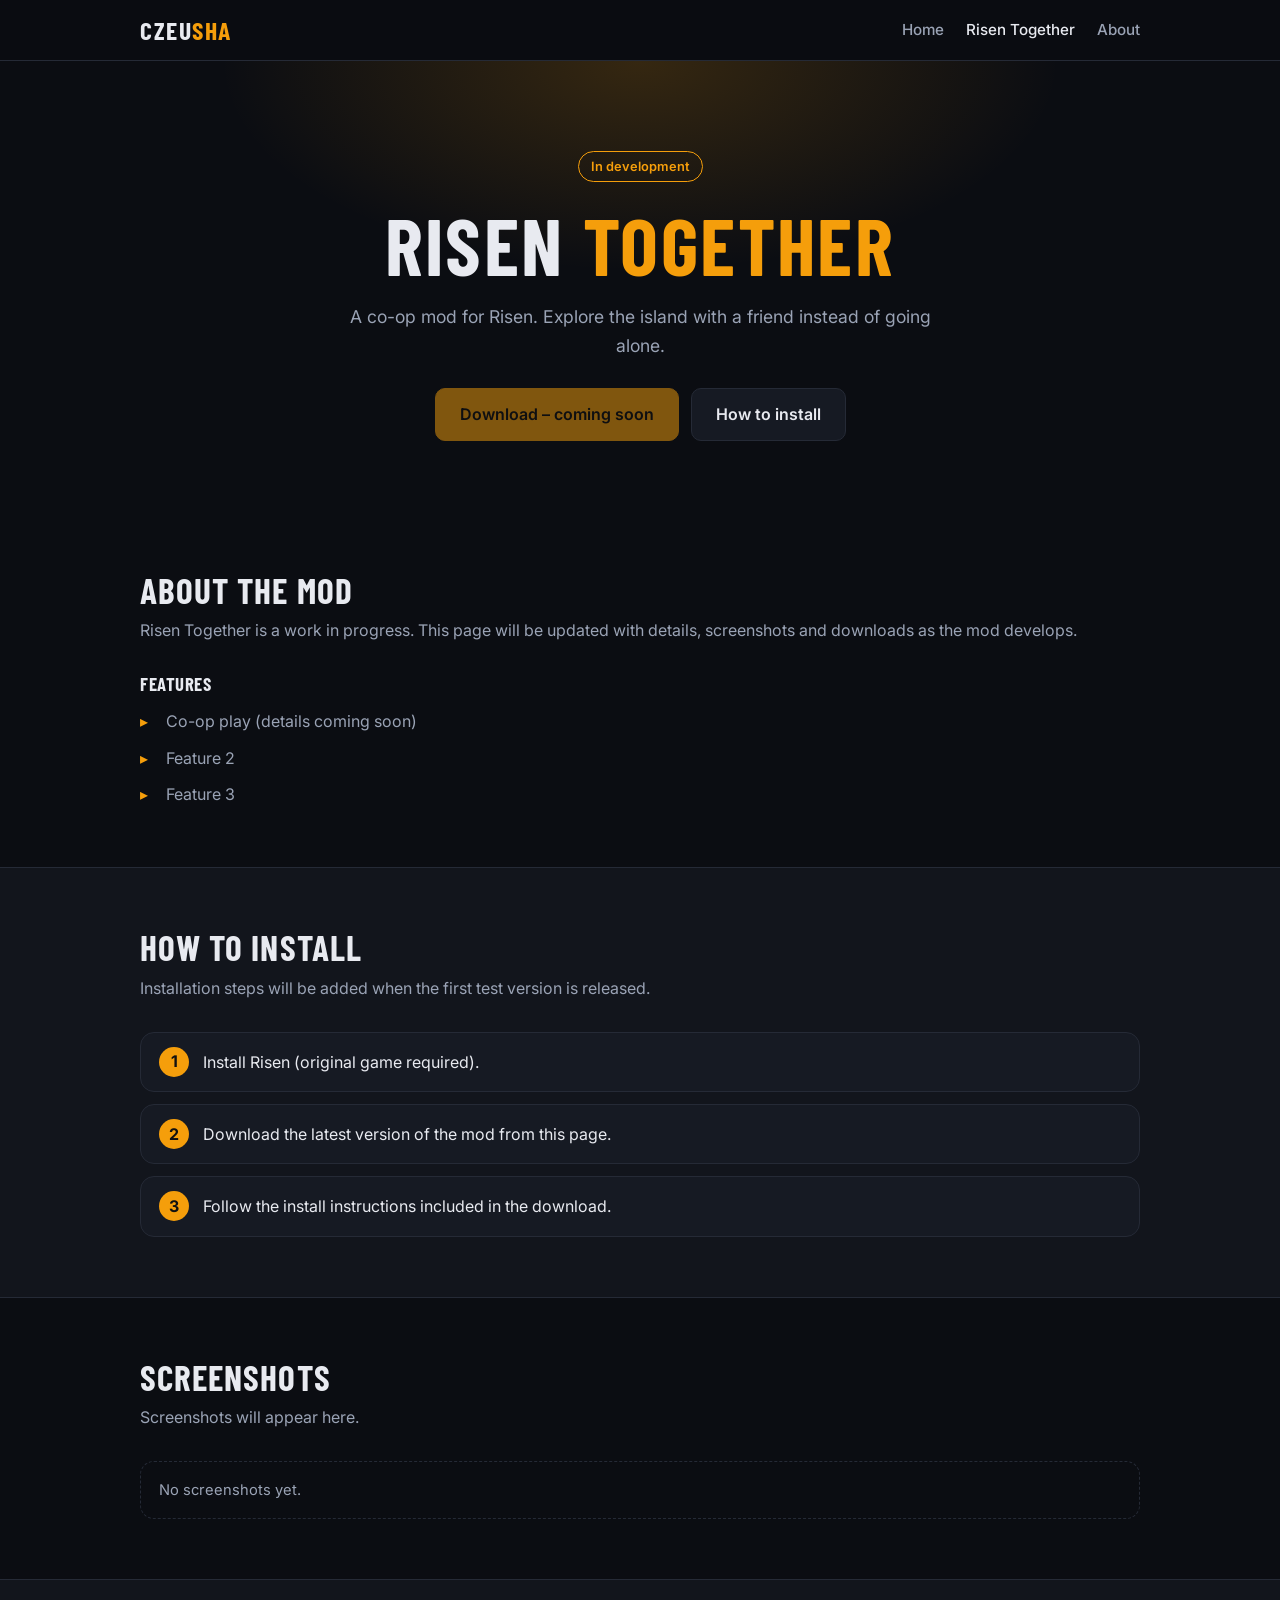
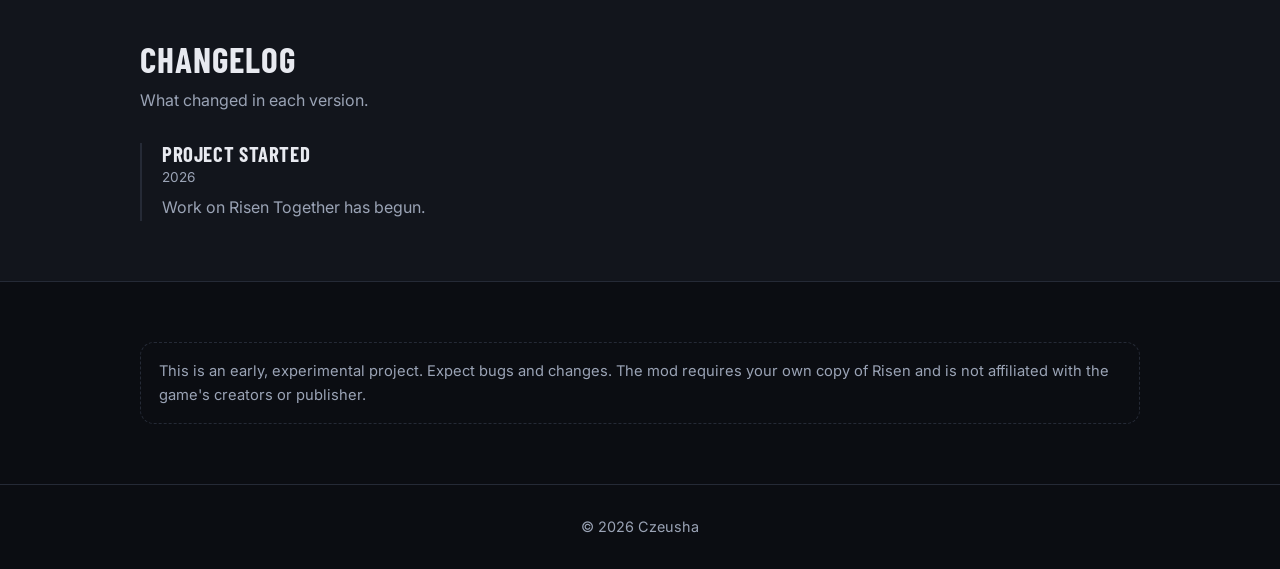
==== risen-together.html @ b82e5521 "Add files via upload" ====
<!DOCTYPE html>
<html lang="en">
<head>
  <meta charset="UTF-8">
  <meta name="viewport" content="width=device-width, initial-scale=1">
  <title>Risen Together – Co-op mod for Risen | Czeusha</title>
  <meta name="description" content="Risen Together: a co-op mod for Risen by Czeusha.">
  <link rel="stylesheet" href="style.css">
</head>
<body>

  <nav class="nav">
    <div class="container">
      <a class="logo" href="index.html">CZEU<span>SHA</span></a>
      <div class="nav-links">
        <a href="index.html">Home</a>
        <a class="active" href="risen-together.html">Risen Together</a>
        <a href="index.html#about">About</a>
      </div>
    </div>
  </nav>

  <header class="hero">
    <div class="container">
      <span class="badge">In development</span>
      <h1>Risen <em>Together</em></h1>
      <p>A co-op mod for Risen. Explore the island with a friend instead of going alone.</p>
      <div class="btn-row">
        <!-- TODO: gdy bedzie wersja do pobrania, podmien href na link do Releases i usun klase "disabled" -->
        <a class="btn primary disabled" href="#">Download – coming soon</a>
        <a class="btn" href="#install">How to install</a>
      </div>
    </div>
  </header>

  <section>
    <div class="container">
      <h2>About the mod</h2>
      <!-- TODO: opisz mod wlasnymi slowami -->
      <p class="sub">Risen Together is a work in progress. This page will be updated with details, screenshots and downloads as the mod develops.</p>

      <h3 style="margin: 28px 0 14px;">Features</h3>
      <ul class="list">
        <!-- TODO: zamien na prawdziwe funkcje moda -->
        <li>Co-op play (details coming soon)</li>
        <li>Feature 2</li>
        <li>Feature 3</li>
      </ul>
    </div>
  </section>

  <section class="band" id="install">
    <div class="container">
      <h2>How to install</h2>
      <p class="sub">Installation steps will be added when the first test version is released.</p>
      <ol class="steps">
        <!-- TODO: uzupelnij po wydaniu pierwszej wersji -->
        <li>Install Risen (original game required).</li>
        <li>Download the latest version of the mod from this page.</li>
        <li>Follow the install instructions included in the download.</li>
      </ol>
    </div>
  </section>

  <section>
    <div class="container">
      <h2>Screenshots</h2>
      <p class="sub">Screenshots will appear here.</p>
      <!-- TODO: wrzuc zrzuty ekranu do repozytorium i dodaj np. <img src="screen1.jpg" alt="..."> -->
      <div class="note">No screenshots yet.</div>
    </div>
  </section>

  <section class="band">
    <div class="container">
      <h2>Changelog</h2>
      <p class="sub">What changed in each version.</p>
      <div class="log">
        <h3>Project started</h3>
        <div class="date">2026</div>
        <p style="color: var(--muted);">Work on Risen Together has begun.</p>
      </div>
    </div>
  </section>

  <section>
    <div class="container">
      <div class="note">
        This is an early, experimental project. Expect bugs and changes. The mod requires your own copy of Risen and is not affiliated with the game's creators or publisher.
      </div>
    </div>
  </section>

  <footer>
    <div class="container">© 2026 Czeusha</div>
  </footer>

</body>
</html>
---- style.css ----
@import url('https://fonts.googleapis.com/css2?family=Barlow+Condensed:wght@500;700&family=Inter:wght@400;500;600&display=swap');

:root {
  --bg: #0b0d12;
  --bg-2: #12151c;
  --card: #161a23;
  --border: #252a36;
  --text: #e8eaf0;
  --muted: #9aa3b5;
  --accent: #f59e0b;
  --accent-2: #ef4444;
  --radius: 14px;
}

* { box-sizing: border-box; margin: 0; padding: 0; }

html { scroll-behavior: smooth; }

body {
  font-family: 'Inter', system-ui, sans-serif;
  background: var(--bg);
  color: var(--text);
  line-height: 1.65;
  min-height: 100vh;
}

a { color: var(--accent); text-decoration: none; }
a:hover { text-decoration: underline; }

h1, h2, h3 {
  font-family: 'Barlow Condensed', 'Inter', sans-serif;
  text-transform: uppercase;
  letter-spacing: 0.03em;
  line-height: 1.1;
}

.container { width: min(1000px, 100% - 32px); margin-inline: auto; }

/* NAV */
.nav {
  position: sticky; top: 0; z-index: 10;
  background: rgba(11, 13, 18, 0.85);
  backdrop-filter: blur(10px);
  border-bottom: 1px solid var(--border);
}
.nav .container {
  display: flex; align-items: center; justify-content: space-between;
  height: 60px;
}
.logo {
  font-family: 'Barlow Condensed', sans-serif;
  font-weight: 700; font-size: 1.6rem;
  letter-spacing: 0.06em; color: var(--text);
}
.logo span { color: var(--accent); }
.logo:hover { text-decoration: none; }
.nav-links { display: flex; gap: 22px; }
.nav-links a { color: var(--muted); font-weight: 500; font-size: 0.95rem; }
.nav-links a:hover, .nav-links a.active { color: var(--text); text-decoration: none; }

/* HERO */
.hero {
  padding: 90px 0 70px;
  text-align: center;
  background:
    radial-gradient(600px 300px at 50% 0%, rgba(245, 158, 11, 0.18), transparent 70%),
    var(--bg);
}
.hero h1 { font-size: clamp(2.6rem, 8vw, 5rem); margin-bottom: 14px; }
.hero h1 em { font-style: normal; color: var(--accent); }
.hero p { color: var(--muted); max-width: 620px; margin: 0 auto 28px; font-size: 1.1rem; }

.badge {
  display: inline-block;
  padding: 4px 12px;
  border-radius: 999px;
  font-size: 0.8rem; font-weight: 600;
  border: 1px solid var(--accent);
  color: var(--accent);
  margin-bottom: 18px;
}
.badge.planned { border-color: var(--border); color: var(--muted); }

/* BUTTONS */
.btn {
  display: inline-block;
  padding: 12px 24px;
  border-radius: 10px;
  font-weight: 600;
  border: 1px solid var(--border);
  color: var(--text);
  background: var(--card);
  transition: transform .15s, border-color .15s;
}
.btn:hover { transform: translateY(-2px); border-color: var(--accent); text-decoration: none; }
.btn.primary { background: var(--accent); color: #111; border-color: var(--accent); }
.btn.disabled { opacity: .5; pointer-events: none; }
.btn-row { display: flex; gap: 12px; justify-content: center; flex-wrap: wrap; }

/* SECTIONS */
section { padding: 60px 0; }
section h2 { font-size: 2.2rem; margin-bottom: 8px; }
.sub { color: var(--muted); margin-bottom: 30px; }

.grid {
  display: grid; gap: 18px;
  grid-template-columns: repeat(auto-fit, minmax(270px, 1fr));
}

.card {
  background: var(--card);
  border: 1px solid var(--border);
  border-radius: var(--radius);
  padding: 24px;
  transition: transform .2s, border-color .2s;
  display: block; color: var(--text);
}
a.card:hover { transform: translateY(-4px); border-color: var(--accent); text-decoration: none; }
.card h3 { font-size: 1.5rem; margin-bottom: 8px; }
.card p { color: var(--muted); font-size: 0.95rem; }

.band { background: var(--bg-2); border-block: 1px solid var(--border); }

/* STEPS / LISTS */
.steps { list-style: none; counter-reset: s; display: grid; gap: 12px; }
.steps li {
  counter-increment: s;
  background: var(--card); border: 1px solid var(--border);
  border-radius: var(--radius);
  padding: 16px 18px 16px 62px;
  position: relative;
}
.steps li::before {
  content: counter(s);
  position: absolute; left: 18px; top: 50%; transform: translateY(-50%);
  width: 30px; height: 30px; border-radius: 50%;
  background: var(--accent); color: #111;
  display: grid; place-items: center; font-weight: 700;
}

.list { list-style: none; display: grid; gap: 10px; }
.list li { padding-left: 26px; position: relative; color: var(--muted); }
.list li::before { content: '▸'; color: var(--accent); position: absolute; left: 0; }

.log { border-left: 2px solid var(--border); padding-left: 20px; }
.log h3 { font-size: 1.3rem; }
.log .date { color: var(--muted); font-size: .85rem; margin-bottom: 6px; }

.note {
  border: 1px dashed var(--border);
  border-radius: var(--radius);
  padding: 16px 18px;
  color: var(--muted);
  font-size: .92rem;
}

/* FOOTER */
footer {
  border-top: 1px solid var(--border);
  padding: 30px 0;
  text-align: center;
  color: var(--muted);
  font-size: .9rem;
}

@media (max-width: 560px) {
  .nav-links { gap: 14px; }
  .hero { padding: 60px 0 50px; }
}
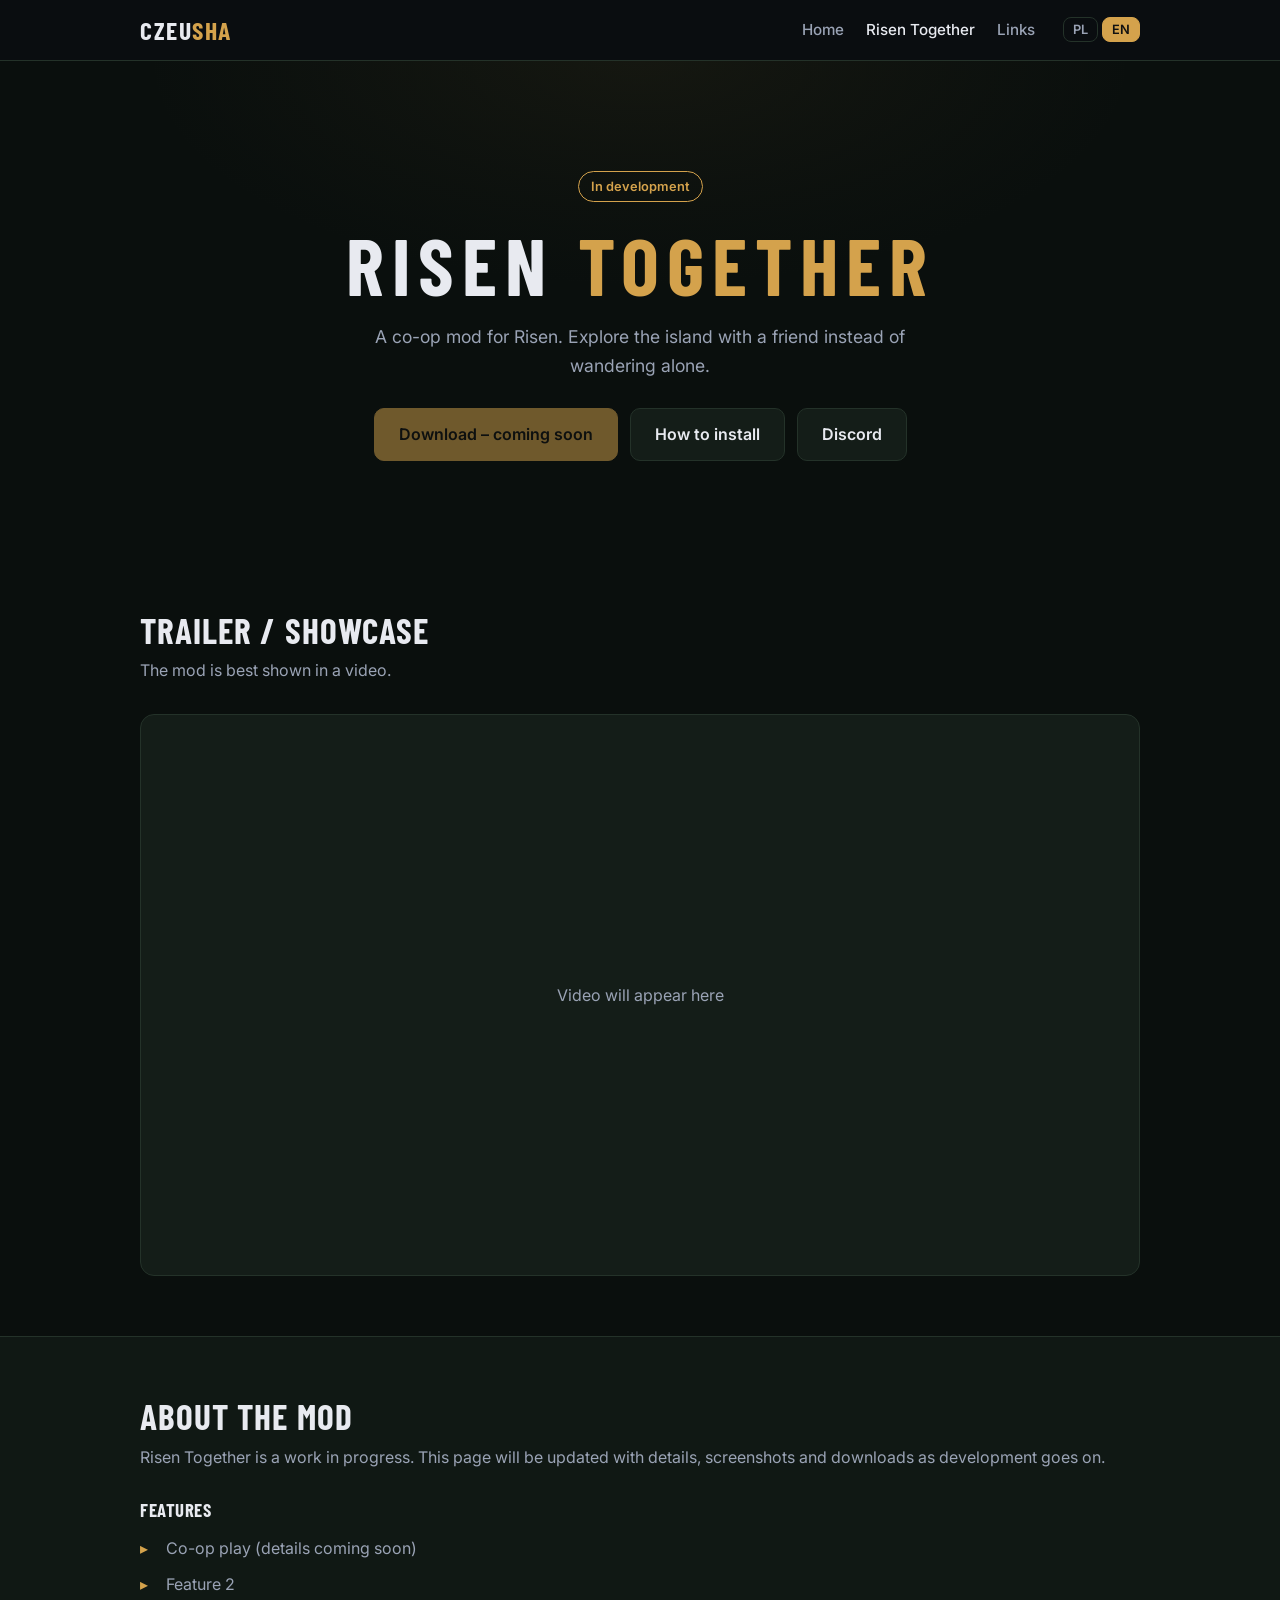
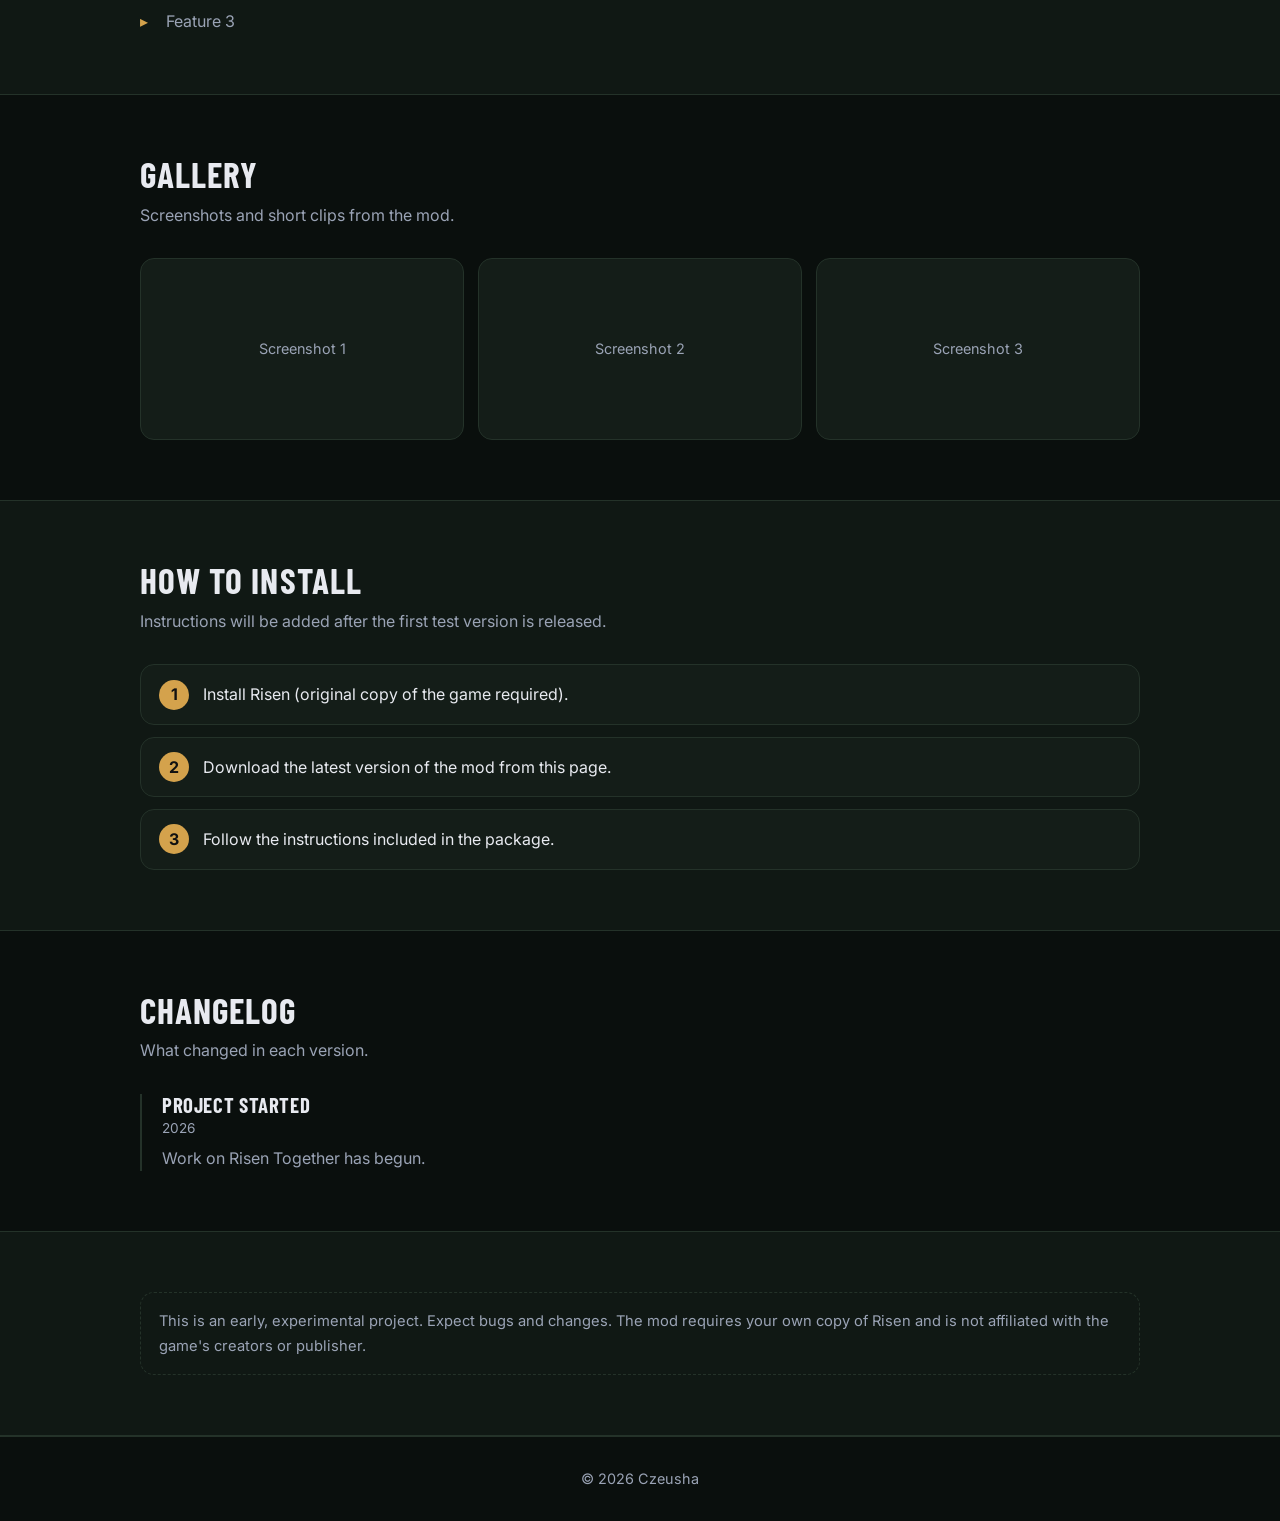
==== commit dd6e2973: "Add files via upload" ====
--- a/risen-together.html
+++ b/risen-together.html
@@ -1,92 +1,116 @@
 <!DOCTYPE html>
-<html lang="en">
+<html lang="pl">
 <head>
   <meta charset="UTF-8">
   <meta name="viewport" content="width=device-width, initial-scale=1">
-  <title>Risen Together – Co-op mod for Risen | Czeusha</title>
-  <meta name="description" content="Risen Together: a co-op mod for Risen by Czeusha.">
+  <title data-i18n="r_title">Risen Together – mod co-op do Risen | Czeusha</title>
+  <meta name="description" content="Risen Together: mod co-op do gry Risen autorstwa Czeushy.">
   <link rel="stylesheet" href="style.css">
 </head>
-<body>
+<body class="theme-risen">
 
   <nav class="nav">
     <div class="container">
       <a class="logo" href="index.html">CZEU<span>SHA</span></a>
       <div class="nav-links">
-        <a href="index.html">Home</a>
+        <a href="index.html" data-i18n="nav_home">Start</a>
         <a class="active" href="risen-together.html">Risen Together</a>
-        <a href="index.html#about">About</a>
+        <a href="index.html#linki" data-i18n="nav_links">Linki</a>
+        <div class="lang">
+          <button type="button" data-lang="pl">PL</button>
+          <button type="button" data-lang="en">EN</button>
+        </div>
       </div>
     </div>
   </nav>
 
+  <!-- Tlo hero: wrzuc swoj screenshot z gry jako "risen-banner.jpg" do repozytorium, a pojawi sie automatycznie -->
   <header class="hero">
     <div class="container">
-      <span class="badge">In development</span>
+      <span class="badge" data-i18n="badge_dev">W produkcji</span>
       <h1>Risen <em>Together</em></h1>
-      <p>A co-op mod for Risen. Explore the island with a friend instead of going alone.</p>
+      <p data-i18n="r_hero_p">Mod co-op do gry Risen. Eksploruj wyspę razem ze znajomym zamiast wędrować samotnie.</p>
       <div class="btn-row">
         <!-- TODO: gdy bedzie wersja do pobrania, podmien href na link do Releases i usun klase "disabled" -->
-        <a class="btn primary disabled" href="#">Download – coming soon</a>
-        <a class="btn" href="#install">How to install</a>
+        <a class="btn primary disabled" href="#" data-i18n="r_dl">Pobierz – wkrótce</a>
+        <a class="btn" href="#instalacja" data-i18n="r_how">Jak zainstalować</a>
+        <a class="btn" href="https://discord.gg/3G6SpS7euk" target="_blank" rel="noopener">Discord</a>
       </div>
     </div>
   </header>
 
   <section>
     <div class="container">
-      <h2>About the mod</h2>
-      <!-- TODO: opisz mod wlasnymi slowami -->
-      <p class="sub">Risen Together is a work in progress. This page will be updated with details, screenshots and downloads as the mod develops.</p>
+      <h2 data-i18n="r_video_h">Zwiastun / pokaz</h2>
+      <p class="sub" data-i18n="r_video_sub">Najlepiej widać, jak działa mod, na filmie.</p>
+      <div class="video">
+        <span data-i18n="r_video_ph">Wideo pojawi się tutaj</span>
+        <!-- TODO: gdy wrzucisz film na YouTube, usun linijke <span> powyzej i odkomentuj linijke ponizej,
+             zamieniajac WIDEO_ID na ID filmu (to ciag znakow po "v=" w linku)
+        <iframe src="https://www.youtube.com/embed/WIDEO_ID" title="Risen Together" allowfullscreen loading="lazy"></iframe>
+        -->
+      </div>
+    </div>
+  </section>
 
-      <h3 style="margin: 28px 0 14px;">Features</h3>
+  <section class="band">
+    <div class="container">
+      <h2 data-i18n="r_about_h">O modzie</h2>
+      <!-- TODO: opisz mod wlasnymi slowami (i zaktualizuj tlumaczenie w lang.js) -->
+      <p class="sub" data-i18n="r_about_sub">Risen Together jest w trakcie tworzenia. Ta strona będzie uzupełniana o szczegóły, zrzuty ekranu i pliki do pobrania wraz z postępami prac.</p>
+
+      <h3 style="margin: 28px 0 14px;" data-i18n="r_feat_h">Funkcje</h3>
       <ul class="list">
-        <!-- TODO: zamien na prawdziwe funkcje moda -->
-        <li>Co-op play (details coming soon)</li>
-        <li>Feature 2</li>
-        <li>Feature 3</li>
+        <!-- TODO: zamien na prawdziwe funkcje moda (i zaktualizuj tlumaczenie w lang.js) -->
+        <li data-i18n="r_f1">Gra w co-opie (szczegóły wkrótce)</li>
+        <li data-i18n="r_f2">Funkcja 2</li>
+        <li data-i18n="r_f3">Funkcja 3</li>
       </ul>
     </div>
   </section>
 
-  <section class="band" id="install">
+  <section>
     <div class="container">
-      <h2>How to install</h2>
-      <p class="sub">Installation steps will be added when the first test version is released.</p>
+      <h2 data-i18n="r_gal_h">Galeria</h2>
+      <p class="sub" data-i18n="r_gal_sub">Zrzuty ekranu i krótkie klipy z moda.</p>
+      <div class="gallery">
+        <!-- TODO: wrzuc zrzuty do repozytorium i zamien kazdy blok .ph na: <img src="screen1.jpg" alt="Opis" loading="lazy"> -->
+        <div class="ph" data-i18n="r_shot1">Zrzut ekranu 1</div>
+        <div class="ph" data-i18n="r_shot2">Zrzut ekranu 2</div>
+        <div class="ph" data-i18n="r_shot3">Zrzut ekranu 3</div>
+      </div>
+    </div>
+  </section>
+
+  <section class="band" id="instalacja">
+    <div class="container">
+      <h2 data-i18n="r_inst_h">Jak zainstalować</h2>
+      <p class="sub" data-i18n="r_inst_sub">Instrukcja zostanie uzupełniona po wydaniu pierwszej wersji testowej.</p>
       <ol class="steps">
-        <!-- TODO: uzupelnij po wydaniu pierwszej wersji -->
-        <li>Install Risen (original game required).</li>
-        <li>Download the latest version of the mod from this page.</li>
-        <li>Follow the install instructions included in the download.</li>
+        <!-- TODO: uzupelnij po wydaniu pierwszej wersji (i zaktualizuj tlumaczenie w lang.js) -->
+        <li data-i18n="r_s1">Zainstaluj Risen (wymagana oryginalna kopia gry).</li>
+        <li data-i18n="r_s2">Pobierz najnowszą wersję moda z tej strony.</li>
+        <li data-i18n="r_s3">Postępuj zgodnie z instrukcją dołączoną do paczki.</li>
       </ol>
     </div>
   </section>
 
   <section>
     <div class="container">
-      <h2>Screenshots</h2>
-      <p class="sub">Screenshots will appear here.</p>
-      <!-- TODO: wrzuc zrzuty ekranu do repozytorium i dodaj np. <img src="screen1.jpg" alt="..."> -->
-      <div class="note">No screenshots yet.</div>
+      <h2 data-i18n="r_log_h">Lista zmian</h2>
+      <p class="sub" data-i18n="r_log_sub">Co zmieniło się w kolejnych wersjach.</p>
+      <div class="log">
+        <h3 data-i18n="r_log_t">Start projektu</h3>
+        <div class="date">2026</div>
+        <p style="color: var(--muted);" data-i18n="r_log_p">Rozpoczęto prace nad Risen Together.</p>
+      </div>
     </div>
   </section>
 
   <section class="band">
     <div class="container">
-      <h2>Changelog</h2>
-      <p class="sub">What changed in each version.</p>
-      <div class="log">
-        <h3>Project started</h3>
-        <div class="date">2026</div>
-        <p style="color: var(--muted);">Work on Risen Together has begun.</p>
-      </div>
-    </div>
-  </section>
-
-  <section>
-    <div class="container">
-      <div class="note">
-        This is an early, experimental project. Expect bugs and changes. The mod requires your own copy of Risen and is not affiliated with the game's creators or publisher.
+      <div class="note" data-i18n="r_warn">
+        To wczesny, eksperymentalny projekt. Spodziewaj się błędów i zmian. Mod wymaga własnej kopii gry Risen i nie jest powiązany z twórcami ani wydawcą gry.
       </div>
     </div>
   </section>
@@ -95,5 +119,6 @@
     <div class="container">© 2026 Czeusha</div>
   </footer>
 
+  <script src="lang.js"></script>
 </body>
 </html>
--- a/style.css
+++ b/style.css
@@ -163,7 +163,91 @@
   font-size: .9rem;
 }
 
+/* EXTRA */
+.badge.done { border-color: #34d399; color: #34d399; }
+
+.links-grid {
+  display: grid; gap: 14px;
+  grid-template-columns: repeat(auto-fit, minmax(210px, 1fr));
+}
+.link-card {
+  display: block;
+  background: var(--card);
+  border: 1px solid var(--border);
+  border-radius: var(--radius);
+  padding: 16px 18px;
+  color: var(--text);
+  transition: transform .2s, border-color .2s;
+}
+.link-card:hover { transform: translateY(-3px); border-color: var(--accent); text-decoration: none; }
+.link-card strong { display: block; font-size: 1.05rem; }
+.link-card span { color: var(--muted); font-size: .88rem; word-break: break-all; }
+
+.video {
+  position: relative;
+  aspect-ratio: 16 / 9;
+  border-radius: var(--radius);
+  overflow: hidden;
+  border: 1px solid var(--border);
+  background: var(--card);
+  display: grid; place-items: center;
+  color: var(--muted);
+}
+.video iframe { position: absolute; inset: 0; width: 100%; height: 100%; border: 0; }
+
+.gallery {
+  display: grid; gap: 14px;
+  grid-template-columns: repeat(auto-fit, minmax(250px, 1fr));
+}
+.gallery img, .gallery .ph {
+  width: 100%;
+  aspect-ratio: 16 / 9;
+  object-fit: cover;
+  border-radius: var(--radius);
+  border: 1px solid var(--border);
+  background: var(--card);
+}
+.gallery .ph { display: grid; place-items: center; color: var(--muted); font-size: .9rem; }
+
+/* RISEN THEME – wlasny wyglad podstrony Risen Together */
+.theme-risen {
+  --bg: #0a0f0d;
+  --bg-2: #101814;
+  --card: #141d18;
+  --border: #243229;
+  --accent: #d4a24c;
+  --accent-2: #34d399;
+}
+.theme-risen .hero {
+  background:
+    linear-gradient(rgba(10, 15, 13, .75), rgba(10, 15, 13, .96)),
+    url('risen-banner.jpg') center / cover no-repeat,
+    radial-gradient(700px 320px at 50% 0%, rgba(212, 162, 76, .22), transparent 70%),
+    var(--bg);
+  padding: 110px 0 90px;
+}
+.theme-risen .hero h1 { letter-spacing: .1em; }
+.theme-risen .steps li::before { background: var(--accent); }
+
+/* PRZELACZNIK JEZYKA */
+.nav-links { align-items: center; }
+.lang { display: flex; gap: 4px; margin-left: 6px; }
+.lang button {
+  background: transparent;
+  border: 1px solid var(--border);
+  color: var(--muted);
+  padding: 4px 9px;
+  border-radius: 8px;
+  cursor: pointer;
+  font: 600 .8rem 'Inter', sans-serif;
+}
+.lang button:hover { color: var(--text); border-color: var(--accent); }
+.lang button.active { background: var(--accent); border-color: var(--accent); color: #111; }
+
 @media (max-width: 560px) {
-  .nav-links { gap: 14px; }
+  .nav-links { gap: 12px; }
+  .nav-links a { font-size: .85rem; }
+  .logo { font-size: 1.3rem; }
   .hero { padding: 60px 0 50px; }
-}
+  .theme-risen .hero { padding: 70px 0 60px; }
+}
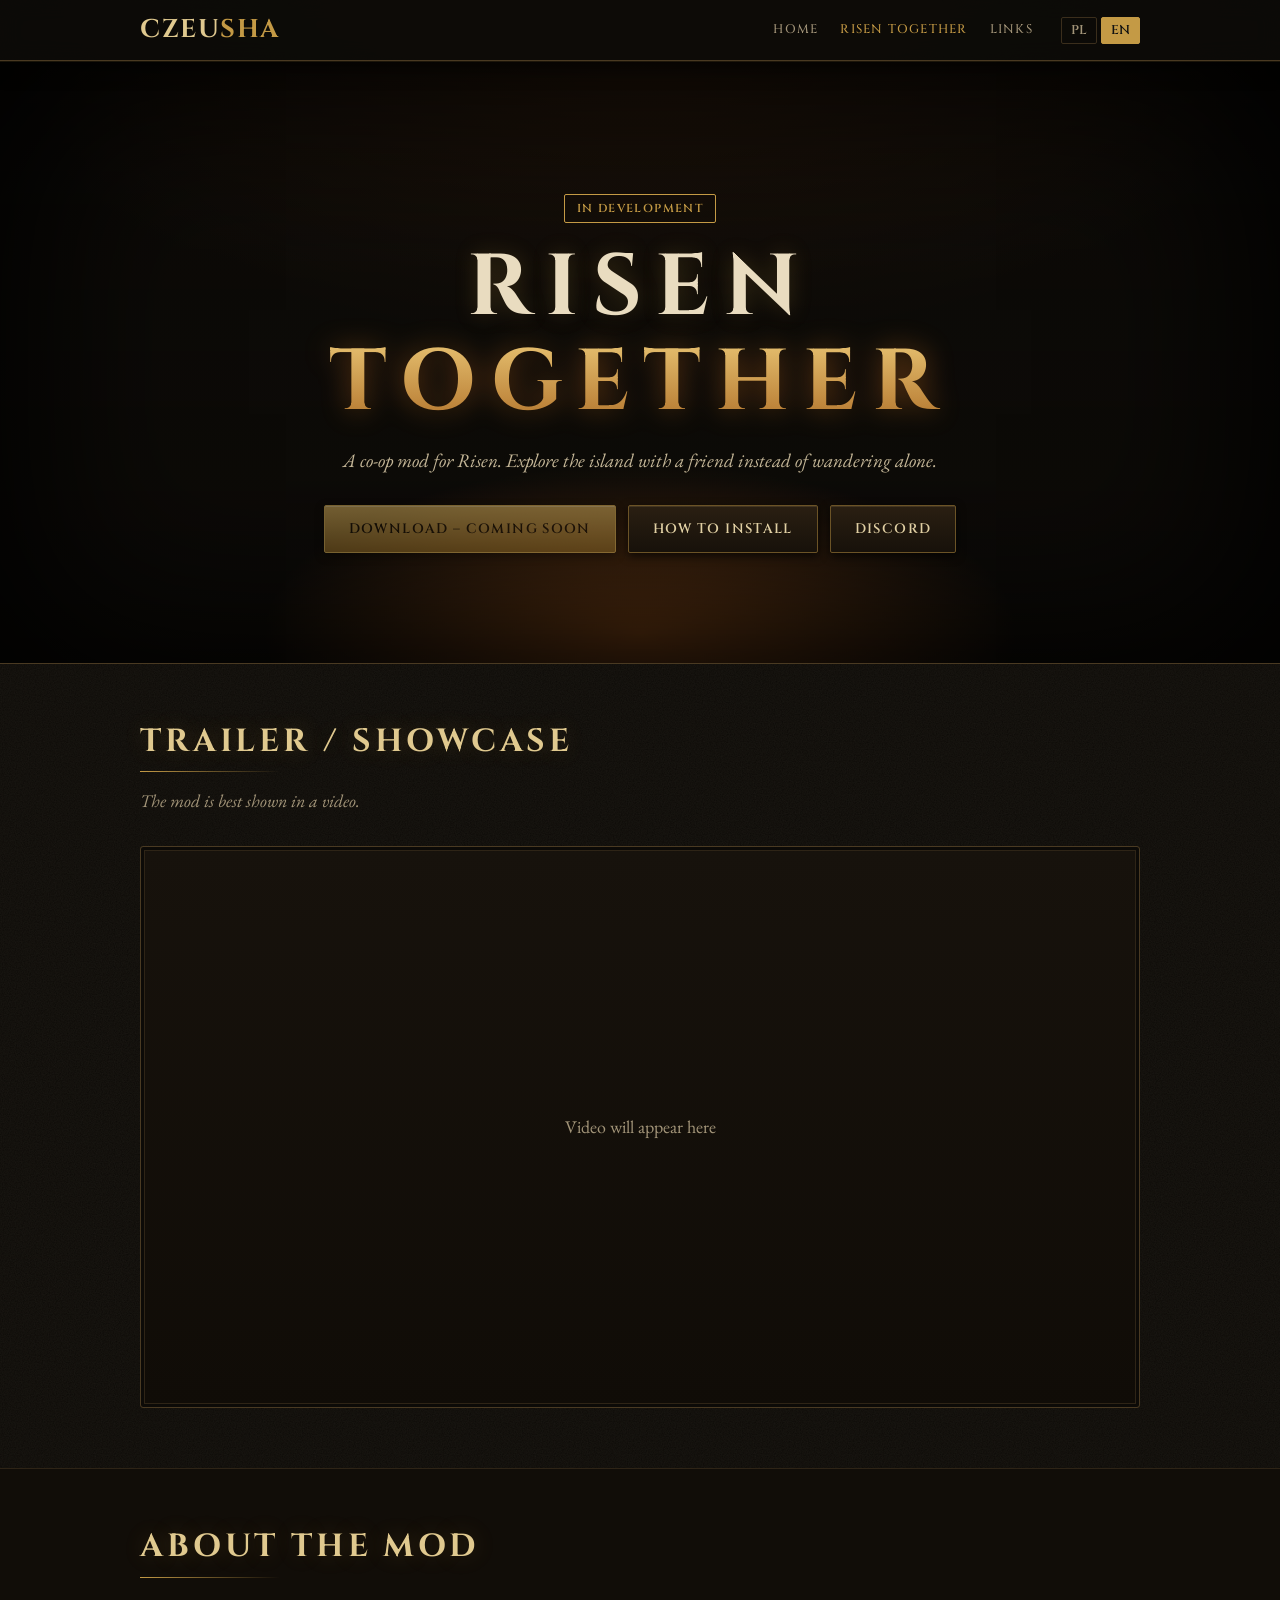
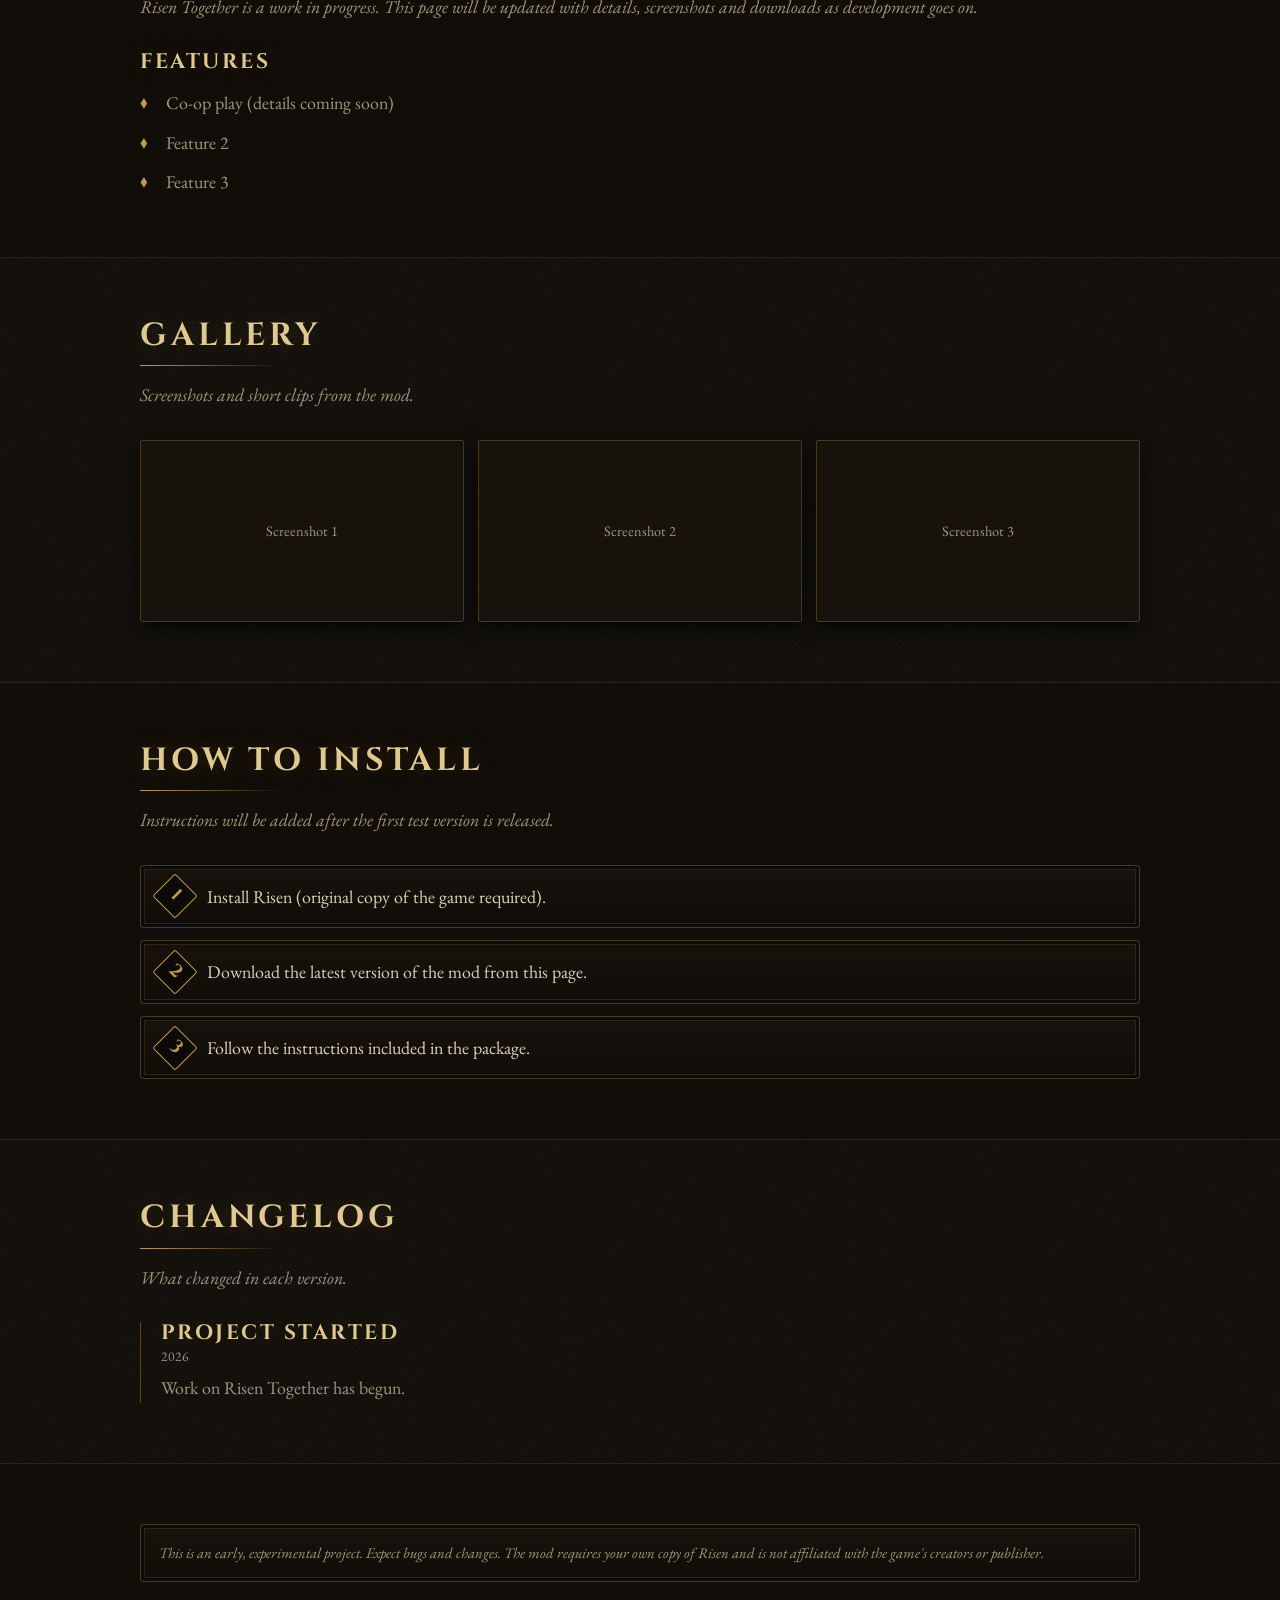
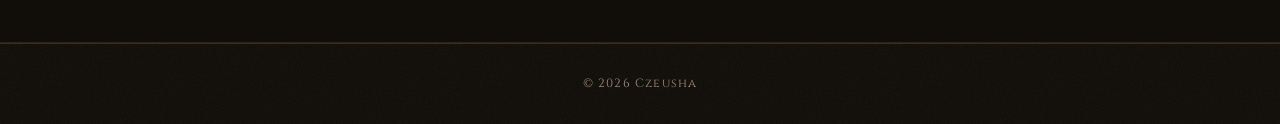
==== commit 0effeffe: "Add files via upload" ====
--- a/risen-together.html
+++ b/risen-together.html
@@ -6,6 +6,7 @@
   <title data-i18n="r_title">Risen Together – mod co-op do Risen | Czeusha</title>
   <meta name="description" content="Risen Together: mod co-op do gry Risen autorstwa Czeushy.">
   <link rel="stylesheet" href="style.css">
+  <link rel="stylesheet" href="risen.css">
 </head>
 <body class="theme-risen">
 
--- a/style.css
+++ b/style.css
@@ -209,25 +209,48 @@
 }
 .gallery .ph { display: grid; place-items: center; color: var(--muted); font-size: .9rem; }
 
-/* RISEN THEME – wlasny wyglad podstrony Risen Together */
-.theme-risen {
-  --bg: #0a0f0d;
-  --bg-2: #101814;
-  --card: #141d18;
-  --border: #243229;
-  --accent: #d4a24c;
-  --accent-2: #34d399;
-}
-.theme-risen .hero {
-  background:
-    linear-gradient(rgba(10, 15, 13, .75), rgba(10, 15, 13, .96)),
-    url('risen-banner.jpg') center / cover no-repeat,
-    radial-gradient(700px 320px at 50% 0%, rgba(212, 162, 76, .22), transparent 70%),
-    var(--bg);
-  padding: 110px 0 90px;
-}
-.theme-risen .hero h1 { letter-spacing: .1em; }
-.theme-risen .steps li::before { background: var(--accent); }
+/* KAFELKI LINKOW Z IKONAMI (wycentrowane) */
+.link-card {
+  display: flex;
+  flex-direction: column;
+  align-items: center;
+  text-align: center;
+  gap: 6px;
+  padding: 24px 16px;
+}
+.link-card .ico { width: 38px; height: 38px; margin-bottom: 4px; }
+
+/* WIDGET DISCORDA */
+.discord-card {
+  display: flex;
+  align-items: center;
+  gap: 18px;
+  flex-wrap: wrap;
+  background: linear-gradient(135deg, rgba(88, 101, 242, .2), var(--card));
+  border: 1px solid rgba(88, 101, 242, .55);
+  border-radius: var(--radius);
+  padding: 20px 22px;
+  margin-bottom: 22px;
+}
+.dc-icon {
+  width: 64px; height: 64px;
+  border-radius: 50%;
+  background: #1f2330;
+  object-fit: cover;
+  flex-shrink: 0;
+}
+.dc-icon.fallback { padding: 15px; }
+.dc-info { flex: 1; min-width: 190px; }
+.dc-name { font-weight: 600; font-size: 1.25rem; line-height: 1.3; }
+.dc-stats {
+  display: flex; align-items: center; gap: 6px; flex-wrap: wrap;
+  color: var(--muted); font-size: .92rem;
+}
+.dc-stats[hidden] { display: none; }
+.dc-dot {
+  width: 9px; height: 9px; border-radius: 50%;
+  background: #23a55a; display: inline-block;
+}
 
 /* PRZELACZNIK JEZYKA */
 .nav-links { align-items: center; }
@@ -249,5 +272,4 @@
   .nav-links a { font-size: .85rem; }
   .logo { font-size: 1.3rem; }
   .hero { padding: 60px 0 50px; }
-  .theme-risen .hero { padding: 70px 0 60px; }
-}
+}
--- a/risen.css
+++ b/risen.css
@@ -0,0 +1,211 @@
+/* Wyglad podstrony Risen Together – mroczny, inspirowany klimatem Risen 1:
+   spalona ziemia, stare drewno, zloto, ognisko, pergamin.
+   Ten plik laduje sie TYLKO na stronie risen-together.html. */
+
+@import url('https://fonts.googleapis.com/css2?family=Cinzel:wght@500;700&family=EB+Garamond:ital,wght@0,400;0,500;1,400&display=swap');
+
+.theme-risen {
+  --bg: #0c0a07;
+  --bg-2: #110d08;
+  --card: #17120c;
+  --border: #3b2e1c;
+  --text: #dcd0b6;
+  --muted: #a39579;
+  --accent: #c49a45;
+  --accent-2: #7a8a4f;
+  --radius: 3px;
+}
+
+body.theme-risen {
+  font-family: 'EB Garamond', Georgia, serif;
+  font-size: 1.12rem;
+  background:
+    radial-gradient(ellipse 900px 500px at 50% -100px, rgba(140, 70, 20, .22), transparent 70%),
+    url("data:image/svg+xml;utf8,<svg xmlns='http://www.w3.org/2000/svg' width='220' height='220'><filter id='n'><feTurbulence type='fractalNoise' baseFrequency='.85' numOctaves='2' stitchTiles='stitch'/><feColorMatrix values='0 0 0 0 .75 0 0 0 0 .6 0 0 0 0 .4 0 0 0 .07 0'/></filter><rect width='100%25' height='100%25' filter='url(%23n)'/></svg>"),
+    var(--bg);
+}
+
+.theme-risen h1,
+.theme-risen h2,
+.theme-risen h3 {
+  font-family: 'Cinzel', Georgia, serif;
+  letter-spacing: .12em;
+  color: #e0c98f;
+  text-shadow: 0 0 22px rgba(196, 154, 69, .22);
+}
+
+/* NAV */
+.theme-risen .nav {
+  background: rgba(12, 10, 7, .9);
+  border-bottom: 1px solid #4a3a22;
+  box-shadow: 0 1px 0 rgba(196, 154, 69, .12), 0 6px 20px rgba(0, 0, 0, .6);
+}
+.theme-risen .logo { font-family: 'Cinzel', serif; color: #e0c98f; }
+.theme-risen .logo span { color: var(--accent); }
+.theme-risen .nav-links a {
+  font-family: 'Cinzel', serif;
+  text-transform: uppercase;
+  letter-spacing: .1em;
+  font-size: .78rem;
+}
+.theme-risen .nav-links a.active { color: var(--accent); }
+.theme-risen .lang button { border-radius: 2px; font-family: 'Cinzel', serif; }
+
+/* HERO */
+.theme-risen .hero {
+  position: relative;
+  overflow: hidden;
+  padding: 130px 0 110px;
+  border-bottom: 1px solid #4a3a22;
+  background:
+    linear-gradient(rgba(12, 10, 7, .55), rgba(12, 10, 7, .97)),
+    url('risen-banner.jpg') center / cover no-repeat,
+    radial-gradient(900px 400px at 50% 0%, rgba(150, 75, 20, .35), transparent 70%),
+    var(--bg);
+}
+/* poswiata ogniska u dolu */
+.theme-risen .hero::before {
+  content: '';
+  position: absolute;
+  left: 50%; bottom: -140px;
+  width: 760px; height: 340px;
+  transform: translateX(-50%);
+  background: radial-gradient(ellipse, rgba(214, 110, 30, .38), transparent 70%);
+  animation: torch 3.6s ease-in-out infinite;
+  pointer-events: none;
+}
+/* winieta – ciemne krawedzie */
+.theme-risen .hero::after {
+  content: '';
+  position: absolute; inset: 0;
+  box-shadow: inset 0 0 170px 45px rgba(0, 0, 0, .88);
+  pointer-events: none;
+}
+.theme-risen .hero .container { position: relative; z-index: 1; }
+
+.theme-risen .hero h1 {
+  font-size: clamp(2.6rem, 9vw, 5.4rem);
+  letter-spacing: .16em;
+  color: #e9dcc0;
+}
+.theme-risen .hero h1 em {
+  font-style: normal;
+  background: linear-gradient(#f0cf7d, #a8651f);
+  -webkit-background-clip: text;
+  background-clip: text;
+  color: transparent;
+  text-shadow: none;
+  filter: drop-shadow(0 0 14px rgba(214, 120, 30, .45));
+}
+.theme-risen .hero p { color: #c4b697; font-style: italic; font-size: 1.2rem; }
+
+@keyframes torch {
+  0%, 100% { opacity: .85; }
+  20% { opacity: 1; }
+  45% { opacity: .68; }
+  70% { opacity: .95; }
+}
+
+/* ZNACZKI */
+.theme-risen .badge {
+  font-family: 'Cinzel', serif;
+  letter-spacing: .12em;
+  text-transform: uppercase;
+  font-size: .72rem;
+  border-radius: 2px;
+  border-color: var(--accent);
+  color: var(--accent);
+}
+
+/* PRZYCISKI – jak kute plytki */
+.theme-risen .btn {
+  font-family: 'Cinzel', serif;
+  text-transform: uppercase;
+  letter-spacing: .1em;
+  font-size: .85rem;
+  border-radius: 2px;
+  color: #e0cfa3;
+  border: 1px solid #6b5326;
+  background: linear-gradient(#2a1f12, #17110a);
+  box-shadow: inset 0 1px 0 rgba(255, 220, 150, .12), 0 3px 10px rgba(0, 0, 0, .7);
+}
+.theme-risen .btn:hover {
+  border-color: var(--accent);
+  box-shadow: inset 0 1px 0 rgba(255, 220, 150, .2), 0 0 18px rgba(196, 154, 69, .35);
+}
+.theme-risen .btn.primary {
+  color: #1a1206;
+  border-color: #e0b85a;
+  background: linear-gradient(#d9b25e, #8f6a26);
+  box-shadow: inset 0 1px 0 rgba(255, 240, 200, .5), 0 3px 10px rgba(0, 0, 0, .7);
+}
+
+/* SEKCJE */
+.theme-risen section h2 { font-size: 2rem; margin-bottom: 14px; }
+.theme-risen section h2::after {
+  content: '';
+  display: block;
+  width: 140px; height: 1px;
+  margin-top: 12px;
+  background: linear-gradient(90deg, var(--accent), transparent);
+}
+.theme-risen .sub { font-style: italic; }
+.theme-risen .band {
+  background: var(--bg-2);
+  border-block: 1px solid #2e2416;
+}
+
+/* RAMKI (podwojna, jak stare okucia) */
+.theme-risen .note,
+.theme-risen .steps li,
+.theme-risen .video {
+  border: 1px solid #4a3a22;
+  box-shadow: inset 0 0 0 3px #0c0a07, inset 0 0 0 4px #2e2416;
+  background: linear-gradient(#17120c, #100c07);
+}
+.theme-risen .note { font-style: italic; border-style: solid; }
+
+.theme-risen .steps li { padding-left: 66px; }
+.theme-risen .steps li::before {
+  font-family: 'Cinzel', serif;
+  background: #0c0a07;
+  color: var(--accent);
+  border: 1px solid var(--accent);
+  border-radius: 2px;
+  transform: translateY(-50%) rotate(45deg);
+  /* cyfra obraca sie razem z ramka, wiec ja prostujemy */
+}
+.theme-risen .list li::before { content: '◆'; font-size: .7rem; top: .45em; }
+.theme-risen .log { border-left: 1px solid #5a4727; }
+.theme-risen .log p { color: var(--muted); }
+
+/* GALERIA */
+.theme-risen .gallery img,
+.theme-risen .gallery .ph {
+  border-radius: 2px;
+  border: 1px solid #4a3a22;
+  box-shadow: 0 6px 20px rgba(0, 0, 0, .7);
+}
+.theme-risen .gallery img {
+  filter: sepia(.18) contrast(1.05) saturate(.9);
+  transition: transform .25s, filter .25s;
+}
+.theme-risen .gallery img:hover { transform: scale(1.02); filter: sepia(0) contrast(1.05) saturate(1); }
+
+/* STOPKA */
+.theme-risen footer {
+  font-family: 'Cinzel', serif;
+  letter-spacing: .1em;
+  font-size: .75rem;
+  border-top: 1px solid #3b2e1c;
+}
+
+@media (max-width: 560px) {
+  .theme-risen .hero { padding: 80px 0 70px; }
+  .theme-risen .hero h1 { letter-spacing: .1em; }
+  .theme-risen .nav-links a { letter-spacing: .05em; }
+}
+
+@media (prefers-reduced-motion: reduce) {
+  .theme-risen .hero::before { animation: none; }
+}
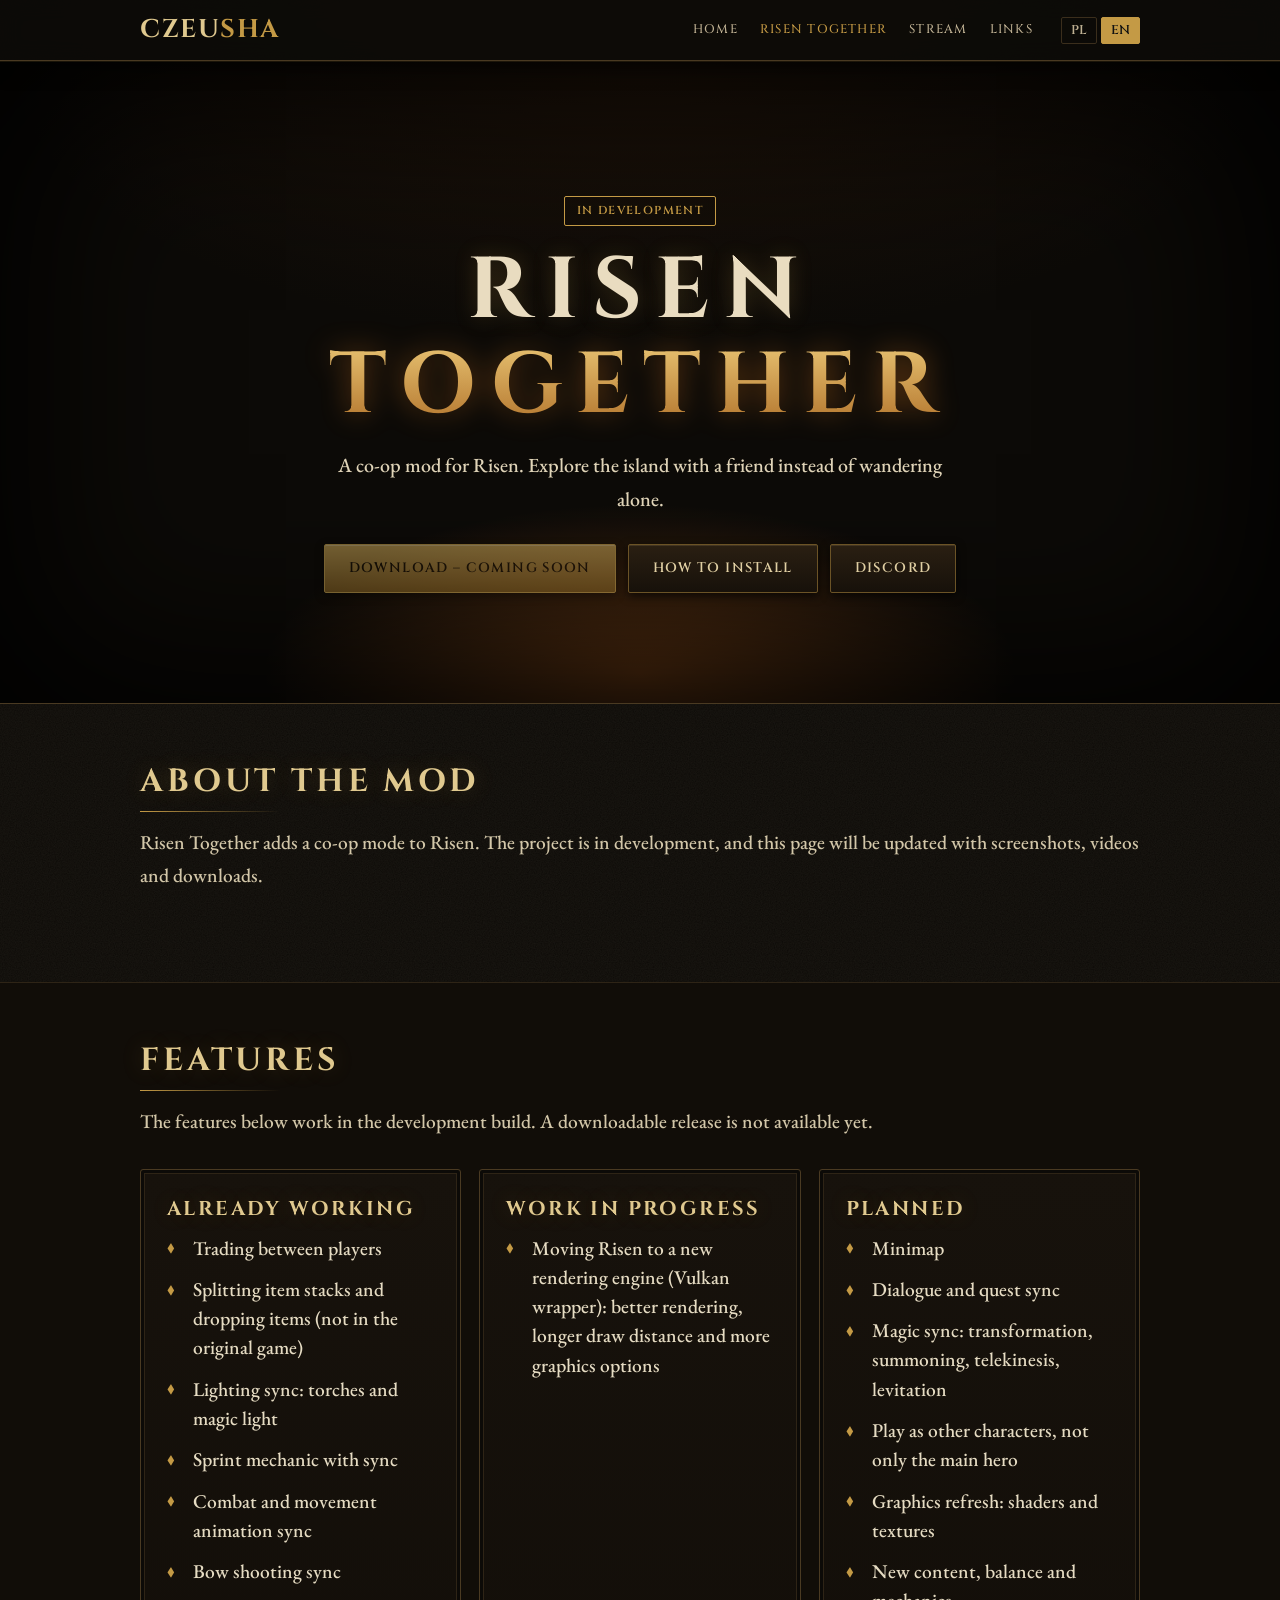
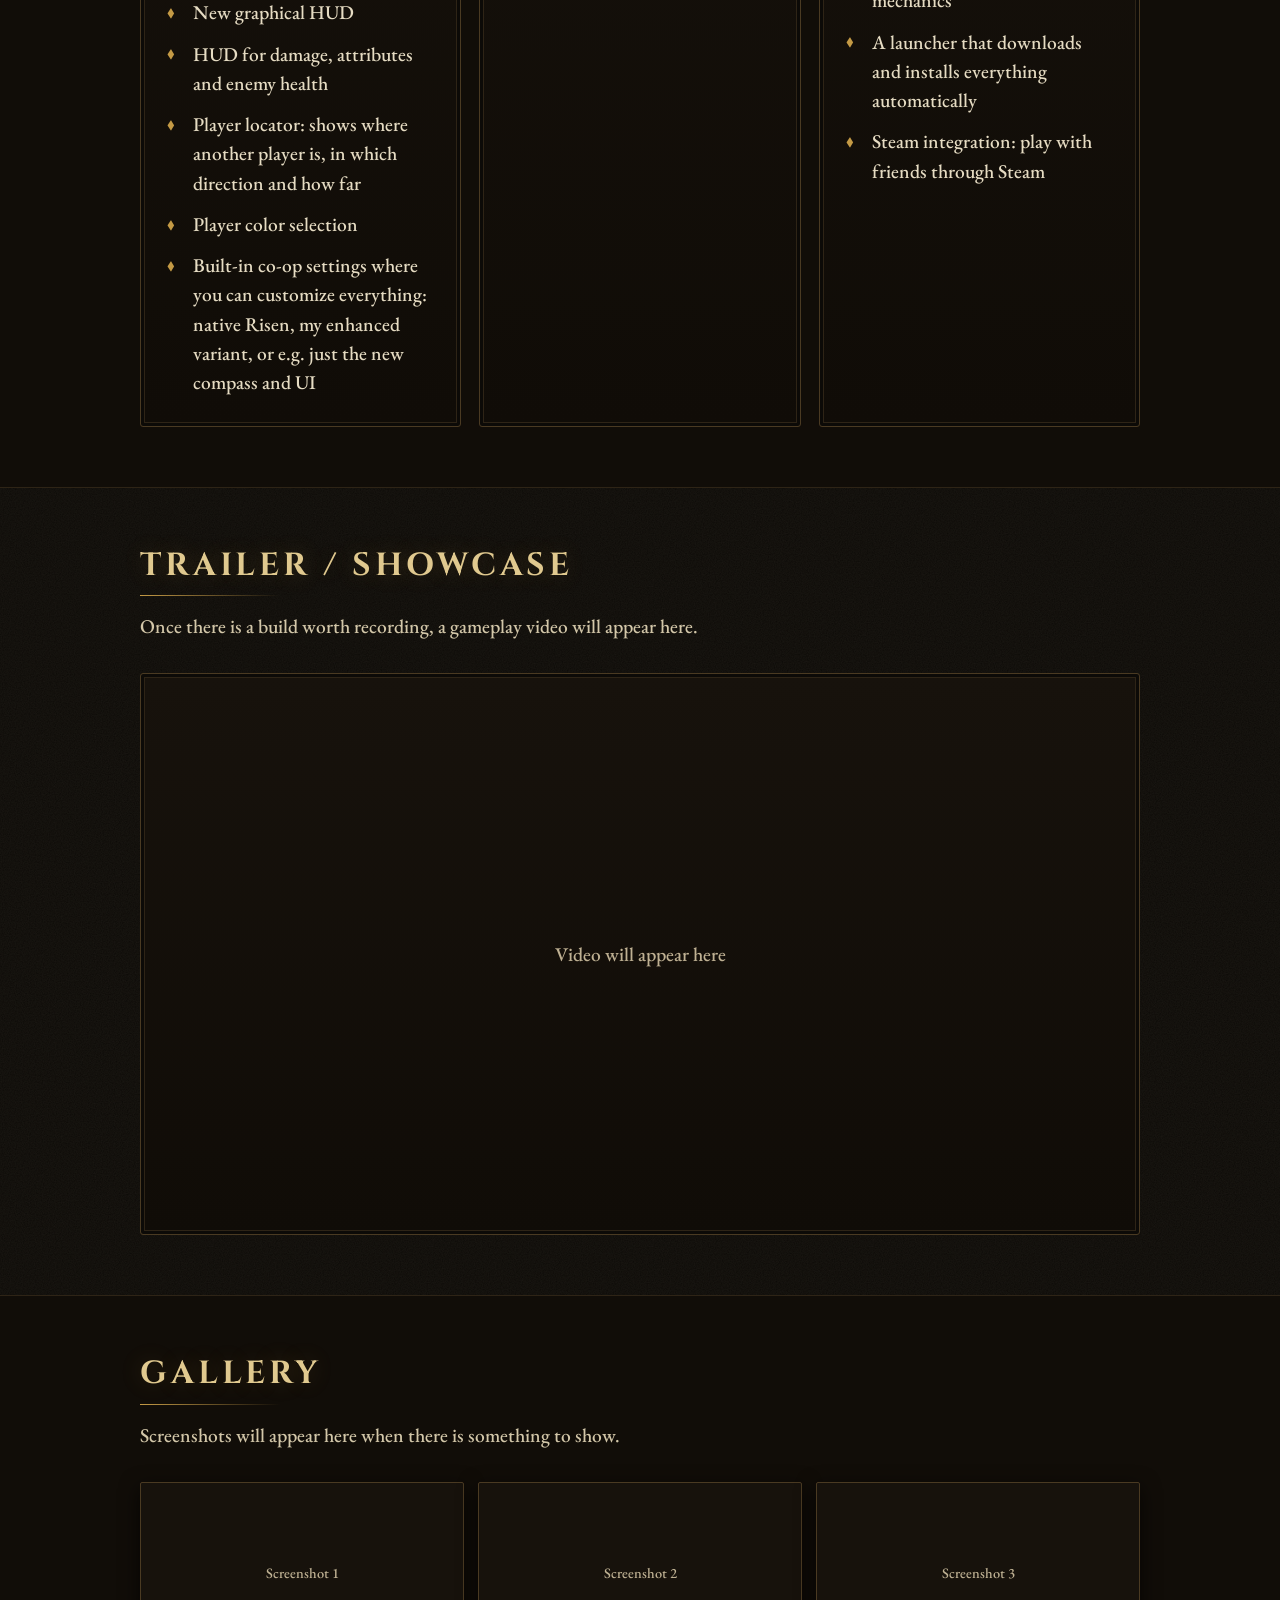
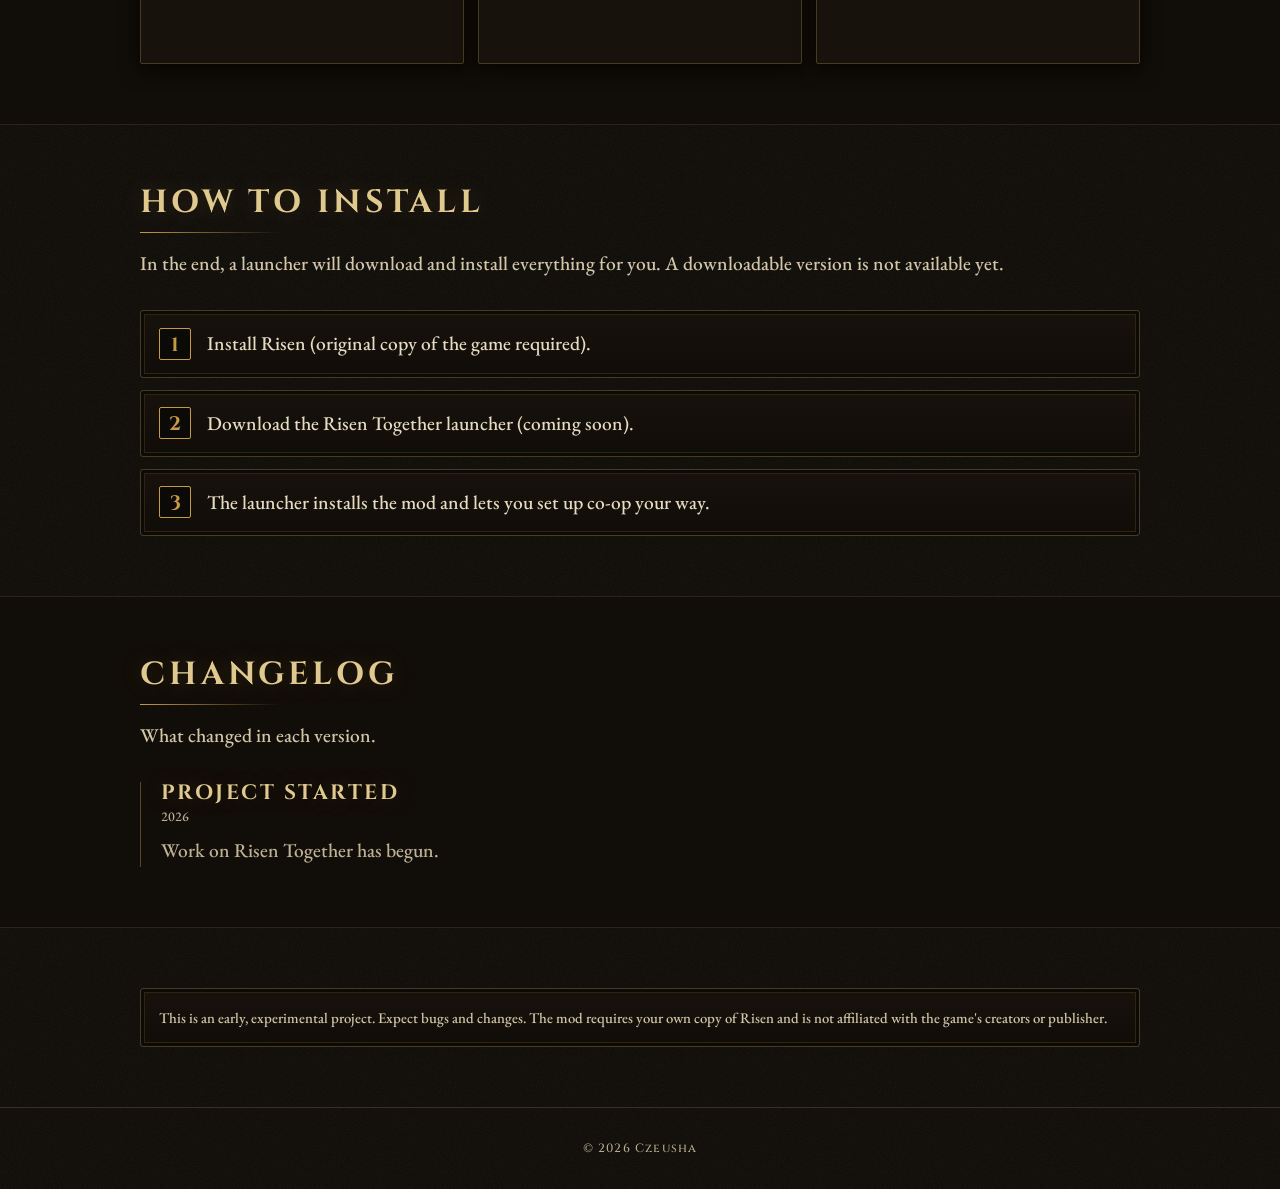
==== commit 4172dd63: "Add files via upload" ====
--- a/risen-together.html
+++ b/risen-together.html
@@ -16,6 +16,7 @@
       <div class="nav-links">
         <a href="index.html" data-i18n="nav_home">Start</a>
         <a class="active" href="risen-together.html">Risen Together</a>
+        <a href="stream.html">Stream</a>
         <a href="index.html#linki" data-i18n="nav_links">Linki</a>
         <div class="lang">
           <button type="button" data-lang="pl">PL</button>
@@ -42,8 +43,62 @@
 
   <section>
     <div class="container">
+      <h2 data-i18n="r_about_h">O modzie</h2>
+      <p class="sub" data-i18n="r_about_sub">Risen Together dodaje do Risena tryb kooperacji. Projekt jest w trakcie tworzenia, a ta strona będzie uzupełniana o zrzuty ekranu, filmy i pliki do pobrania.</p>
+    </div>
+  </section>
+
+  <section class="band">
+    <div class="container">
+      <h2 data-i18n="r_feat_h">Funkcje</h2>
+      <p class="sub" data-i18n="r_dev_note">Poniższe funkcje działają w wersji deweloperskiej. Wydanie do pobrania jeszcze nie jest dostępne.</p>
+
+      <div class="grid">
+        <div class="card">
+          <h3 data-i18n="r_done_h">Już działa</h3>
+          <ul class="list">
+            <li data-i18n="d1">Handel między graczami</li>
+            <li data-i18n="d2">Dzielenie przedmiotów i wyrzucanie ich (tego nie było w oryginale)</li>
+            <li data-i18n="d3">Synchronizacja oświetlenia: pochodnie i magiczne światło</li>
+            <li data-i18n="d4">Sprint wraz z synchronizacją</li>
+            <li data-i18n="d5">Synchronizacja walki i animacji ruchu</li>
+            <li data-i18n="d6">Synchronizacja strzelania z łuku</li>
+            <li data-i18n="d7">Nowy graficzny HUD</li>
+            <li data-i18n="d8">HUD obrażeń, atrybutów oraz zdrowia przeciwników</li>
+            <li data-i18n="d9">Lokator graczy: pokazuje, gdzie jest druga osoba, w którą stronę i jak daleko</li>
+            <li data-i18n="d10">Wybór koloru gracza</li>
+            <li data-i18n="d11">Wbudowane ustawienia co-opa, w których dostosujesz wszystko pod siebie: natywny Risen, mój ulepszony wariant albo np. tylko nowy kompas i UI</li>
+          </ul>
+        </div>
+
+        <div class="card">
+          <h3 data-i18n="r_wip_h">W trakcie prac</h3>
+          <ul class="list">
+            <li data-i18n="w1">Przeniesienie Risena na nowy silnik renderowania (Vulkan wrapper): lepszy render, większy zasięg widzenia i więcej opcji grafiki</li>
+          </ul>
+        </div>
+
+        <div class="card">
+          <h3 data-i18n="r_plan_h">W planach</h3>
+          <ul class="list">
+            <li data-i18n="p1">Minimapa</li>
+            <li data-i18n="p2">Synchronizacja dialogów i misji</li>
+            <li data-i18n="p3">Synchronizacja magii: przemiana, przywoływanie, telekineza, lewitacja</li>
+            <li data-i18n="p4">Możliwość gry innymi postaciami, nie tylko głównym bohaterem</li>
+            <li data-i18n="p5">Odświeżenie grafiki: shadery i tekstury</li>
+            <li data-i18n="p6">Nowa zawartość, balans i mechaniki</li>
+            <li data-i18n="p7">Launcher, który sam pobierze i zainstaluje wszystko</li>
+            <li data-i18n="p8">Integracja ze Steamem: gra ze znajomymi przez Steam</li>
+          </ul>
+        </div>
+      </div>
+    </div>
+  </section>
+
+  <section>
+    <div class="container">
       <h2 data-i18n="r_video_h">Zwiastun / pokaz</h2>
-      <p class="sub" data-i18n="r_video_sub">Najlepiej widać, jak działa mod, na filmie.</p>
+      <p class="sub" data-i18n="r_video_sub">Gdy będzie wersja warta nagrania, pokażę tu film z gry.</p>
       <div class="video">
         <span data-i18n="r_video_ph">Wideo pojawi się tutaj</span>
         <!-- TODO: gdy wrzucisz film na YouTube, usun linijke <span> powyzej i odkomentuj linijke ponizej,
@@ -56,24 +111,8 @@
 
   <section class="band">
     <div class="container">
-      <h2 data-i18n="r_about_h">O modzie</h2>
-      <!-- TODO: opisz mod wlasnymi slowami (i zaktualizuj tlumaczenie w lang.js) -->
-      <p class="sub" data-i18n="r_about_sub">Risen Together jest w trakcie tworzenia. Ta strona będzie uzupełniana o szczegóły, zrzuty ekranu i pliki do pobrania wraz z postępami prac.</p>
-
-      <h3 style="margin: 28px 0 14px;" data-i18n="r_feat_h">Funkcje</h3>
-      <ul class="list">
-        <!-- TODO: zamien na prawdziwe funkcje moda (i zaktualizuj tlumaczenie w lang.js) -->
-        <li data-i18n="r_f1">Gra w co-opie (szczegóły wkrótce)</li>
-        <li data-i18n="r_f2">Funkcja 2</li>
-        <li data-i18n="r_f3">Funkcja 3</li>
-      </ul>
-    </div>
-  </section>
-
-  <section>
-    <div class="container">
       <h2 data-i18n="r_gal_h">Galeria</h2>
-      <p class="sub" data-i18n="r_gal_sub">Zrzuty ekranu i krótkie klipy z moda.</p>
+      <p class="sub" data-i18n="r_gal_sub">Zrzuty ekranu pojawią się tutaj, gdy będzie co pokazać.</p>
       <div class="gallery">
         <!-- TODO: wrzuc zrzuty do repozytorium i zamien kazdy blok .ph na: <img src="screen1.jpg" alt="Opis" loading="lazy"> -->
         <div class="ph" data-i18n="r_shot1">Zrzut ekranu 1</div>
@@ -83,32 +122,31 @@
     </div>
   </section>
 
-  <section class="band" id="instalacja">
+  <section id="instalacja">
     <div class="container">
       <h2 data-i18n="r_inst_h">Jak zainstalować</h2>
-      <p class="sub" data-i18n="r_inst_sub">Instrukcja zostanie uzupełniona po wydaniu pierwszej wersji testowej.</p>
+      <p class="sub" data-i18n="r_inst_sub">Docelowo launcher pobierze i zainstaluje wszystko za Ciebie. Na razie wersja do pobrania nie jest jeszcze dostępna.</p>
       <ol class="steps">
-        <!-- TODO: uzupelnij po wydaniu pierwszej wersji (i zaktualizuj tlumaczenie w lang.js) -->
         <li data-i18n="r_s1">Zainstaluj Risen (wymagana oryginalna kopia gry).</li>
-        <li data-i18n="r_s2">Pobierz najnowszą wersję moda z tej strony.</li>
-        <li data-i18n="r_s3">Postępuj zgodnie z instrukcją dołączoną do paczki.</li>
+        <li data-i18n="r_s2">Pobierz launcher Risen Together (wkrótce).</li>
+        <li data-i18n="r_s3">Launcher zainstaluje mod i pozwoli ustawić co-op pod siebie.</li>
       </ol>
     </div>
   </section>
 
-  <section>
+  <section class="band">
     <div class="container">
       <h2 data-i18n="r_log_h">Lista zmian</h2>
       <p class="sub" data-i18n="r_log_sub">Co zmieniło się w kolejnych wersjach.</p>
       <div class="log">
         <h3 data-i18n="r_log_t">Start projektu</h3>
         <div class="date">2026</div>
-        <p style="color: var(--muted);" data-i18n="r_log_p">Rozpoczęto prace nad Risen Together.</p>
+        <p data-i18n="r_log_p">Rozpoczęto prace nad Risen Together.</p>
       </div>
     </div>
   </section>
 
-  <section class="band">
+  <section>
     <div class="container">
       <div class="note" data-i18n="r_warn">
         To wczesny, eksperymentalny projekt. Spodziewaj się błędów i zmian. Mod wymaga własnej kopii gry Risen i nie jest powiązany z twórcami ani wydawcą gry.
--- a/style.css
+++ b/style.css
@@ -168,7 +168,7 @@
 
 .links-grid {
   display: grid; gap: 14px;
-  grid-template-columns: repeat(auto-fit, minmax(210px, 1fr));
+  grid-template-columns: repeat(4, 1fr);
 }
 .link-card {
   display: block;
@@ -267,8 +267,35 @@
 .lang button:hover { color: var(--text); border-color: var(--accent); }
 .lang button.active { background: var(--accent); border-color: var(--accent); color: #111; }
 
+/* HARMONOGRAM STREAMU */
+.table-wrap { overflow-x: auto; }
+.schedule {
+  width: 100%;
+  border-collapse: collapse;
+  background: var(--card);
+  border: 1px solid var(--border);
+}
+.schedule th, .schedule td {
+  padding: 13px 18px;
+  text-align: left;
+  border-bottom: 1px solid var(--border);
+}
+.schedule th {
+  color: var(--muted);
+  font-size: .8rem;
+  text-transform: uppercase;
+  letter-spacing: .06em;
+}
+.schedule tr:last-child td { border-bottom: 0; }
+.schedule td:first-child { font-weight: 600; white-space: nowrap; }
+
+@media (max-width: 820px) {
+  .links-grid { grid-template-columns: repeat(2, 1fr); }
+}
+
 @media (max-width: 560px) {
-  .nav-links { gap: 12px; }
+  .nav .container { height: auto; padding: 8px 0; flex-wrap: wrap; gap: 6px 14px; }
+  .nav-links { gap: 12px; flex-wrap: wrap; }
   .nav-links a { font-size: .85rem; }
   .logo { font-size: 1.3rem; }
   .hero { padding: 60px 0 50px; }
--- a/risen.css
+++ b/risen.css
@@ -2,15 +2,15 @@
    spalona ziemia, stare drewno, zloto, ognisko, pergamin.
    Ten plik laduje sie TYLKO na stronie risen-together.html. */
 
-@import url('https://fonts.googleapis.com/css2?family=Cinzel:wght@500;700&family=EB+Garamond:ital,wght@0,400;0,500;1,400&display=swap');
+@import url('https://fonts.googleapis.com/css2?family=Cinzel:wght@500;700&family=EB+Garamond:wght@400;500;600&display=swap');
 
 .theme-risen {
   --bg: #0c0a07;
   --bg-2: #110d08;
   --card: #17120c;
   --border: #3b2e1c;
-  --text: #dcd0b6;
-  --muted: #a39579;
+  --text: #e6dcc3;
+  --muted: #bfb193;
   --accent: #c49a45;
   --accent-2: #7a8a4f;
   --radius: 3px;
@@ -18,7 +18,9 @@
 
 body.theme-risen {
   font-family: 'EB Garamond', Georgia, serif;
-  font-size: 1.12rem;
+  font-size: 1.22rem;
+  font-weight: 500;
+  line-height: 1.7;
   background:
     radial-gradient(ellipse 900px 500px at 50% -100px, rgba(140, 70, 20, .22), transparent 70%),
     url("data:image/svg+xml;utf8,<svg xmlns='http://www.w3.org/2000/svg' width='220' height='220'><filter id='n'><feTurbulence type='fractalNoise' baseFrequency='.85' numOctaves='2' stitchTiles='stitch'/><feColorMatrix values='0 0 0 0 .75 0 0 0 0 .6 0 0 0 0 .4 0 0 0 .07 0'/></filter><rect width='100%25' height='100%25' filter='url(%23n)'/></svg>"),
@@ -97,7 +99,7 @@
   text-shadow: none;
   filter: drop-shadow(0 0 14px rgba(214, 120, 30, .45));
 }
-.theme-risen .hero p { color: #c4b697; font-style: italic; font-size: 1.2rem; }
+.theme-risen .hero p { color: #e0d4b8; font-size: 1.25rem; }
 
 @keyframes torch {
   0%, 100% { opacity: .85; }
@@ -116,6 +118,7 @@
   border-color: var(--accent);
   color: var(--accent);
 }
+.theme-risen .badge.done { border-color: var(--accent-2); color: #a9ba72; }
 
 /* PRZYCISKI – jak kute plytki */
 .theme-risen .btn {
@@ -149,7 +152,7 @@
   margin-top: 12px;
   background: linear-gradient(90deg, var(--accent), transparent);
 }
-.theme-risen .sub { font-style: italic; }
+.theme-risen .sub { color: #d3c7a9; }
 .theme-risen .band {
   background: var(--bg-2);
   border-block: 1px solid #2e2416;
@@ -158,12 +161,15 @@
 /* RAMKI (podwojna, jak stare okucia) */
 .theme-risen .note,
 .theme-risen .steps li,
-.theme-risen .video {
+.theme-risen .video,
+.theme-risen .card {
   border: 1px solid #4a3a22;
   box-shadow: inset 0 0 0 3px #0c0a07, inset 0 0 0 4px #2e2416;
   background: linear-gradient(#17120c, #100c07);
 }
-.theme-risen .note { font-style: italic; border-style: solid; }
+.theme-risen .note { color: #d3c7a9; }
+.theme-risen .card { padding: 28px 26px; }
+.theme-risen .card h3 { font-size: 1.25rem; margin-bottom: 14px; }
 
 .theme-risen .steps li { padding-left: 66px; }
 .theme-risen .steps li::before {
@@ -172,10 +178,10 @@
   color: var(--accent);
   border: 1px solid var(--accent);
   border-radius: 2px;
-  transform: translateY(-50%) rotate(45deg);
-  /* cyfra obraca sie razem z ramka, wiec ja prostujemy */
-}
-.theme-risen .list li::before { content: '◆'; font-size: .7rem; top: .45em; }
+}
+.theme-risen .list { gap: 12px; }
+.theme-risen .list li { color: var(--text); line-height: 1.5; }
+.theme-risen .list li::before { content: '◆'; font-size: .7rem; top: .5em; }
 .theme-risen .log { border-left: 1px solid #5a4727; }
 .theme-risen .log p { color: var(--muted); }
 
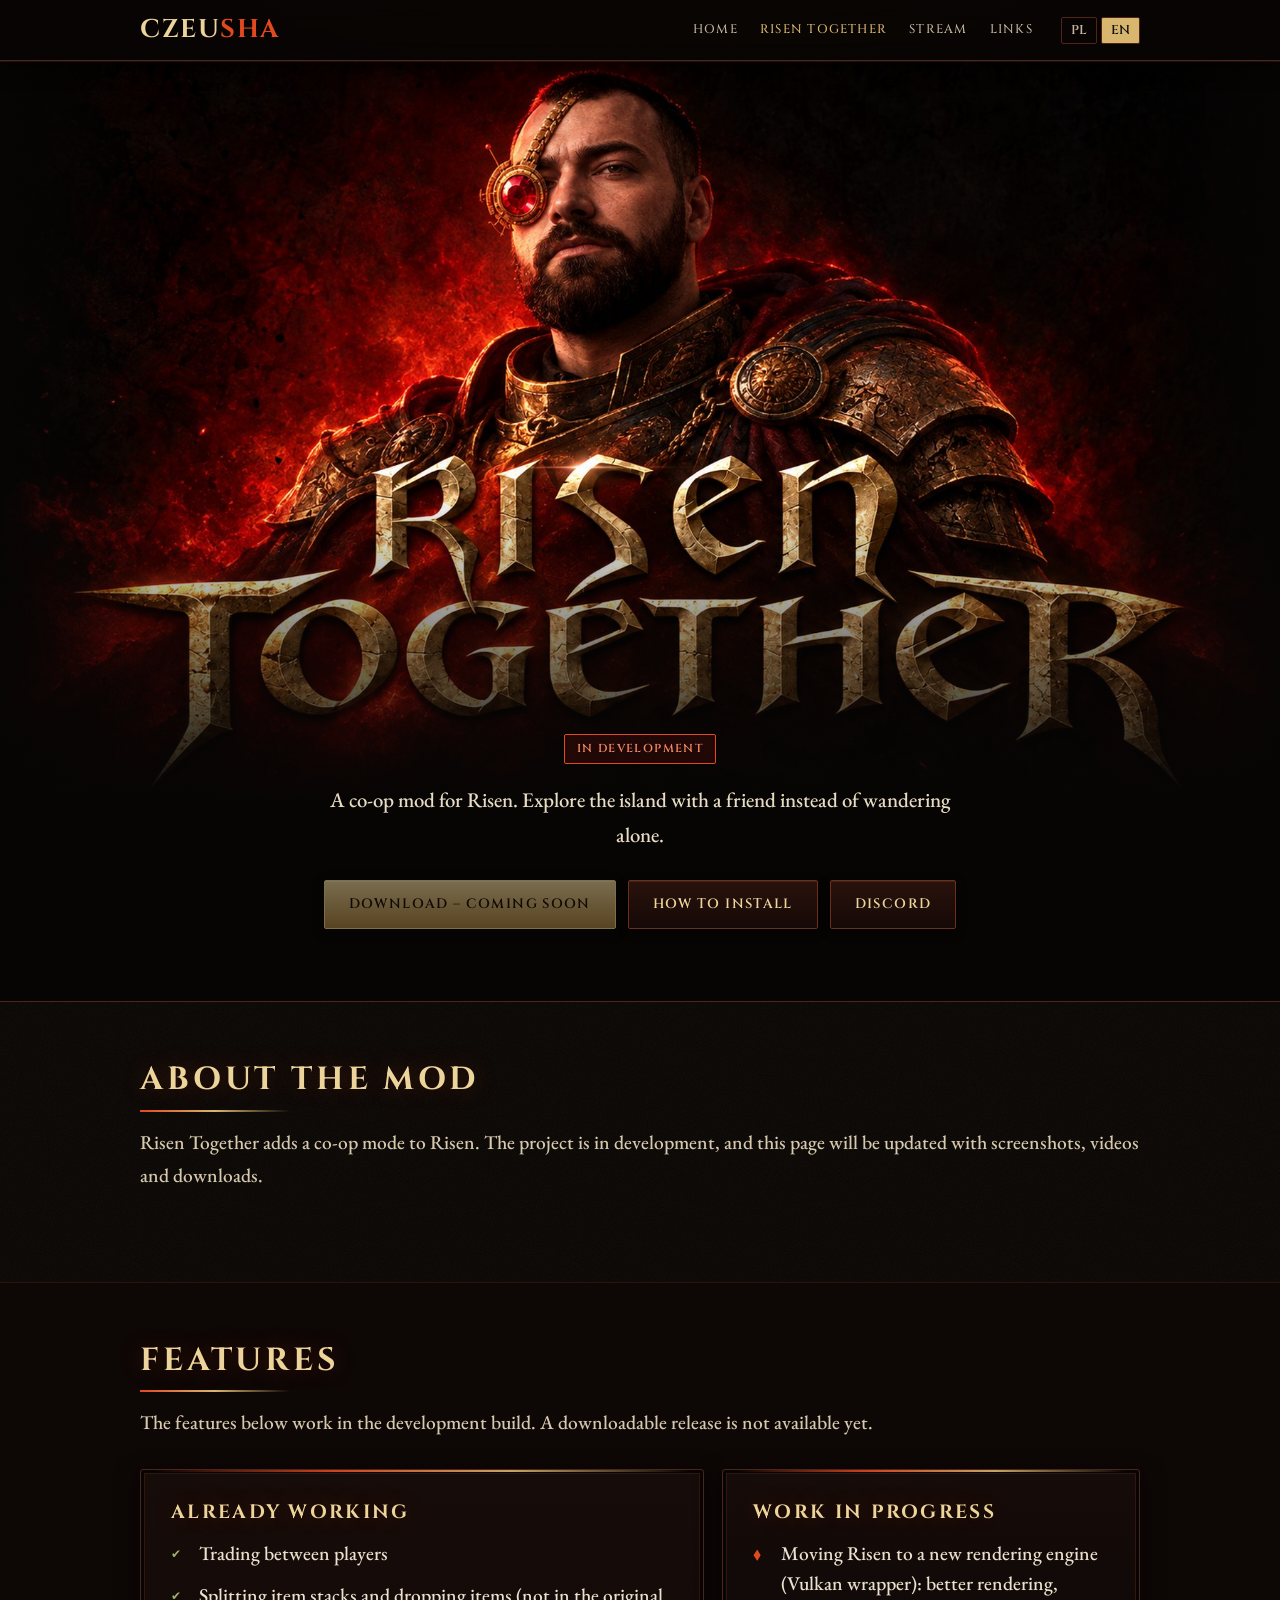
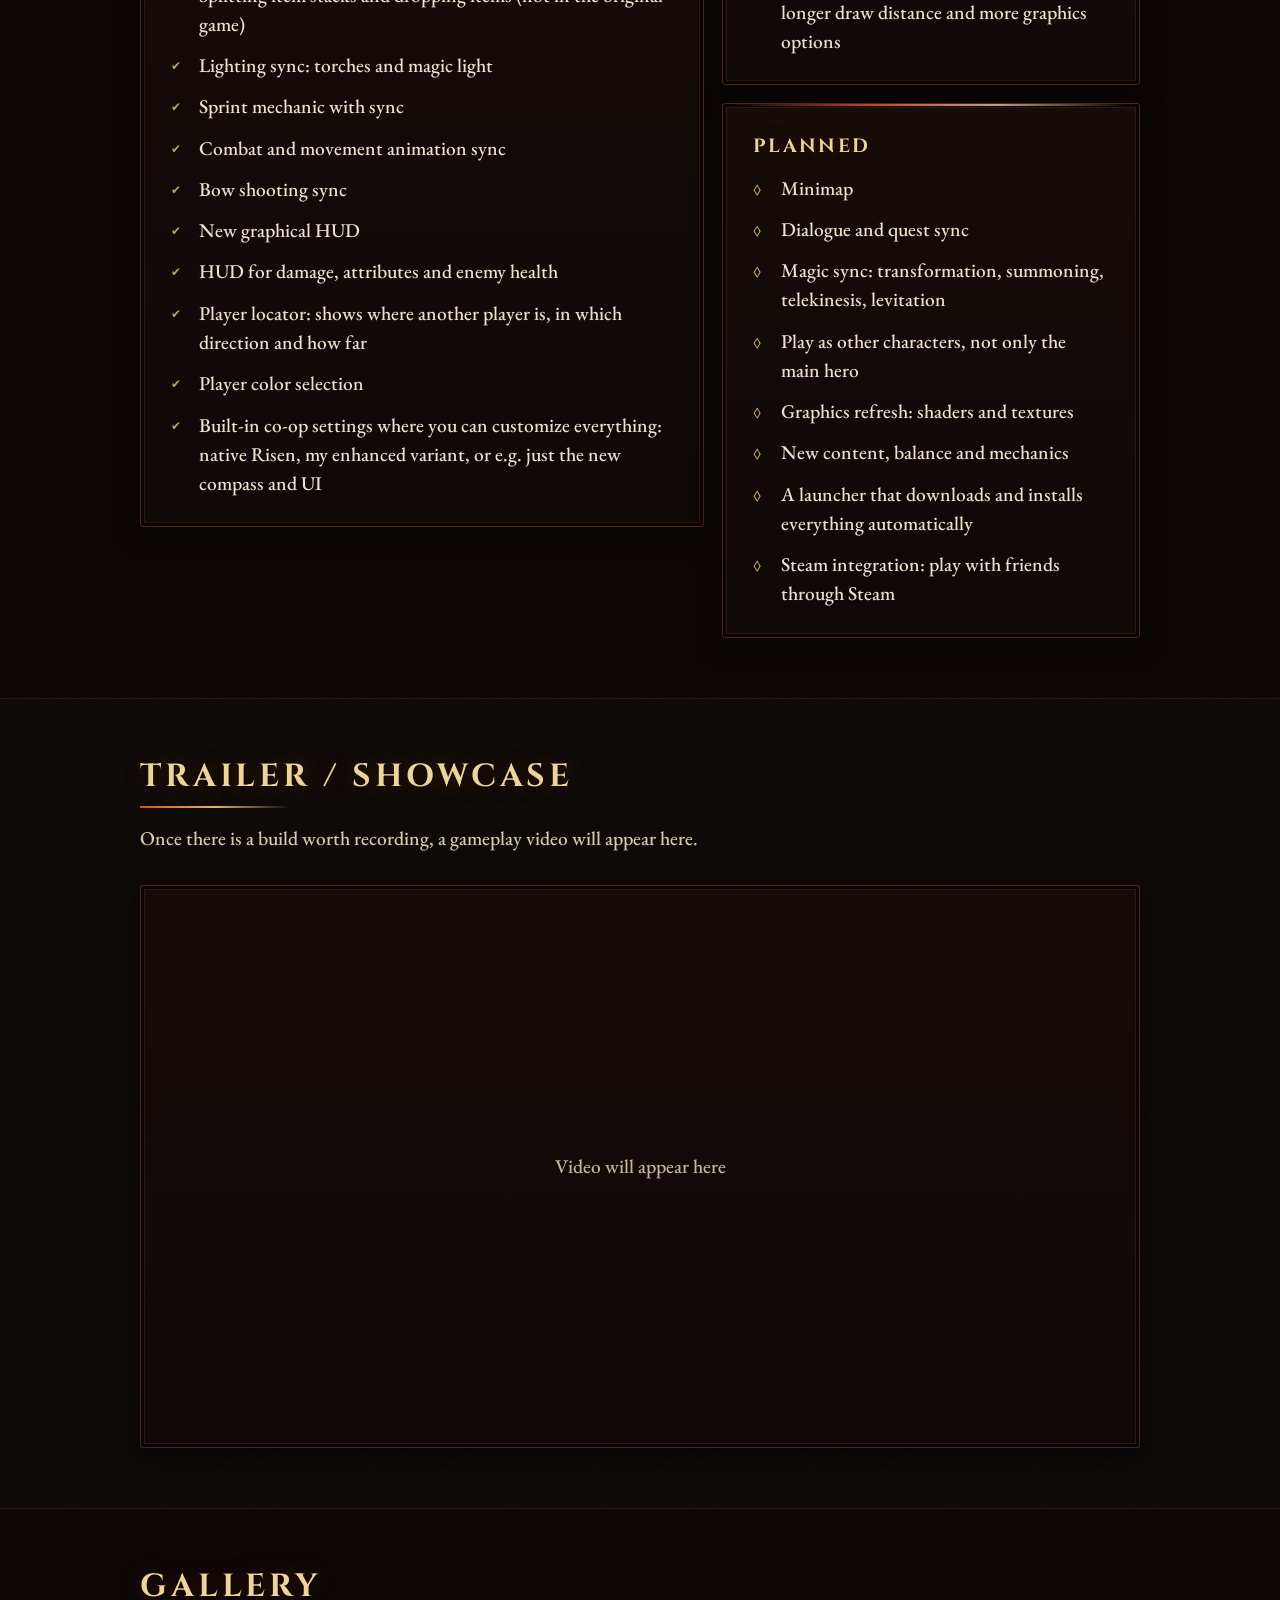
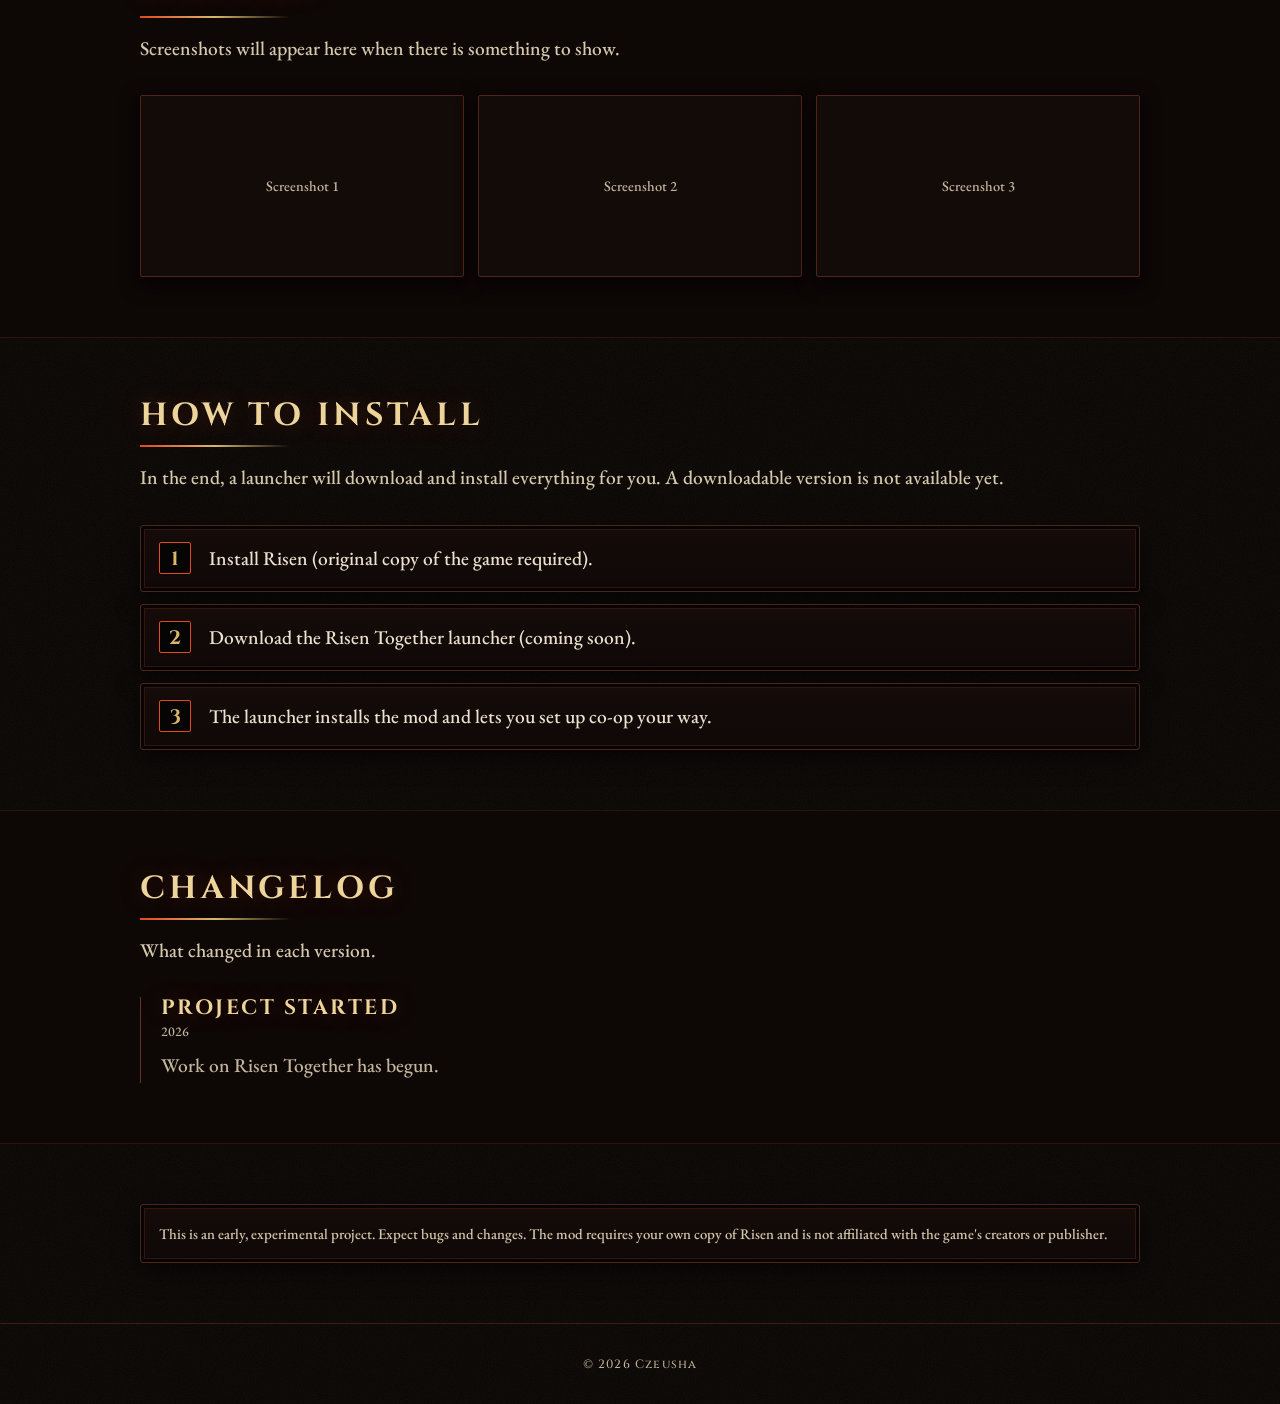
==== commit 2465ef81: "Add files via upload" ====
--- a/risen-together.html
+++ b/risen-together.html
@@ -5,6 +5,14 @@
   <meta name="viewport" content="width=device-width, initial-scale=1">
   <title data-i18n="r_title">Risen Together – mod co-op do Risen | Czeusha</title>
   <meta name="description" content="Risen Together: mod co-op do gry Risen autorstwa Czeushy.">
+
+  <!-- Podglad linku (Discord, Facebook, X): pokazuje baner -->
+  <meta property="og:type" content="website">
+  <meta property="og:title" content="Risen Together – mod co-op do Risen">
+  <meta property="og:description" content="Mod co-op do gry Risen autorstwa Czeushy.">
+  <meta property="og:image" content="https://czeusha.github.io/risen-banner.jpg">
+  <meta name="twitter:card" content="summary_large_image">
+
   <link rel="stylesheet" href="style.css">
   <link rel="stylesheet" href="risen.css">
 </head>
@@ -26,11 +34,14 @@
     </div>
   </nav>
 
-  <!-- Tlo hero: wrzuc swoj screenshot z gry jako "risen-banner.jpg" do repozytorium, a pojawi sie automatycznie -->
-  <header class="hero">
-    <div class="container">
+  <!-- Baner z napisem jest w obrazku risen-banner.jpg, wiec naglowek h1 jest tylko dla czytnikow ekranu i wyszukiwarek -->
+  <header class="hero risen-hero">
+    <div class="banner">
+      <img src="risen-banner.jpg" alt="Risen Together" width="1800" height="1115">
+    </div>
+    <div class="container hero-body">
+      <h1 class="sr-only">Risen Together</h1>
       <span class="badge" data-i18n="badge_dev">W produkcji</span>
-      <h1>Risen <em>Together</em></h1>
       <p data-i18n="r_hero_p">Mod co-op do gry Risen. Eksploruj wyspę razem ze znajomym zamiast wędrować samotnie.</p>
       <div class="btn-row">
         <!-- TODO: gdy bedzie wersja do pobrania, podmien href na link do Releases i usun klase "disabled" -->
@@ -53,8 +64,8 @@
       <h2 data-i18n="r_feat_h">Funkcje</h2>
       <p class="sub" data-i18n="r_dev_note">Poniższe funkcje działają w wersji deweloperskiej. Wydanie do pobrania jeszcze nie jest dostępne.</p>
 
-      <div class="grid">
-        <div class="card">
+      <div class="grid feat-grid">
+        <div class="card card--done">
           <h3 data-i18n="r_done_h">Już działa</h3>
           <ul class="list">
             <li data-i18n="d1">Handel między graczami</li>
@@ -71,14 +82,14 @@
           </ul>
         </div>
 
-        <div class="card">
+        <div class="card card--wip">
           <h3 data-i18n="r_wip_h">W trakcie prac</h3>
           <ul class="list">
             <li data-i18n="w1">Przeniesienie Risena na nowy silnik renderowania (Vulkan wrapper): lepszy render, większy zasięg widzenia i więcej opcji grafiki</li>
           </ul>
         </div>
 
-        <div class="card">
+        <div class="card card--plan">
           <h3 data-i18n="r_plan_h">W planach</h3>
           <ul class="list">
             <li data-i18n="p1">Minimapa</li>
--- a/style.css
+++ b/style.css
@@ -300,3 +300,51 @@
   .logo { font-size: 1.3rem; }
   .hero { padding: 60px 0 50px; }
 }
+
+
+/* LISTY PROJEKTOW NA STRONIE GLOWNEJ */
+.proj-cols {
+  display: grid; gap: 22px;
+  grid-template-columns: 1fr 1fr;
+  align-items: start;
+}
+.panel {
+  background: var(--card);
+  border: 1px solid var(--border);
+  border-radius: var(--radius);
+  padding: 24px;
+}
+.panel h3 { font-size: 1.7rem; }
+.panel-sub { color: var(--muted); font-size: .95rem; margin: 4px 0 18px; }
+.proj-list { list-style: none; display: grid; gap: 10px; }
+.proj-item {
+  display: flex; align-items: center; gap: 14px;
+  padding: 14px 16px;
+  background: var(--bg-2);
+  border: 1px solid var(--border);
+  border-radius: 10px;
+  color: var(--text);
+  transition: transform .2s, border-color .2s;
+}
+a.proj-item:hover { border-color: var(--accent); transform: translateX(4px); text-decoration: none; }
+.proj-item .pi-main { flex: 1; min-width: 0; }
+.proj-item strong { display: block; font-size: 1.05rem; }
+.proj-item small { display: block; color: var(--muted); font-size: .88rem; line-height: 1.4; }
+.proj-item .pi-main .badge { margin: 8px 0 0; font-size: .75rem; padding: 2px 10px; }
+.proj-item .arrow { color: var(--accent); font-size: 1.3rem; }
+.proj-item .thumb {
+  width: 96px; height: 60px; flex-shrink: 0;
+  object-fit: cover; object-position: 50% 18%;
+  border-radius: 6px;
+  border: 1px solid var(--border);
+}
+.proj-item.soon { opacity: .7; }
+.subhead { font-size: 1.5rem; margin: 42px 0 16px; }
+
+@media (max-width: 820px) {
+  .proj-cols { grid-template-columns: 1fr; }
+}
+@media (max-width: 560px) {
+  .proj-item { flex-wrap: wrap; }
+  .proj-item .thumb { width: 72px; height: 46px; }
+}
--- a/risen.css
+++ b/risen.css
@@ -1,19 +1,26 @@
-/* Wyglad podstrony Risen Together – mroczny, inspirowany klimatem Risen 1:
-   spalona ziemia, stare drewno, zloto, ognisko, pergamin.
+/* Wyglad podstrony Risen Together.
+   Paleta wzieta z banera: czern, rozzarzona czerwien i zloto jak kamienne litery.
    Ten plik laduje sie TYLKO na stronie risen-together.html. */
 
 @import url('https://fonts.googleapis.com/css2?family=Cinzel:wght@500;700&family=EB+Garamond:wght@400;500;600&display=swap');
 
 .theme-risen {
-  --bg: #0c0a07;
-  --bg-2: #110d08;
-  --card: #17120c;
-  --border: #3b2e1c;
-  --text: #e6dcc3;
-  --muted: #bfb193;
-  --accent: #c49a45;
-  --accent-2: #7a8a4f;
+  --bg: #070504;
+  --bg-2: #0d0706;
+  --card: #130b08;
+  --border: #3b1d15;
+  --text: #ece1cf;
+  --muted: #c4b59d;
+  --accent: #d9b66e;
+  --accent-2: #9fb46a;
+  --ember: #e2491f;
+  --blood: #a1191b;
   --radius: 3px;
+}
+
+.sr-only {
+  position: absolute; width: 1px; height: 1px;
+  overflow: hidden; clip: rect(0 0 0 0); white-space: nowrap;
 }
 
 body.theme-risen {
@@ -22,8 +29,8 @@
   font-weight: 500;
   line-height: 1.7;
   background:
-    radial-gradient(ellipse 900px 500px at 50% -100px, rgba(140, 70, 20, .22), transparent 70%),
-    url("data:image/svg+xml;utf8,<svg xmlns='http://www.w3.org/2000/svg' width='220' height='220'><filter id='n'><feTurbulence type='fractalNoise' baseFrequency='.85' numOctaves='2' stitchTiles='stitch'/><feColorMatrix values='0 0 0 0 .75 0 0 0 0 .6 0 0 0 0 .4 0 0 0 .07 0'/></filter><rect width='100%25' height='100%25' filter='url(%23n)'/></svg>"),
+    radial-gradient(ellipse 1100px 520px at 50% -160px, rgba(190, 40, 20, .22), transparent 70%),
+    url("data:image/svg+xml;utf8,<svg xmlns='http://www.w3.org/2000/svg' width='220' height='220'><filter id='n'><feTurbulence type='fractalNoise' baseFrequency='.85' numOctaves='2' stitchTiles='stitch'/><feColorMatrix values='0 0 0 0 .8 0 0 0 0 .45 0 0 0 0 .3 0 0 0 .06 0'/></filter><rect width='100%25' height='100%25' filter='url(%23n)'/></svg>"),
     var(--bg);
 }
 
@@ -32,80 +39,69 @@
 .theme-risen h3 {
   font-family: 'Cinzel', Georgia, serif;
   letter-spacing: .12em;
-  color: #e0c98f;
-  text-shadow: 0 0 22px rgba(196, 154, 69, .22);
+  color: #ecd49a;
+  text-shadow: 0 0 24px rgba(226, 73, 31, .3);
 }
 
 /* NAV */
 .theme-risen .nav {
-  background: rgba(12, 10, 7, .9);
-  border-bottom: 1px solid #4a3a22;
-  box-shadow: 0 1px 0 rgba(196, 154, 69, .12), 0 6px 20px rgba(0, 0, 0, .6);
-}
-.theme-risen .logo { font-family: 'Cinzel', serif; color: #e0c98f; }
-.theme-risen .logo span { color: var(--accent); }
+  background: rgba(7, 5, 4, .92);
+  border-bottom: 1px solid #4f2519;
+  box-shadow: 0 1px 0 rgba(217, 182, 110, .1), 0 6px 20px rgba(0, 0, 0, .65);
+}
+.theme-risen .logo { font-family: 'Cinzel', serif; color: #ecd49a; }
+.theme-risen .logo span { color: var(--ember); }
 .theme-risen .nav-links a {
   font-family: 'Cinzel', serif;
   text-transform: uppercase;
   letter-spacing: .1em;
   font-size: .78rem;
 }
+.theme-risen .nav-links a:hover { color: var(--accent); }
 .theme-risen .nav-links a.active { color: var(--accent); }
-.theme-risen .lang button { border-radius: 2px; font-family: 'Cinzel', serif; }
-
-/* HERO */
-.theme-risen .hero {
+.theme-risen .lang button { border-radius: 2px; font-family: 'Cinzel', serif; border-color: #4f2519; }
+
+/* HERO Z BANEREM */
+.theme-risen .risen-hero {
+  padding: 0;
+  text-align: center;
+  background: var(--bg);
+  overflow: hidden;
+  border-bottom: 1px solid #4f2519;
+}
+.theme-risen .banner {
   position: relative;
-  overflow: hidden;
-  padding: 130px 0 110px;
-  border-bottom: 1px solid #4a3a22;
-  background:
-    linear-gradient(rgba(12, 10, 7, .55), rgba(12, 10, 7, .97)),
-    url('risen-banner.jpg') center / cover no-repeat,
-    radial-gradient(900px 400px at 50% 0%, rgba(150, 75, 20, .35), transparent 70%),
-    var(--bg);
-}
-/* poswiata ogniska u dolu */
-.theme-risen .hero::before {
-  content: '';
-  position: absolute;
-  left: 50%; bottom: -140px;
-  width: 760px; height: 340px;
-  transform: translateX(-50%);
-  background: radial-gradient(ellipse, rgba(214, 110, 30, .38), transparent 70%);
-  animation: torch 3.6s ease-in-out infinite;
-  pointer-events: none;
-}
-/* winieta – ciemne krawedzie */
-.theme-risen .hero::after {
+  max-width: 1400px;
+  margin: 0 auto;
+}
+.theme-risen .banner img {
+  display: block;
+  width: 100%;
+  height: auto;
+  max-height: 82vh;
+  object-fit: cover;
+  object-position: 50% 22%;
+}
+/* plynne wtopienie banera w tlo strony */
+.theme-risen .banner::after {
   content: '';
   position: absolute; inset: 0;
-  box-shadow: inset 0 0 170px 45px rgba(0, 0, 0, .88);
   pointer-events: none;
-}
-.theme-risen .hero .container { position: relative; z-index: 1; }
-
-.theme-risen .hero h1 {
-  font-size: clamp(2.6rem, 9vw, 5.4rem);
-  letter-spacing: .16em;
-  color: #e9dcc0;
-}
-.theme-risen .hero h1 em {
-  font-style: normal;
-  background: linear-gradient(#f0cf7d, #a8651f);
-  -webkit-background-clip: text;
-  background-clip: text;
-  color: transparent;
-  text-shadow: none;
-  filter: drop-shadow(0 0 14px rgba(214, 120, 30, .45));
-}
-.theme-risen .hero p { color: #e0d4b8; font-size: 1.25rem; }
-
-@keyframes torch {
-  0%, 100% { opacity: .85; }
-  20% { opacity: 1; }
-  45% { opacity: .68; }
-  70% { opacity: .95; }
+  background:
+    linear-gradient(to bottom, transparent 58%, var(--bg) 100%),
+    linear-gradient(to right, var(--bg) 0, transparent 12%, transparent 88%, var(--bg) 100%);
+}
+.theme-risen .hero-body {
+  position: relative;
+  z-index: 1;
+  margin-top: -70px;
+  padding-bottom: 72px;
+}
+.theme-risen .hero-body p {
+  color: #e8dcc4;
+  font-size: 1.3rem;
+  max-width: 640px;
+  margin: 0 auto 28px;
 }
 
 /* ZNACZKI */
@@ -115,10 +111,11 @@
   text-transform: uppercase;
   font-size: .72rem;
   border-radius: 2px;
-  border-color: var(--accent);
-  color: var(--accent);
-}
-.theme-risen .badge.done { border-color: var(--accent-2); color: #a9ba72; }
+  border-color: var(--ember);
+  color: #f08a63;
+  background: rgba(161, 25, 27, .16);
+}
+.theme-risen .badge.done { border-color: var(--accent-2); color: #b9cc86; background: transparent; }
 
 /* PRZYCISKI – jak kute plytki */
 .theme-risen .btn {
@@ -127,35 +124,36 @@
   letter-spacing: .1em;
   font-size: .85rem;
   border-radius: 2px;
-  color: #e0cfa3;
-  border: 1px solid #6b5326;
-  background: linear-gradient(#2a1f12, #17110a);
-  box-shadow: inset 0 1px 0 rgba(255, 220, 150, .12), 0 3px 10px rgba(0, 0, 0, .7);
+  color: #ecd49a;
+  border: 1px solid #6b2f1f;
+  background: linear-gradient(#2a120c, #150907);
+  box-shadow: inset 0 1px 0 rgba(255, 190, 130, .1), 0 3px 10px rgba(0, 0, 0, .7);
 }
 .theme-risen .btn:hover {
-  border-color: var(--accent);
-  box-shadow: inset 0 1px 0 rgba(255, 220, 150, .2), 0 0 18px rgba(196, 154, 69, .35);
+  border-color: var(--ember);
+  box-shadow: inset 0 1px 0 rgba(255, 190, 130, .2), 0 0 20px rgba(226, 73, 31, .4);
 }
 .theme-risen .btn.primary {
-  color: #1a1206;
-  border-color: #e0b85a;
-  background: linear-gradient(#d9b25e, #8f6a26);
-  box-shadow: inset 0 1px 0 rgba(255, 240, 200, .5), 0 3px 10px rgba(0, 0, 0, .7);
-}
+  color: #1a0f07;
+  border-color: #f0d890;
+  background: linear-gradient(#ecd49a, #a8823f);
+  box-shadow: inset 0 1px 0 rgba(255, 245, 210, .6), 0 3px 12px rgba(0, 0, 0, .7);
+}
+.theme-risen .btn.primary:hover { box-shadow: inset 0 1px 0 rgba(255, 245, 210, .6), 0 0 22px rgba(217, 182, 110, .45); }
 
 /* SEKCJE */
 .theme-risen section h2 { font-size: 2rem; margin-bottom: 14px; }
 .theme-risen section h2::after {
   content: '';
   display: block;
-  width: 140px; height: 1px;
+  width: 150px; height: 2px;
   margin-top: 12px;
-  background: linear-gradient(90deg, var(--accent), transparent);
-}
-.theme-risen .sub { color: #d3c7a9; }
+  background: linear-gradient(90deg, var(--ember), var(--accent), transparent);
+}
+.theme-risen .sub { color: #d6c9ad; }
 .theme-risen .band {
   background: var(--bg-2);
-  border-block: 1px solid #2e2416;
+  border-block: 1px solid #2c140e;
 }
 
 /* RAMKI (podwojna, jak stare okucia) */
@@ -163,55 +161,72 @@
 .theme-risen .steps li,
 .theme-risen .video,
 .theme-risen .card {
-  border: 1px solid #4a3a22;
-  box-shadow: inset 0 0 0 3px #0c0a07, inset 0 0 0 4px #2e2416;
-  background: linear-gradient(#17120c, #100c07);
-}
-.theme-risen .note { color: #d3c7a9; }
-.theme-risen .card { padding: 28px 26px; }
-.theme-risen .card h3 { font-size: 1.25rem; margin-bottom: 14px; }
-
-.theme-risen .steps li { padding-left: 66px; }
+  border: 1px solid #4f2519;
+  box-shadow: inset 0 0 0 3px #070504, inset 0 0 0 4px #2f160f, 0 8px 24px rgba(0, 0, 0, .55);
+  background: linear-gradient(180deg, #160c09, #0e0807);
+}
+.theme-risen .note { color: #d6c9ad; }
+
+.theme-risen .card { position: relative; padding: 32px 30px 28px; }
+.theme-risen .card::before {
+  content: '';
+  position: absolute; left: 14px; right: 14px; top: 0; height: 2px;
+  background: linear-gradient(90deg, transparent, var(--ember), var(--accent), transparent);
+  opacity: .9;
+}
+.theme-risen .card h3 { font-size: 1.2rem; margin-bottom: 16px; }
+
+/* UKLAD FUNKCJI: duza karta po lewej, dwie mniejsze po prawej */
+.theme-risen .feat-grid { grid-template-columns: 1.35fr 1fr; align-items: start; }
+.theme-risen .card--done { grid-row: span 2; }
+
+.theme-risen .list { gap: 12px; }
+.theme-risen .list li { color: var(--text); line-height: 1.5; padding-left: 28px; }
+.theme-risen .list li::before { font-size: .75rem; top: .5em; }
+.theme-risen .card--done .list li::before { content: '✔'; color: var(--accent-2); }
+.theme-risen .card--wip .list li::before { content: '◆'; color: var(--ember); }
+.theme-risen .card--plan .list li::before { content: '◇'; color: var(--accent); }
+
+.theme-risen .steps li { padding-left: 68px; }
 .theme-risen .steps li::before {
   font-family: 'Cinzel', serif;
-  background: #0c0a07;
+  background: #070504;
   color: var(--accent);
-  border: 1px solid var(--accent);
-  border-radius: 2px;
-}
-.theme-risen .list { gap: 12px; }
-.theme-risen .list li { color: var(--text); line-height: 1.5; }
-.theme-risen .list li::before { content: '◆'; font-size: .7rem; top: .5em; }
-.theme-risen .log { border-left: 1px solid #5a4727; }
+  border: 1px solid var(--ember);
+  border-radius: 2px;
+}
+.theme-risen .log { border-left: 1px solid #6a3220; }
 .theme-risen .log p { color: var(--muted); }
 
 /* GALERIA */
 .theme-risen .gallery img,
 .theme-risen .gallery .ph {
   border-radius: 2px;
-  border: 1px solid #4a3a22;
+  border: 1px solid #4f2519;
   box-shadow: 0 6px 20px rgba(0, 0, 0, .7);
 }
 .theme-risen .gallery img {
-  filter: sepia(.18) contrast(1.05) saturate(.9);
-  transition: transform .25s, filter .25s;
-}
-.theme-risen .gallery img:hover { transform: scale(1.02); filter: sepia(0) contrast(1.05) saturate(1); }
+  filter: contrast(1.05) saturate(.95);
+  transition: transform .25s, box-shadow .25s;
+}
+.theme-risen .gallery img:hover { transform: scale(1.02); box-shadow: 0 0 24px rgba(226, 73, 31, .35); }
 
 /* STOPKA */
 .theme-risen footer {
   font-family: 'Cinzel', serif;
   letter-spacing: .1em;
   font-size: .75rem;
-  border-top: 1px solid #3b2e1c;
+  border-top: 1px solid #3b1d15;
+}
+
+@media (max-width: 820px) {
+  .theme-risen .feat-grid { grid-template-columns: 1fr; }
+  .theme-risen .card--done { grid-row: auto; }
 }
 
 @media (max-width: 560px) {
-  .theme-risen .hero { padding: 80px 0 70px; }
-  .theme-risen .hero h1 { letter-spacing: .1em; }
+  .theme-risen .hero-body { margin-top: -30px; padding-bottom: 54px; }
+  .theme-risen .hero-body p { font-size: 1.15rem; }
   .theme-risen .nav-links a { letter-spacing: .05em; }
-}
-
-@media (prefers-reduced-motion: reduce) {
-  .theme-risen .hero::before { animation: none; }
-}
+  .theme-risen .card { padding: 28px 22px 24px; }
+}
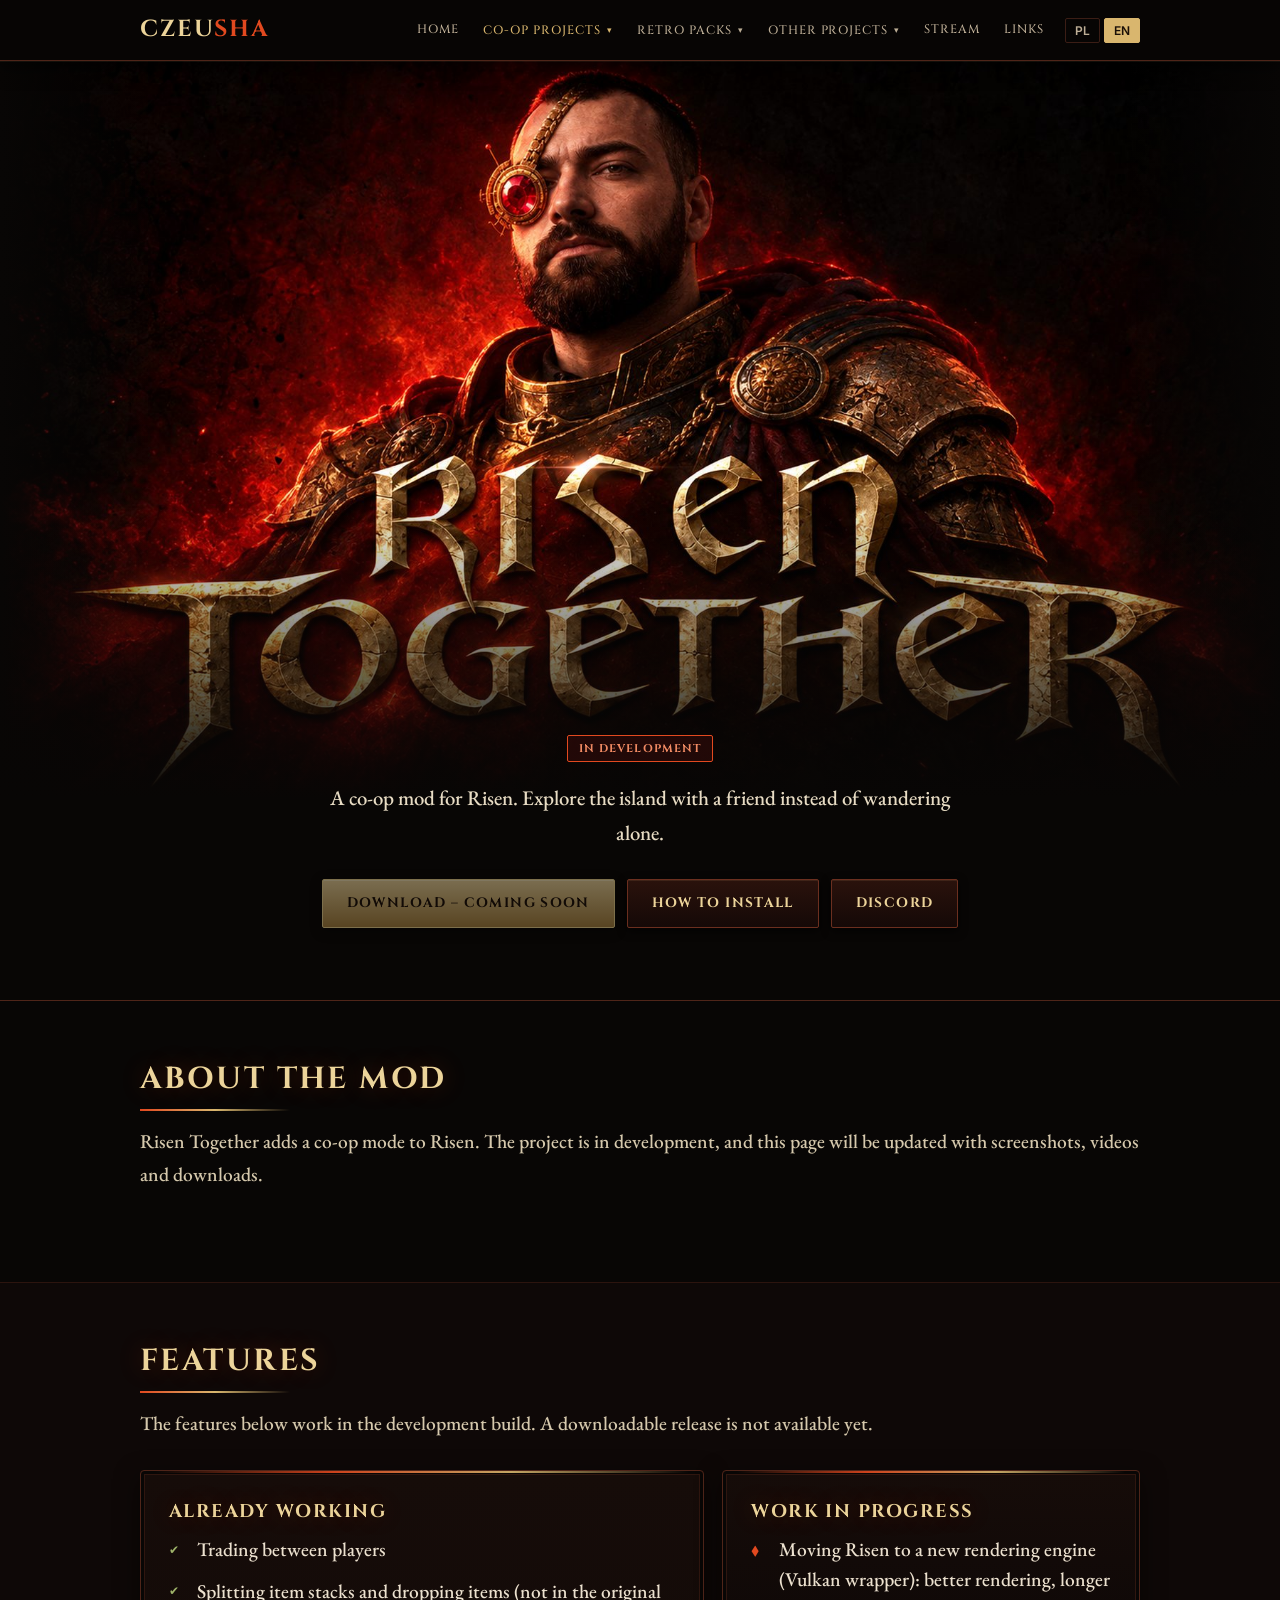
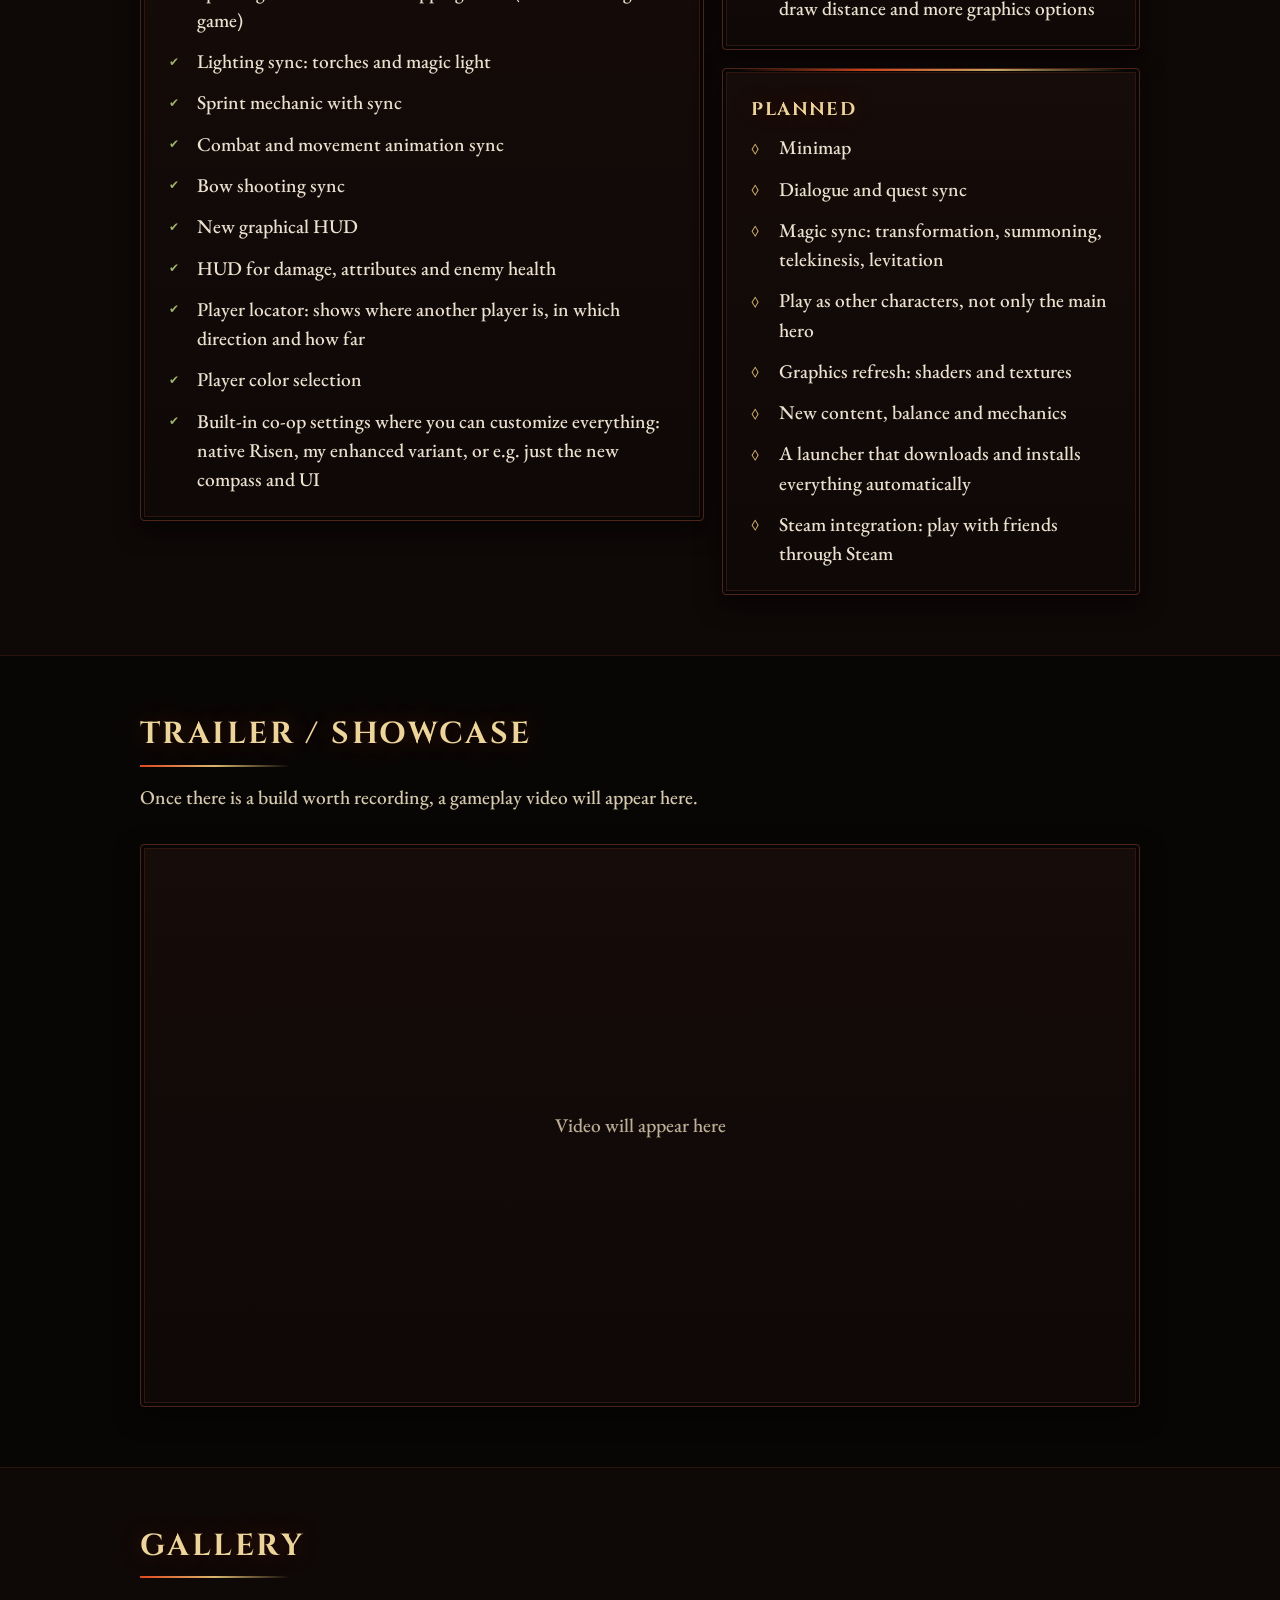
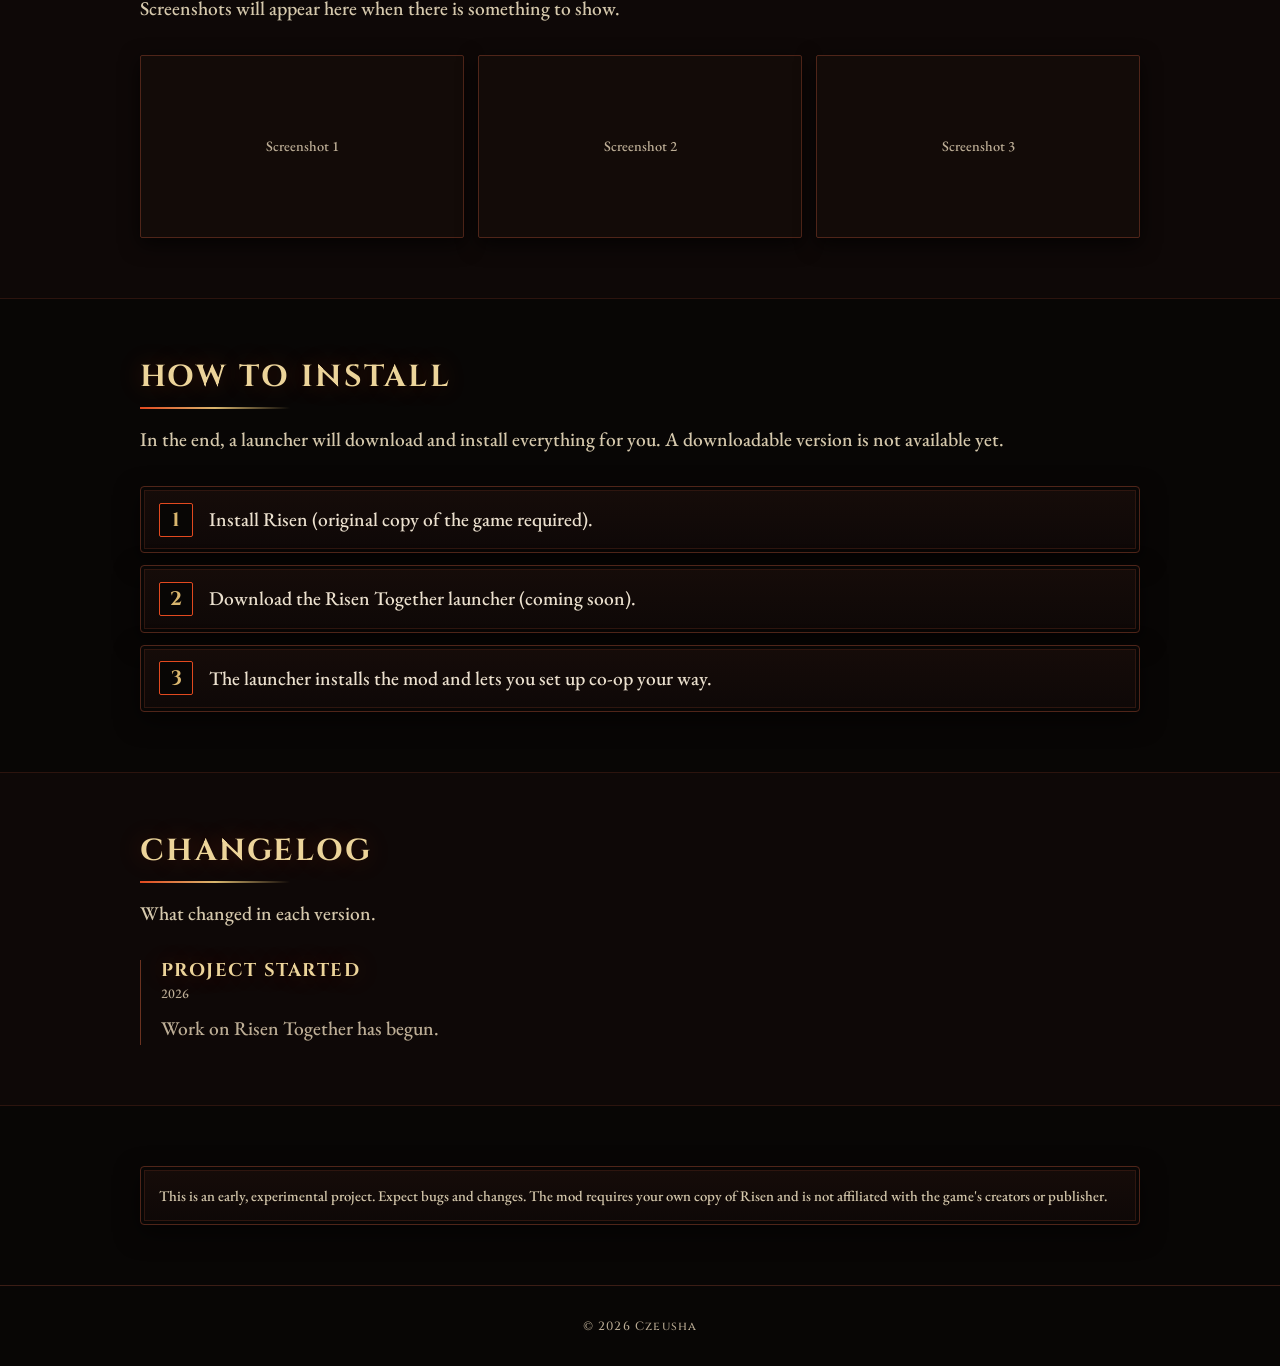
==== commit 3d7f63a2: "Add files via upload" ====
--- a/risen-together.html
+++ b/risen-together.html
@@ -13,8 +13,8 @@
   <meta property="og:image" content="https://czeusha.github.io/risen-banner.jpg">
   <meta name="twitter:card" content="summary_large_image">
 
-  <link rel="stylesheet" href="style.css">
-  <link rel="stylesheet" href="risen.css">
+  <link rel="stylesheet" href="style.css?v=3">
+  <link rel="stylesheet" href="risen.css?v=3">
 </head>
 <body class="theme-risen">
 
@@ -23,7 +23,48 @@
       <a class="logo" href="index.html">CZEU<span>SHA</span></a>
       <div class="nav-links">
         <a href="index.html" data-i18n="nav_home">Start</a>
-        <a class="active" href="risen-together.html">Risen Together</a>
+
+        <!-- Menu rozwijane: lista pojawia sie pod przyciskiem po najechaniu myszka (na telefonie po dotknieciu) -->
+        <div class="dropdown">
+          <button type="button" class="dd-btn active" aria-haspopup="true" aria-expanded="false"><span data-i18n="nav_coop">Projekty Coop</span> <span class="caret" aria-hidden="true">&#9662;</span></button>
+          <div class="dd-menu"><div class="dd-panel">
+            <a class="dd-item" href="risen-together.html">
+              <img src="risen-banner.jpg" alt="" width="64" height="40" loading="lazy">
+              <span><strong>Risen Together</strong><small data-i18n="badge_dev">W produkcji</small></span>
+            </a>
+            <!-- Kolejny projekt coop dodasz, kopiujac blok <a class="dd-item"> powyzej -->
+          </div></div>
+        </div>
+
+        <div class="dropdown">
+          <button type="button" class="dd-btn" aria-haspopup="true" aria-expanded="false"><span>Retro Packs</span> <span class="caret" aria-hidden="true">&#9662;</span></button>
+          <div class="dd-menu"><div class="dd-panel">
+            <div class="dd-item static">
+              <span><strong data-i18n="retro_soon_h">Pierwsze paczki wkrótce</strong><small data-i18n="badge_planned">W planach</small></span>
+            </div>
+            <!-- Gdy bedzie pierwsza paczka: dodaj tu <a class="dd-item" href="strona-paczki.html"> w takim samym ukladzie jak Risen Together -->
+          </div></div>
+        </div>
+
+        <div class="dropdown">
+          <button type="button" class="dd-btn" aria-haspopup="true" aria-expanded="false"><span data-i18n="nav_other">Pozostałe projekty</span> <span class="caret" aria-hidden="true">&#9662;</span></button>
+          <div class="dd-menu"><div class="dd-panel">
+            <!-- TODO: gdy beda linki (Steam, pobieranie), zamien <div class="dd-item static"> na <a class="dd-item" href="LINK"> (i zamykajacy </div> na </a>) -->
+            <div class="dd-item static">
+              <span><strong>Czeusha's Morrowind Coop</strong><small data-i18n="badge_done">Wydane</small></span>
+            </div>
+            <div class="dd-item static">
+              <span><strong data-i18n="dub_h">Polski dubbing do Morrowinda</strong><small data-i18n="badge_done">Wydane</small></span>
+            </div>
+            <div class="dd-item static">
+              <span><strong data-i18n="hom_h">Spolszczenie do HoM 5</strong><small data-i18n="badge_done">Wydane</small></span>
+            </div>
+            <div class="dd-item static">
+              <span><strong data-i18n="guides_h">Poradniki na Steamie</strong><small data-i18n="badge_done">Wydane</small></span>
+            </div>
+          </div></div>
+        </div>
+
         <a href="stream.html">Stream</a>
         <a href="index.html#linki" data-i18n="nav_links">Linki</a>
         <div class="lang">
@@ -169,6 +210,6 @@
     <div class="container">© 2026 Czeusha</div>
   </footer>
 
-  <script src="lang.js"></script>
+  <script src="lang.js?v=3"></script>
 </body>
 </html>
--- a/style.css
+++ b/style.css
@@ -1,15 +1,19 @@
-@import url('https://fonts.googleapis.com/css2?family=Barlow+Condensed:wght@500;700&family=Inter:wght@400;500;600&display=swap');
-
+@import url('https://fonts.googleapis.com/css2?family=Cinzel:wght@500;700&family=Inter:wght@400;500;600&display=swap');
+
+/* Paleta z banera Risen Together: czern, rozzarzona czerwien i zloto jak kamienne litery.
+   Zmieniasz kolory tutaj, a zmienia sie cala strona. */
 :root {
-  --bg: #0b0d12;
-  --bg-2: #12151c;
-  --card: #161a23;
-  --border: #252a36;
-  --text: #e8eaf0;
-  --muted: #9aa3b5;
-  --accent: #f59e0b;
-  --accent-2: #ef4444;
-  --radius: 14px;
+  --bg: #080605;
+  --bg-2: #0e0807;
+  --card: #130b08;
+  --border: #3b1d15;
+  --frame: #4f2519;
+  --text: #ece1cf;
+  --muted: #bdae96;
+  --accent: #d9b66e;
+  --accent-2: #9fb46a;
+  --ember: #e2491f;
+  --radius: 4px;
 }
 
 * { box-sizing: border-box; margin: 0; padding: 0; }
@@ -28,207 +32,312 @@
 a:hover { text-decoration: underline; }
 
 h1, h2, h3 {
-  font-family: 'Barlow Condensed', 'Inter', sans-serif;
+  font-family: 'Cinzel', Georgia, serif;
+  font-weight: 700;
   text-transform: uppercase;
-  letter-spacing: 0.03em;
-  line-height: 1.1;
+  letter-spacing: .08em;
+  line-height: 1.2;
+  color: #ecd49a;
+  text-shadow: 0 0 24px rgba(226, 73, 31, .3);
 }
 
 .container { width: min(1000px, 100% - 32px); margin-inline: auto; }
+
+.sr-only {
+  position: absolute; width: 1px; height: 1px;
+  overflow: hidden; clip: rect(0 0 0 0); white-space: nowrap;
+}
 
 /* NAV */
 .nav {
-  position: sticky; top: 0; z-index: 10;
-  background: rgba(11, 13, 18, 0.85);
+  position: sticky; top: 0; z-index: 20;
+  background: rgba(8, 6, 5, .92);
   backdrop-filter: blur(10px);
-  border-bottom: 1px solid var(--border);
+  border-bottom: 1px solid var(--frame);
+  box-shadow: 0 1px 0 rgba(217, 182, 110, .08), 0 6px 20px rgba(0, 0, 0, .6);
 }
 .nav .container {
   display: flex; align-items: center; justify-content: space-between;
   height: 60px;
 }
 .logo {
-  font-family: 'Barlow Condensed', sans-serif;
-  font-weight: 700; font-size: 1.6rem;
-  letter-spacing: 0.06em; color: var(--text);
-}
-.logo span { color: var(--accent); }
+  font-family: 'Cinzel', serif;
+  font-weight: 700; font-size: 1.45rem;
+  letter-spacing: .08em; color: #ecd49a;
+}
+.logo span { color: var(--ember); }
 .logo:hover { text-decoration: none; }
-.nav-links { display: flex; gap: 22px; }
-.nav-links a { color: var(--muted); font-weight: 500; font-size: 0.95rem; }
-.nav-links a:hover, .nav-links a.active { color: var(--text); text-decoration: none; }
+
+.nav-links { display: flex; align-items: center; gap: 2px; }
+.nav-links > a,
+.dd-btn {
+  font-family: 'Cinzel', serif;
+  font-weight: 500;
+  text-transform: uppercase;
+  letter-spacing: .08em;
+  font-size: .76rem;
+  color: var(--muted);
+  padding: 8px 11px;
+  background: none; border: 0; cursor: pointer;
+  transition: color .15s;
+}
+.nav-links > a:hover,
+.nav-links > a.active,
+.dd-btn:hover,
+.dd-btn.active,
+.dropdown:hover .dd-btn,
+.dropdown.open .dd-btn { color: var(--accent); text-decoration: none; }
+
+/* MENU ROZWIJANE */
+.dropdown { position: relative; display: flex; align-items: center; height: 60px; }
+.dd-btn { display: inline-flex; align-items: center; gap: 6px; }
+.dd-btn .caret { font-size: .7em; transition: transform .2s; }
+.dropdown:hover .caret,
+.dropdown.open .caret { transform: rotate(180deg); }
+
+.dd-menu {
+  display: none;
+  position: absolute; top: 100%; left: 0;
+  min-width: 280px;
+  z-index: 30;
+}
+.dropdown:hover .dd-menu,
+.dropdown.open .dd-menu { display: block; }
+
+.dd-panel {
+  display: grid; gap: 4px;
+  padding: 10px;
+  background: #100908;
+  border: 1px solid #5a2a1c;
+  border-radius: var(--radius);
+  box-shadow: inset 0 0 0 3px #080605, inset 0 0 0 4px #2f160f, 0 14px 34px rgba(0, 0, 0, .8);
+}
+.dd-item {
+  display: flex; align-items: center; gap: 12px;
+  padding: 10px 14px;
+  border-radius: 3px;
+  color: var(--text);
+  font-family: 'Inter', sans-serif;
+  text-transform: none; letter-spacing: 0;
+}
+a.dd-item:hover { background: rgba(226, 73, 31, .14); color: #fff; text-decoration: none; }
+.dd-item.static { cursor: default; }
+.dd-item strong { display: block; font-size: .98rem; font-weight: 600; line-height: 1.3; }
+.dd-item small { display: block; color: var(--muted); font-size: .8rem; line-height: 1.3; }
+.dd-item img {
+  width: 64px; height: 40px; flex-shrink: 0;
+  object-fit: cover; object-position: 50% 18%;
+  border: 1px solid var(--frame);
+  border-radius: 3px;
+}
+
+/* PRZELACZNIK JEZYKA */
+.lang { display: flex; gap: 4px; margin-left: 8px; }
+.lang button {
+  background: transparent;
+  border: 1px solid var(--border);
+  color: var(--muted);
+  padding: 4px 9px;
+  border-radius: 2px;
+  cursor: pointer;
+  font: 600 .75rem 'Inter', sans-serif;
+}
+.lang button:hover { color: var(--text); border-color: var(--accent); }
+.lang button.active { background: var(--accent); border-color: var(--accent); color: #1a0f07; }
 
 /* HERO */
 .hero {
-  padding: 90px 0 70px;
+  padding: 96px 0 76px;
   text-align: center;
   background:
-    radial-gradient(600px 300px at 50% 0%, rgba(245, 158, 11, 0.18), transparent 70%),
+    radial-gradient(720px 340px at 50% 0%, rgba(190, 40, 20, .3), transparent 70%),
     var(--bg);
-}
-.hero h1 { font-size: clamp(2.6rem, 8vw, 5rem); margin-bottom: 14px; }
-.hero h1 em { font-style: normal; color: var(--accent); }
+  border-bottom: 1px solid #2c140e;
+}
+.hero h1 { font-size: clamp(2.1rem, 7vw, 4.2rem); margin-bottom: 18px; line-height: 1.15; }
+.hero h1 em {
+  font-style: normal;
+  background: linear-gradient(#f0cf7d, #a8651f);
+  -webkit-background-clip: text;
+  background-clip: text;
+  color: transparent;
+  text-shadow: none;
+  filter: drop-shadow(0 0 14px rgba(214, 120, 30, .4));
+}
 .hero p { color: var(--muted); max-width: 620px; margin: 0 auto 28px; font-size: 1.1rem; }
 
 .badge {
   display: inline-block;
-  padding: 4px 12px;
-  border-radius: 999px;
-  font-size: 0.8rem; font-weight: 600;
-  border: 1px solid var(--accent);
-  color: var(--accent);
+  padding: 3px 11px;
+  border-radius: 2px;
+  font-family: 'Cinzel', serif;
+  font-size: .7rem; font-weight: 700;
+  letter-spacing: .1em; text-transform: uppercase;
+  border: 1px solid var(--ember);
+  color: #f08a63;
+  background: rgba(161, 25, 27, .16);
   margin-bottom: 18px;
 }
-.badge.planned { border-color: var(--border); color: var(--muted); }
-
-/* BUTTONS */
+.badge.done { border-color: var(--accent-2); color: #b9cc86; background: transparent; }
+.badge.planned { border-color: var(--border); color: var(--muted); background: transparent; }
+
+/* PRZYCISKI – jak kute plytki */
 .btn {
   display: inline-block;
   padding: 12px 24px;
-  border-radius: 10px;
-  font-weight: 600;
-  border: 1px solid var(--border);
-  color: var(--text);
-  background: var(--card);
-  transition: transform .15s, border-color .15s;
-}
-.btn:hover { transform: translateY(-2px); border-color: var(--accent); text-decoration: none; }
-.btn.primary { background: var(--accent); color: #111; border-color: var(--accent); }
+  border-radius: 2px;
+  font-family: 'Cinzel', serif;
+  font-weight: 700; font-size: .85rem;
+  letter-spacing: .1em; text-transform: uppercase;
+  color: #ecd49a;
+  border: 1px solid #6b2f1f;
+  background: linear-gradient(#2a120c, #150907);
+  box-shadow: inset 0 1px 0 rgba(255, 190, 130, .1), 0 3px 10px rgba(0, 0, 0, .7);
+  transition: transform .15s, box-shadow .15s, border-color .15s;
+}
+.btn:hover {
+  transform: translateY(-2px);
+  border-color: var(--ember);
+  box-shadow: inset 0 1px 0 rgba(255, 190, 130, .2), 0 0 20px rgba(226, 73, 31, .4);
+  text-decoration: none;
+}
+.btn.primary {
+  color: #1a0f07;
+  border-color: #f0d890;
+  background: linear-gradient(#ecd49a, #a8823f);
+  box-shadow: inset 0 1px 0 rgba(255, 245, 210, .6), 0 3px 12px rgba(0, 0, 0, .7);
+}
+.btn.primary:hover { box-shadow: inset 0 1px 0 rgba(255, 245, 210, .6), 0 0 22px rgba(217, 182, 110, .45); }
 .btn.disabled { opacity: .5; pointer-events: none; }
 .btn-row { display: flex; gap: 12px; justify-content: center; flex-wrap: wrap; }
 
-/* SECTIONS */
+/* SEKCJE */
 section { padding: 60px 0; }
-section h2 { font-size: 2.2rem; margin-bottom: 8px; }
+section h2 { font-size: 1.9rem; margin-bottom: 14px; }
+section h2::after {
+  content: '';
+  display: block;
+  width: 150px; height: 2px;
+  margin-top: 12px;
+  background: linear-gradient(90deg, var(--ember), var(--accent), transparent);
+}
 .sub { color: var(--muted); margin-bottom: 30px; }
+.band { background: var(--bg-2); border-block: 1px solid #2c140e; }
 
 .grid {
   display: grid; gap: 18px;
   grid-template-columns: repeat(auto-fit, minmax(270px, 1fr));
 }
 
+/* RAMKI (podwojna, jak stare okucia) */
+.card,
+.note,
+.steps li,
+.video,
+.link-card,
+.discord-card,
+.feature {
+  border: 1px solid var(--frame);
+  border-radius: var(--radius);
+  background: linear-gradient(180deg, #160c09, #0e0807);
+  box-shadow: inset 0 0 0 3px var(--bg), inset 0 0 0 4px #2f160f, 0 8px 24px rgba(0, 0, 0, .55);
+}
+
 .card {
-  background: var(--card);
-  border: 1px solid var(--border);
-  border-radius: var(--radius);
-  padding: 24px;
+  position: relative;
+  padding: 30px 28px 26px;
   transition: transform .2s, border-color .2s;
   display: block; color: var(--text);
 }
-a.card:hover { transform: translateY(-4px); border-color: var(--accent); text-decoration: none; }
-.card h3 { font-size: 1.5rem; margin-bottom: 8px; }
-.card p { color: var(--muted); font-size: 0.95rem; }
-
-.band { background: var(--bg-2); border-block: 1px solid var(--border); }
-
-/* STEPS / LISTS */
+.card::before {
+  content: '';
+  position: absolute; left: 14px; right: 14px; top: 0; height: 2px;
+  background: linear-gradient(90deg, transparent, var(--ember), var(--accent), transparent);
+  opacity: .9;
+}
+a.card:hover { transform: translateY(-4px); border-color: var(--ember); text-decoration: none; }
+.card h3 { font-size: 1.15rem; margin-bottom: 12px; }
+.card p { color: var(--muted); font-size: .95rem; }
+
+/* KROKI / LISTY */
 .steps { list-style: none; counter-reset: s; display: grid; gap: 12px; }
 .steps li {
   counter-increment: s;
-  background: var(--card); border: 1px solid var(--border);
-  border-radius: var(--radius);
-  padding: 16px 18px 16px 62px;
+  padding: 16px 18px 16px 68px;
   position: relative;
 }
 .steps li::before {
   content: counter(s);
   position: absolute; left: 18px; top: 50%; transform: translateY(-50%);
-  width: 30px; height: 30px; border-radius: 50%;
-  background: var(--accent); color: #111;
-  display: grid; place-items: center; font-weight: 700;
-}
-
-.list { list-style: none; display: grid; gap: 10px; }
-.list li { padding-left: 26px; position: relative; color: var(--muted); }
-.list li::before { content: '▸'; color: var(--accent); position: absolute; left: 0; }
-
-.log { border-left: 2px solid var(--border); padding-left: 20px; }
-.log h3 { font-size: 1.3rem; }
+  width: 32px; height: 32px; border-radius: 2px;
+  background: var(--bg); color: var(--accent);
+  border: 1px solid var(--ember);
+  display: grid; place-items: center;
+  font-family: 'Cinzel', serif; font-weight: 700;
+}
+
+.list { list-style: none; display: grid; gap: 12px; }
+.list li { padding-left: 28px; position: relative; color: var(--muted); line-height: 1.5; }
+.list li::before { content: '◆'; color: var(--ember); position: absolute; left: 0; top: .45em; font-size: .75rem; }
+
+.log { border-left: 1px solid #6a3220; padding-left: 20px; }
+.log h3 { font-size: 1.15rem; }
 .log .date { color: var(--muted); font-size: .85rem; margin-bottom: 6px; }
-
-.note {
-  border: 1px dashed var(--border);
-  border-radius: var(--radius);
-  padding: 16px 18px;
-  color: var(--muted);
-  font-size: .92rem;
-}
-
-/* FOOTER */
+.log p { color: var(--muted); }
+
+.note { padding: 16px 18px; color: var(--muted); font-size: .92rem; }
+
+/* GLOWNY PROJEKT NA STRONIE STARTOWEJ */
+.feature {
+  display: grid;
+  grid-template-columns: 1.15fr 1fr;
+  overflow: hidden;
+  color: var(--text);
+  transition: transform .2s, border-color .2s, box-shadow .2s;
+}
+.feature:hover {
+  transform: translateY(-3px);
+  border-color: var(--ember);
+  box-shadow: inset 0 0 0 3px var(--bg), inset 0 0 0 4px #2f160f, 0 0 30px rgba(226, 73, 31, .3);
+  text-decoration: none;
+}
+.feature img { display: block; width: 100%; height: 100%; min-height: 240px; object-fit: cover; object-position: 50% 30%; }
+.feature-body { padding: 32px 30px; display: flex; flex-direction: column; justify-content: center; align-items: flex-start; }
+.feature-body h3 { font-size: 1.6rem; margin-bottom: 10px; }
+.feature-body p { color: var(--muted); margin-bottom: 22px; }
+
+/* STOPKA */
 footer {
   border-top: 1px solid var(--border);
   padding: 30px 0;
   text-align: center;
   color: var(--muted);
-  font-size: .9rem;
-}
-
-/* EXTRA */
-.badge.done { border-color: #34d399; color: #34d399; }
-
+  font-family: 'Cinzel', serif;
+  letter-spacing: .1em;
+  font-size: .75rem;
+}
+
+/* KAFELKI LINKOW Z IKONAMI */
 .links-grid {
   display: grid; gap: 14px;
   grid-template-columns: repeat(4, 1fr);
 }
 .link-card {
-  display: block;
-  background: var(--card);
-  border: 1px solid var(--border);
-  border-radius: var(--radius);
-  padding: 16px 18px;
+  display: flex; flex-direction: column; align-items: center;
+  text-align: center; gap: 6px;
+  padding: 24px 16px;
   color: var(--text);
   transition: transform .2s, border-color .2s;
 }
-.link-card:hover { transform: translateY(-3px); border-color: var(--accent); text-decoration: none; }
+.link-card:hover { transform: translateY(-3px); border-color: var(--ember); text-decoration: none; }
+.link-card .ico { width: 38px; height: 38px; margin-bottom: 4px; }
 .link-card strong { display: block; font-size: 1.05rem; }
 .link-card span { color: var(--muted); font-size: .88rem; word-break: break-all; }
 
-.video {
-  position: relative;
-  aspect-ratio: 16 / 9;
-  border-radius: var(--radius);
-  overflow: hidden;
-  border: 1px solid var(--border);
-  background: var(--card);
-  display: grid; place-items: center;
-  color: var(--muted);
-}
-.video iframe { position: absolute; inset: 0; width: 100%; height: 100%; border: 0; }
-
-.gallery {
-  display: grid; gap: 14px;
-  grid-template-columns: repeat(auto-fit, minmax(250px, 1fr));
-}
-.gallery img, .gallery .ph {
-  width: 100%;
-  aspect-ratio: 16 / 9;
-  object-fit: cover;
-  border-radius: var(--radius);
-  border: 1px solid var(--border);
-  background: var(--card);
-}
-.gallery .ph { display: grid; place-items: center; color: var(--muted); font-size: .9rem; }
-
-/* KAFELKI LINKOW Z IKONAMI (wycentrowane) */
-.link-card {
-  display: flex;
-  flex-direction: column;
-  align-items: center;
-  text-align: center;
-  gap: 6px;
-  padding: 24px 16px;
-}
-.link-card .ico { width: 38px; height: 38px; margin-bottom: 4px; }
-
 /* WIDGET DISCORDA */
 .discord-card {
-  display: flex;
-  align-items: center;
-  gap: 18px;
-  flex-wrap: wrap;
-  background: linear-gradient(135deg, rgba(88, 101, 242, .2), var(--card));
-  border: 1px solid rgba(88, 101, 242, .55);
-  border-radius: var(--radius);
+  display: flex; align-items: center; gap: 18px; flex-wrap: wrap;
+  border-left: 3px solid #5865F2;
   padding: 20px 22px;
   margin-bottom: 22px;
 }
@@ -247,25 +356,34 @@
   color: var(--muted); font-size: .92rem;
 }
 .dc-stats[hidden] { display: none; }
-.dc-dot {
-  width: 9px; height: 9px; border-radius: 50%;
-  background: #23a55a; display: inline-block;
-}
-
-/* PRZELACZNIK JEZYKA */
-.nav-links { align-items: center; }
-.lang { display: flex; gap: 4px; margin-left: 6px; }
-.lang button {
-  background: transparent;
-  border: 1px solid var(--border);
+.dc-dot { width: 9px; height: 9px; border-radius: 50%; background: #23a55a; display: inline-block; }
+
+/* WIDEO I GALERIA */
+.video {
+  position: relative;
+  aspect-ratio: 16 / 9;
+  overflow: hidden;
+  display: grid; place-items: center;
   color: var(--muted);
-  padding: 4px 9px;
-  border-radius: 8px;
-  cursor: pointer;
-  font: 600 .8rem 'Inter', sans-serif;
-}
-.lang button:hover { color: var(--text); border-color: var(--accent); }
-.lang button.active { background: var(--accent); border-color: var(--accent); color: #111; }
+}
+.video iframe { position: absolute; inset: 0; width: 100%; height: 100%; border: 0; }
+
+.gallery {
+  display: grid; gap: 14px;
+  grid-template-columns: repeat(auto-fit, minmax(250px, 1fr));
+}
+.gallery img, .gallery .ph {
+  width: 100%;
+  aspect-ratio: 16 / 9;
+  object-fit: cover;
+  border-radius: 2px;
+  border: 1px solid var(--frame);
+  background: var(--card);
+  box-shadow: 0 6px 20px rgba(0, 0, 0, .7);
+}
+.gallery .ph { display: grid; place-items: center; color: var(--muted); font-size: .9rem; }
+.gallery img { transition: transform .25s, box-shadow .25s; }
+.gallery img:hover { transform: scale(1.02); box-shadow: 0 0 24px rgba(226, 73, 31, .35); }
 
 /* HARMONOGRAM STREAMU */
 .table-wrap { overflow-x: auto; }
@@ -273,7 +391,7 @@
   width: 100%;
   border-collapse: collapse;
   background: var(--card);
-  border: 1px solid var(--border);
+  border: 1px solid var(--frame);
 }
 .schedule th, .schedule td {
   padding: 13px 18px;
@@ -281,70 +399,34 @@
   border-bottom: 1px solid var(--border);
 }
 .schedule th {
-  color: var(--muted);
-  font-size: .8rem;
+  color: var(--accent);
+  font-family: 'Cinzel', serif;
+  font-size: .78rem;
   text-transform: uppercase;
-  letter-spacing: .06em;
+  letter-spacing: .08em;
 }
 .schedule tr:last-child td { border-bottom: 0; }
 .schedule td:first-child { font-weight: 600; white-space: nowrap; }
 
+/* RESPONSYWNOSC */
+@media (max-width: 900px) {
+  .nav .container { height: auto; padding: 8px 0; flex-wrap: wrap; gap: 4px 14px; }
+  .nav-links { flex-wrap: wrap; }
+  .dropdown { position: static; height: auto; }
+  /* na waskim ekranie menu rozwija sie pod calym paskiem */
+  .dd-menu { left: 16px; right: 16px; min-width: 0; }
+}
+
 @media (max-width: 820px) {
   .links-grid { grid-template-columns: repeat(2, 1fr); }
+  .feature { grid-template-columns: 1fr; }
+  .feature img { min-height: 0; aspect-ratio: 16 / 9; }
 }
 
 @media (max-width: 560px) {
-  .nav .container { height: auto; padding: 8px 0; flex-wrap: wrap; gap: 6px 14px; }
-  .nav-links { gap: 12px; flex-wrap: wrap; }
-  .nav-links a { font-size: .85rem; }
-  .logo { font-size: 1.3rem; }
   .hero { padding: 60px 0 50px; }
-}
-
-
-/* LISTY PROJEKTOW NA STRONIE GLOWNEJ */
-.proj-cols {
-  display: grid; gap: 22px;
-  grid-template-columns: 1fr 1fr;
-  align-items: start;
-}
-.panel {
-  background: var(--card);
-  border: 1px solid var(--border);
-  border-radius: var(--radius);
-  padding: 24px;
-}
-.panel h3 { font-size: 1.7rem; }
-.panel-sub { color: var(--muted); font-size: .95rem; margin: 4px 0 18px; }
-.proj-list { list-style: none; display: grid; gap: 10px; }
-.proj-item {
-  display: flex; align-items: center; gap: 14px;
-  padding: 14px 16px;
-  background: var(--bg-2);
-  border: 1px solid var(--border);
-  border-radius: 10px;
-  color: var(--text);
-  transition: transform .2s, border-color .2s;
-}
-a.proj-item:hover { border-color: var(--accent); transform: translateX(4px); text-decoration: none; }
-.proj-item .pi-main { flex: 1; min-width: 0; }
-.proj-item strong { display: block; font-size: 1.05rem; }
-.proj-item small { display: block; color: var(--muted); font-size: .88rem; line-height: 1.4; }
-.proj-item .pi-main .badge { margin: 8px 0 0; font-size: .75rem; padding: 2px 10px; }
-.proj-item .arrow { color: var(--accent); font-size: 1.3rem; }
-.proj-item .thumb {
-  width: 96px; height: 60px; flex-shrink: 0;
-  object-fit: cover; object-position: 50% 18%;
-  border-radius: 6px;
-  border: 1px solid var(--border);
-}
-.proj-item.soon { opacity: .7; }
-.subhead { font-size: 1.5rem; margin: 42px 0 16px; }
-
-@media (max-width: 820px) {
-  .proj-cols { grid-template-columns: 1fr; }
-}
-@media (max-width: 560px) {
-  .proj-item { flex-wrap: wrap; }
-  .proj-item .thumb { width: 72px; height: 46px; }
-}
+  .nav-links > a, .dd-btn { padding: 6px 8px; font-size: .7rem; }
+  .logo { font-size: 1.25rem; }
+  .card { padding: 28px 22px 24px; }
+  .feature-body { padding: 24px 22px; }
+}
--- a/risen.css
+++ b/risen.css
@@ -1,73 +1,23 @@
-/* Wyglad podstrony Risen Together.
-   Paleta wzieta z banera: czern, rozzarzona czerwien i zloto jak kamienne litery.
-   Ten plik laduje sie TYLKO na stronie risen-together.html. */
+/* Dodatki tylko dla podstrony Risen Together (ladowane po style.css).
+   Kolory i ramki sa wspolne dla calej strony i leza w style.css. */
 
-@import url('https://fonts.googleapis.com/css2?family=Cinzel:wght@500;700&family=EB+Garamond:wght@400;500;600&display=swap');
-
-.theme-risen {
-  --bg: #070504;
-  --bg-2: #0d0706;
-  --card: #130b08;
-  --border: #3b1d15;
-  --text: #ece1cf;
-  --muted: #c4b59d;
-  --accent: #d9b66e;
-  --accent-2: #9fb46a;
-  --ember: #e2491f;
-  --blood: #a1191b;
-  --radius: 3px;
-}
-
-.sr-only {
-  position: absolute; width: 1px; height: 1px;
-  overflow: hidden; clip: rect(0 0 0 0); white-space: nowrap;
-}
+@import url('https://fonts.googleapis.com/css2?family=EB+Garamond:wght@400;500;600&display=swap');
 
 body.theme-risen {
   font-family: 'EB Garamond', Georgia, serif;
   font-size: 1.22rem;
   font-weight: 500;
   line-height: 1.7;
-  background:
-    radial-gradient(ellipse 1100px 520px at 50% -160px, rgba(190, 40, 20, .22), transparent 70%),
-    url("data:image/svg+xml;utf8,<svg xmlns='http://www.w3.org/2000/svg' width='220' height='220'><filter id='n'><feTurbulence type='fractalNoise' baseFrequency='.85' numOctaves='2' stitchTiles='stitch'/><feColorMatrix values='0 0 0 0 .8 0 0 0 0 .45 0 0 0 0 .3 0 0 0 .06 0'/></filter><rect width='100%25' height='100%25' filter='url(%23n)'/></svg>"),
-    var(--bg);
 }
-
-.theme-risen h1,
-.theme-risen h2,
-.theme-risen h3 {
-  font-family: 'Cinzel', Georgia, serif;
-  letter-spacing: .12em;
-  color: #ecd49a;
-  text-shadow: 0 0 24px rgba(226, 73, 31, .3);
-}
-
-/* NAV */
-.theme-risen .nav {
-  background: rgba(7, 5, 4, .92);
-  border-bottom: 1px solid #4f2519;
-  box-shadow: 0 1px 0 rgba(217, 182, 110, .1), 0 6px 20px rgba(0, 0, 0, .65);
-}
-.theme-risen .logo { font-family: 'Cinzel', serif; color: #ecd49a; }
-.theme-risen .logo span { color: var(--ember); }
-.theme-risen .nav-links a {
-  font-family: 'Cinzel', serif;
-  text-transform: uppercase;
-  letter-spacing: .1em;
-  font-size: .78rem;
-}
-.theme-risen .nav-links a:hover { color: var(--accent); }
-.theme-risen .nav-links a.active { color: var(--accent); }
-.theme-risen .lang button { border-radius: 2px; font-family: 'Cinzel', serif; border-color: #4f2519; }
+.theme-risen .sub,
+.theme-risen .note { color: #d6c9ad; }
 
 /* HERO Z BANEREM */
 .theme-risen .risen-hero {
   padding: 0;
-  text-align: center;
+  overflow: hidden;
   background: var(--bg);
-  overflow: hidden;
-  border-bottom: 1px solid #4f2519;
+  border-bottom: 1px solid var(--frame);
 }
 .theme-risen .banner {
   position: relative;
@@ -104,120 +54,13 @@
   margin: 0 auto 28px;
 }
 
-/* ZNACZKI */
-.theme-risen .badge {
-  font-family: 'Cinzel', serif;
-  letter-spacing: .12em;
-  text-transform: uppercase;
-  font-size: .72rem;
-  border-radius: 2px;
-  border-color: var(--ember);
-  color: #f08a63;
-  background: rgba(161, 25, 27, .16);
-}
-.theme-risen .badge.done { border-color: var(--accent-2); color: #b9cc86; background: transparent; }
-
-/* PRZYCISKI – jak kute plytki */
-.theme-risen .btn {
-  font-family: 'Cinzel', serif;
-  text-transform: uppercase;
-  letter-spacing: .1em;
-  font-size: .85rem;
-  border-radius: 2px;
-  color: #ecd49a;
-  border: 1px solid #6b2f1f;
-  background: linear-gradient(#2a120c, #150907);
-  box-shadow: inset 0 1px 0 rgba(255, 190, 130, .1), 0 3px 10px rgba(0, 0, 0, .7);
-}
-.theme-risen .btn:hover {
-  border-color: var(--ember);
-  box-shadow: inset 0 1px 0 rgba(255, 190, 130, .2), 0 0 20px rgba(226, 73, 31, .4);
-}
-.theme-risen .btn.primary {
-  color: #1a0f07;
-  border-color: #f0d890;
-  background: linear-gradient(#ecd49a, #a8823f);
-  box-shadow: inset 0 1px 0 rgba(255, 245, 210, .6), 0 3px 12px rgba(0, 0, 0, .7);
-}
-.theme-risen .btn.primary:hover { box-shadow: inset 0 1px 0 rgba(255, 245, 210, .6), 0 0 22px rgba(217, 182, 110, .45); }
-
-/* SEKCJE */
-.theme-risen section h2 { font-size: 2rem; margin-bottom: 14px; }
-.theme-risen section h2::after {
-  content: '';
-  display: block;
-  width: 150px; height: 2px;
-  margin-top: 12px;
-  background: linear-gradient(90deg, var(--ember), var(--accent), transparent);
-}
-.theme-risen .sub { color: #d6c9ad; }
-.theme-risen .band {
-  background: var(--bg-2);
-  border-block: 1px solid #2c140e;
-}
-
-/* RAMKI (podwojna, jak stare okucia) */
-.theme-risen .note,
-.theme-risen .steps li,
-.theme-risen .video,
-.theme-risen .card {
-  border: 1px solid #4f2519;
-  box-shadow: inset 0 0 0 3px #070504, inset 0 0 0 4px #2f160f, 0 8px 24px rgba(0, 0, 0, .55);
-  background: linear-gradient(180deg, #160c09, #0e0807);
-}
-.theme-risen .note { color: #d6c9ad; }
-
-.theme-risen .card { position: relative; padding: 32px 30px 28px; }
-.theme-risen .card::before {
-  content: '';
-  position: absolute; left: 14px; right: 14px; top: 0; height: 2px;
-  background: linear-gradient(90deg, transparent, var(--ember), var(--accent), transparent);
-  opacity: .9;
-}
-.theme-risen .card h3 { font-size: 1.2rem; margin-bottom: 16px; }
-
 /* UKLAD FUNKCJI: duza karta po lewej, dwie mniejsze po prawej */
 .theme-risen .feat-grid { grid-template-columns: 1.35fr 1fr; align-items: start; }
 .theme-risen .card--done { grid-row: span 2; }
-
-.theme-risen .list { gap: 12px; }
-.theme-risen .list li { color: var(--text); line-height: 1.5; padding-left: 28px; }
-.theme-risen .list li::before { font-size: .75rem; top: .5em; }
+.theme-risen .list li { color: var(--text); }
 .theme-risen .card--done .list li::before { content: '✔'; color: var(--accent-2); }
 .theme-risen .card--wip .list li::before { content: '◆'; color: var(--ember); }
 .theme-risen .card--plan .list li::before { content: '◇'; color: var(--accent); }
-
-.theme-risen .steps li { padding-left: 68px; }
-.theme-risen .steps li::before {
-  font-family: 'Cinzel', serif;
-  background: #070504;
-  color: var(--accent);
-  border: 1px solid var(--ember);
-  border-radius: 2px;
-}
-.theme-risen .log { border-left: 1px solid #6a3220; }
-.theme-risen .log p { color: var(--muted); }
-
-/* GALERIA */
-.theme-risen .gallery img,
-.theme-risen .gallery .ph {
-  border-radius: 2px;
-  border: 1px solid #4f2519;
-  box-shadow: 0 6px 20px rgba(0, 0, 0, .7);
-}
-.theme-risen .gallery img {
-  filter: contrast(1.05) saturate(.95);
-  transition: transform .25s, box-shadow .25s;
-}
-.theme-risen .gallery img:hover { transform: scale(1.02); box-shadow: 0 0 24px rgba(226, 73, 31, .35); }
-
-/* STOPKA */
-.theme-risen footer {
-  font-family: 'Cinzel', serif;
-  letter-spacing: .1em;
-  font-size: .75rem;
-  border-top: 1px solid #3b1d15;
-}
 
 @media (max-width: 820px) {
   .theme-risen .feat-grid { grid-template-columns: 1fr; }
@@ -227,6 +70,4 @@
 @media (max-width: 560px) {
   .theme-risen .hero-body { margin-top: -30px; padding-bottom: 54px; }
   .theme-risen .hero-body p { font-size: 1.15rem; }
-  .theme-risen .nav-links a { letter-spacing: .05em; }
-  .theme-risen .card { padding: 28px 22px 24px; }
 }
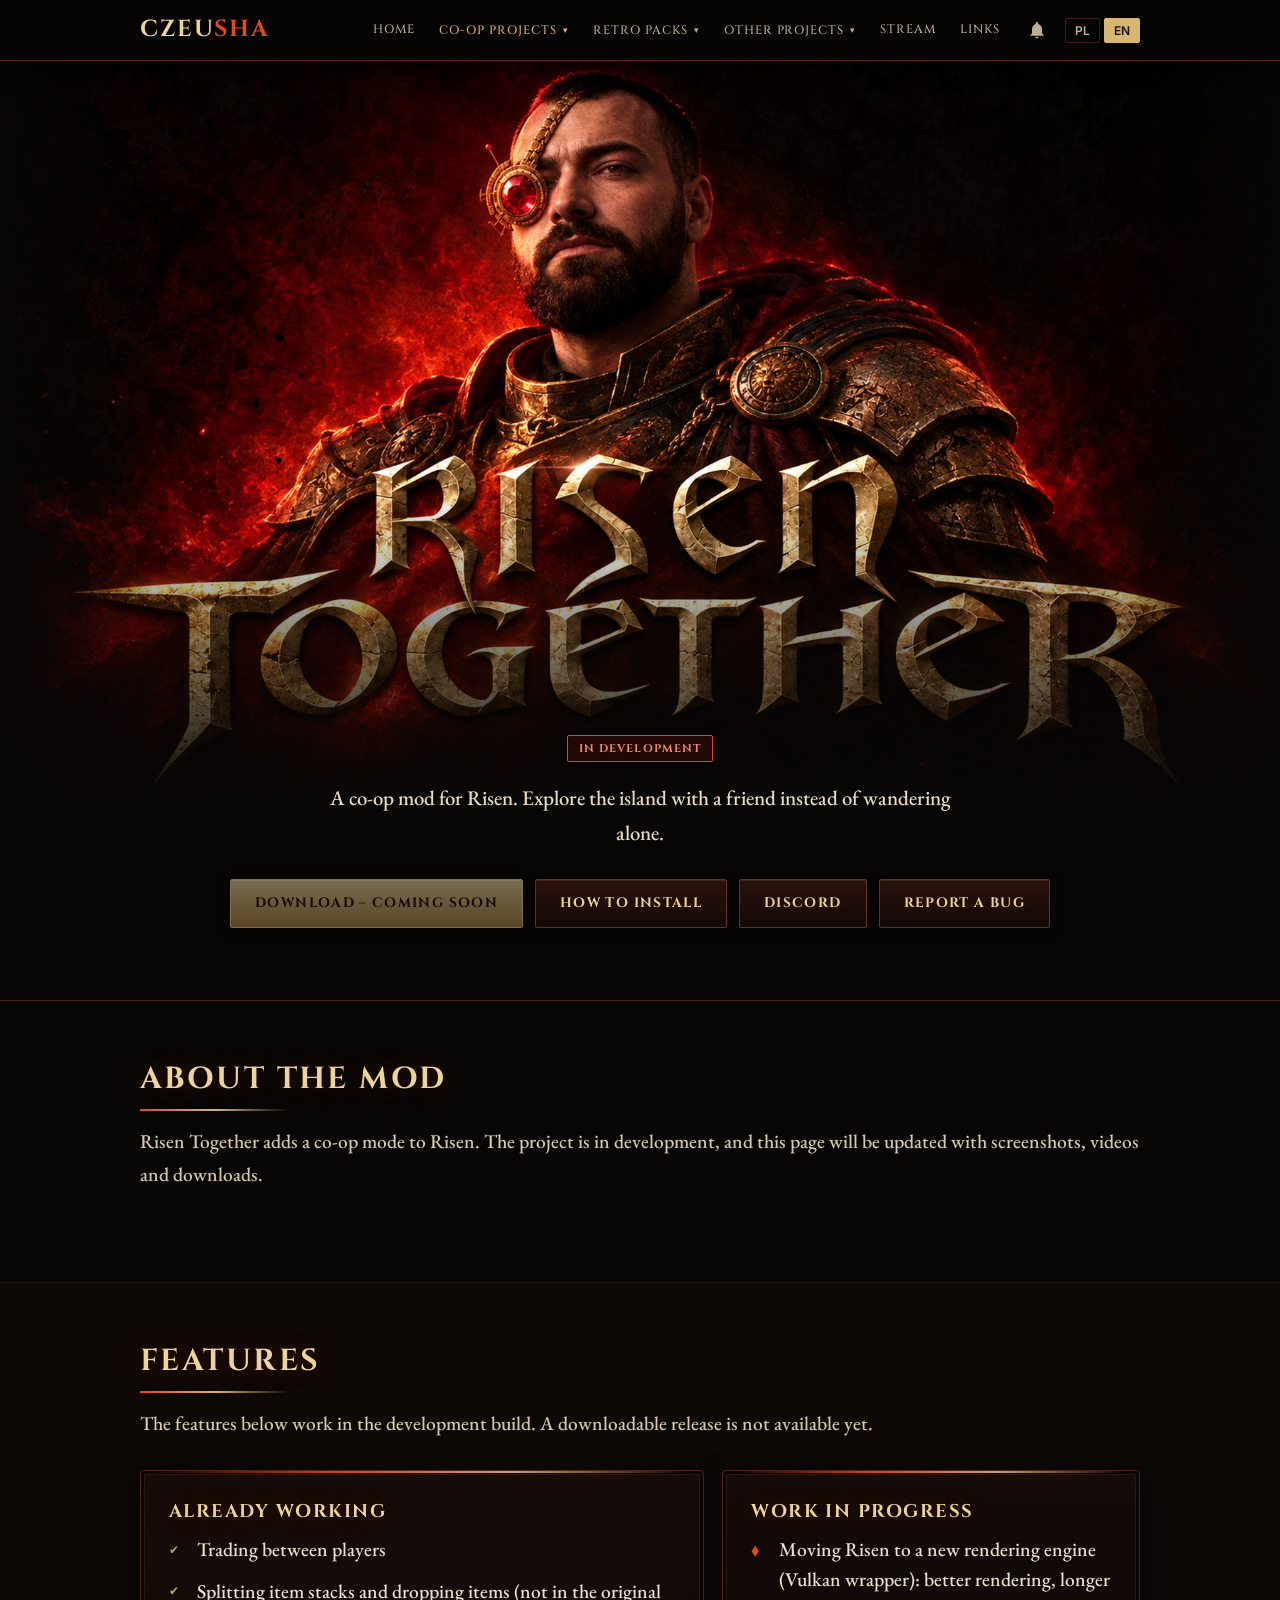
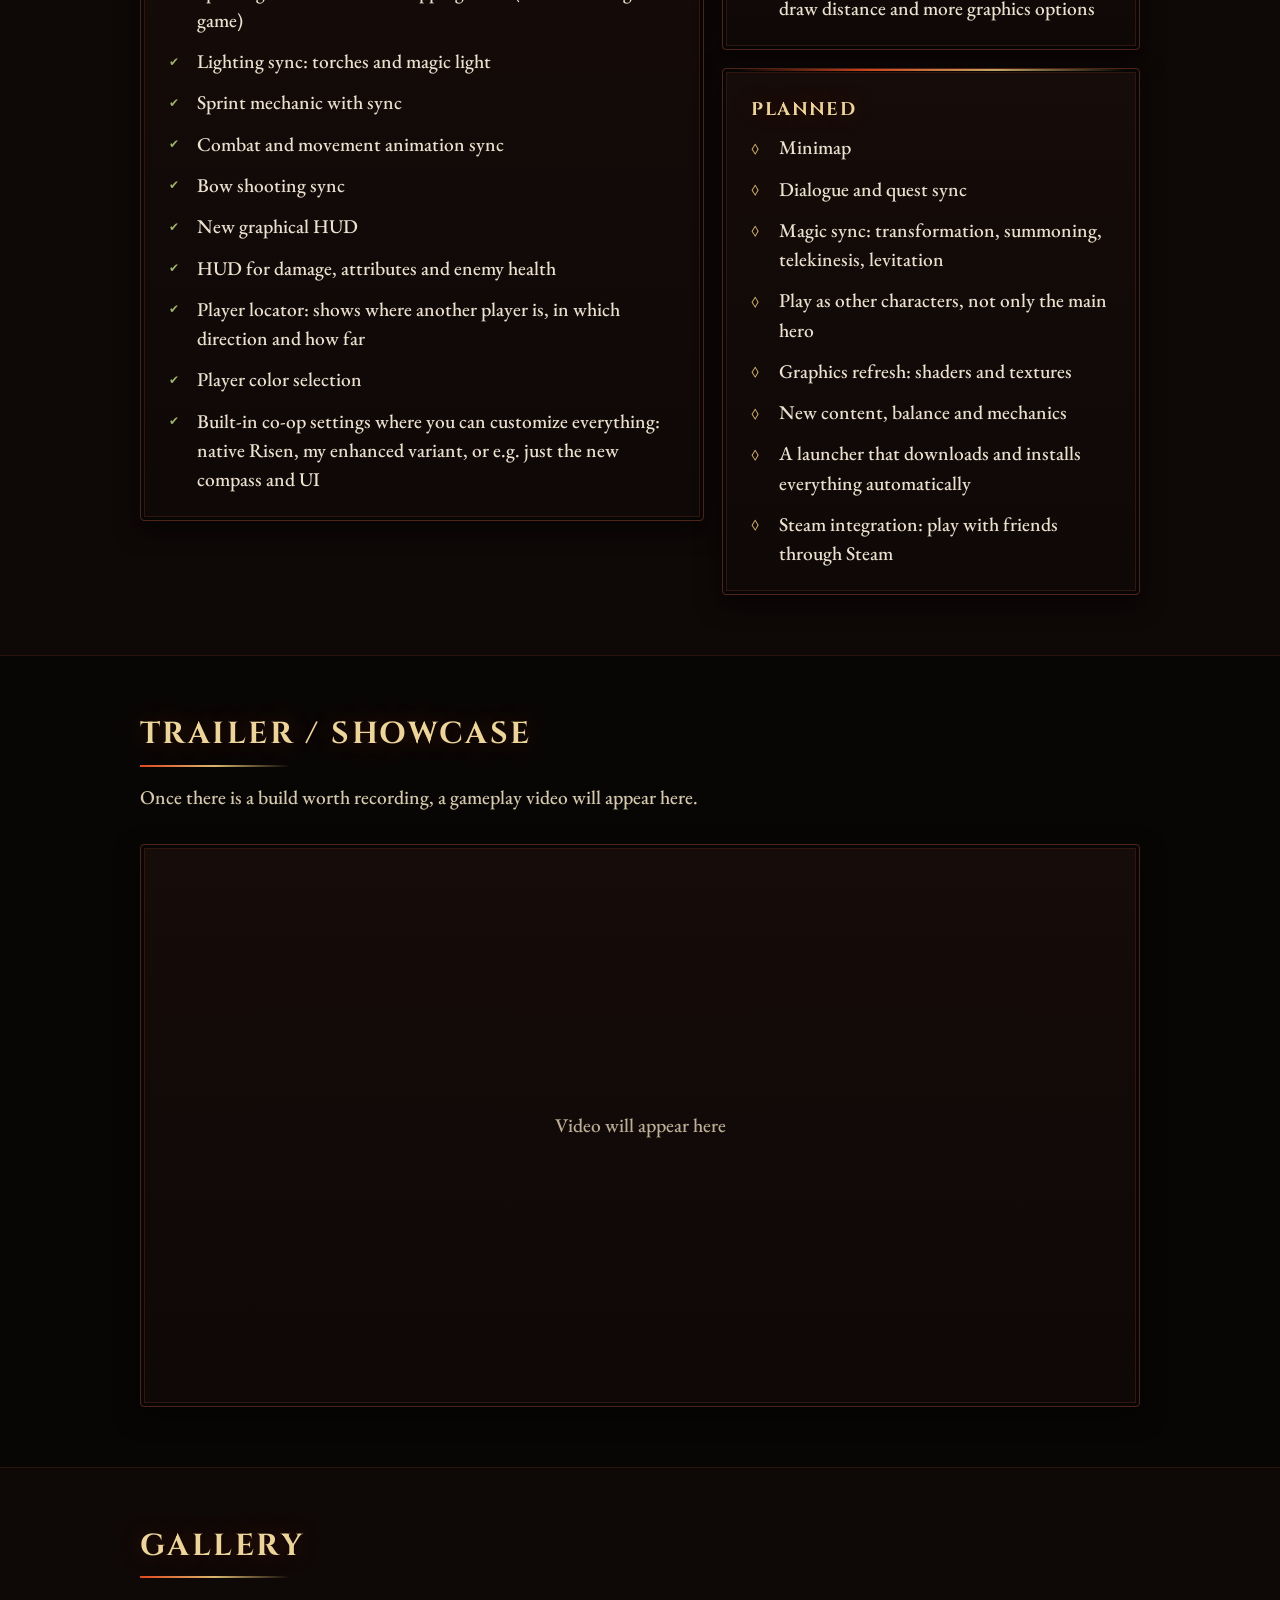
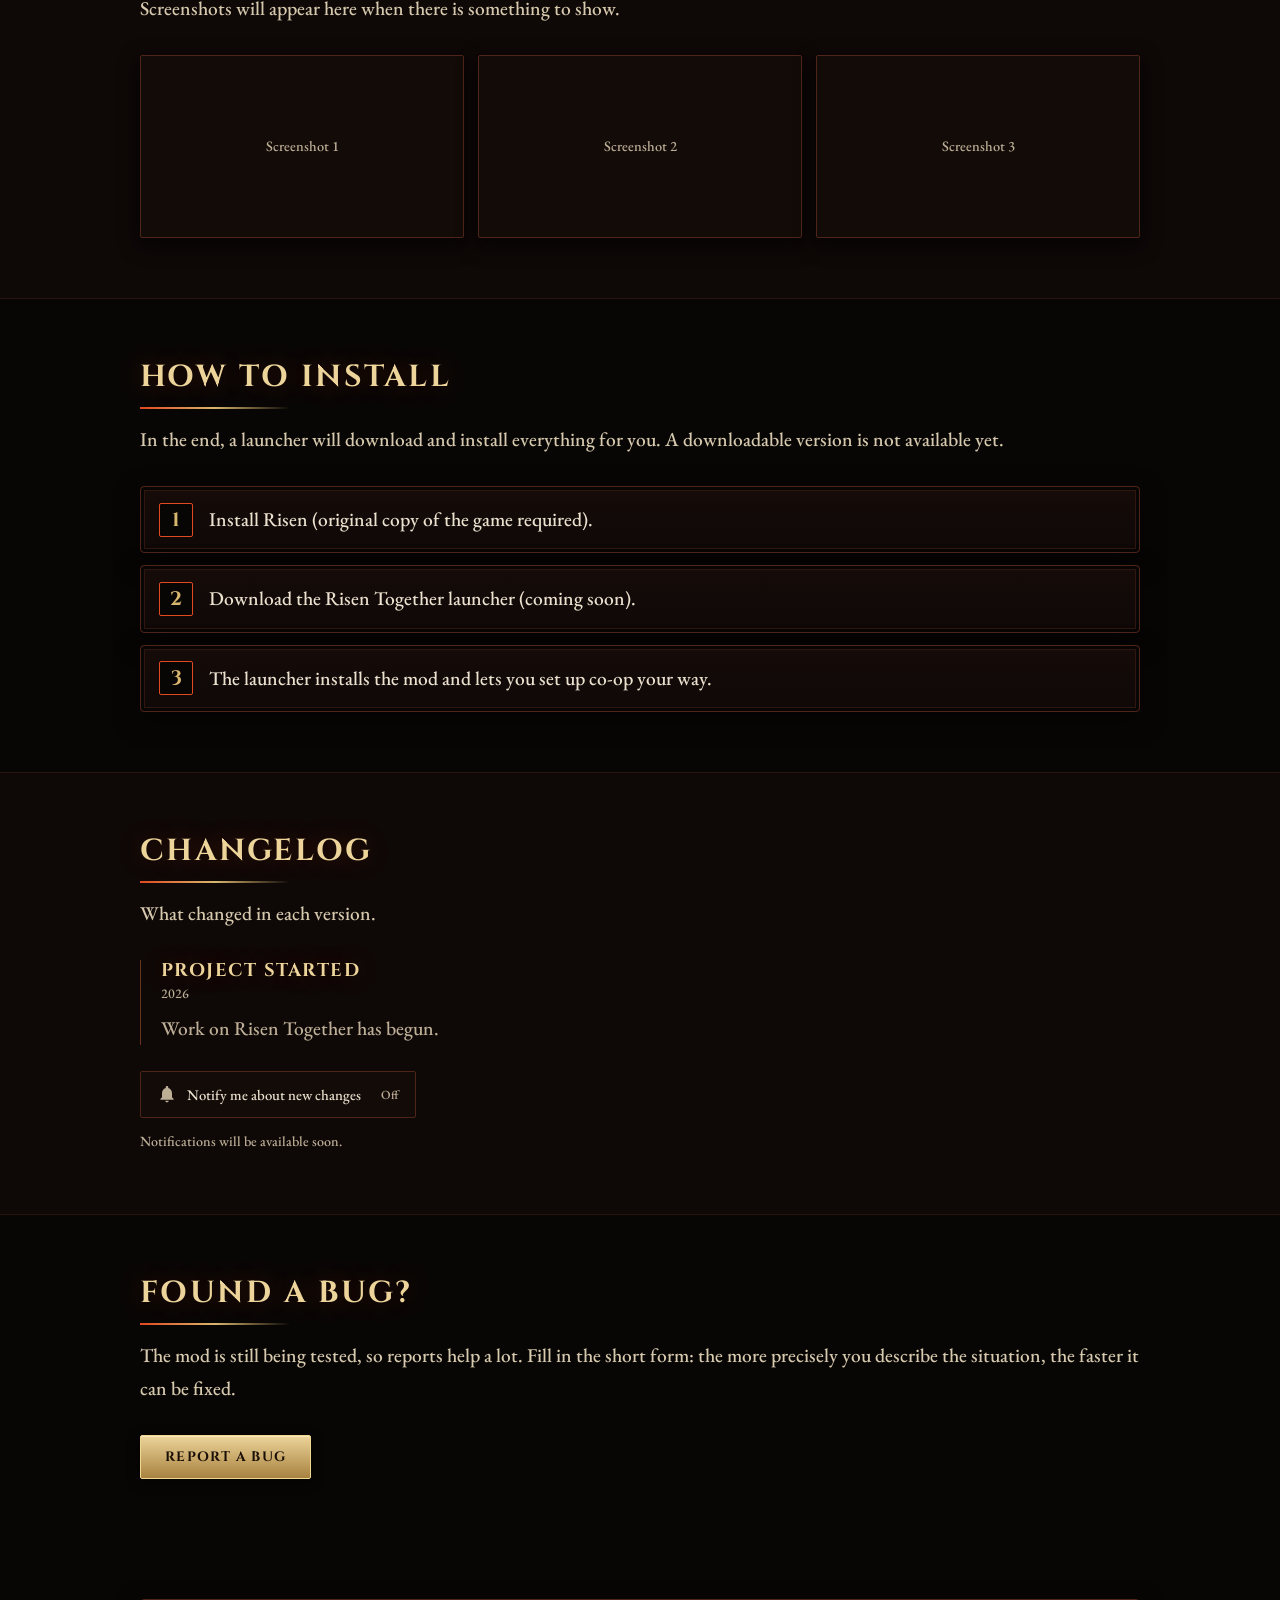
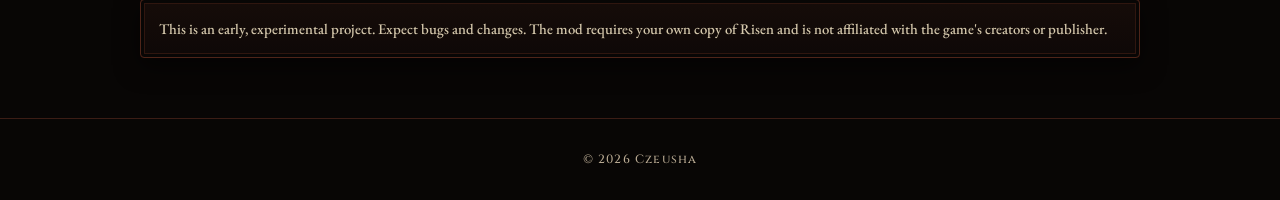
==== commit a312206c: "Add files via upload" ====
--- a/risen-together.html
+++ b/risen-together.html
@@ -13,8 +13,8 @@
   <meta property="og:image" content="https://czeusha.github.io/risen-banner.jpg">
   <meta name="twitter:card" content="summary_large_image">
 
-  <link rel="stylesheet" href="style.css?v=3">
-  <link rel="stylesheet" href="risen.css?v=3">
+  <link rel="stylesheet" href="style.css?v=4">
+  <link rel="stylesheet" href="risen.css?v=4">
 </head>
 <body class="theme-risen">
 
@@ -67,6 +67,20 @@
 
         <a href="stream.html">Stream</a>
         <a href="index.html#linki" data-i18n="nav_links">Linki</a>
+        <div class="notify-wrap">
+          <button type="button" class="bell-nav" aria-haspopup="true" aria-expanded="false" aria-label="Powiadomienia" data-i18n-aria="n_bell_aria"><svg viewBox="0 0 24 24" fill="currentColor" aria-hidden="true"><path d="M12 22c1.1 0 2-.9 2-2h-4c0 1.1.9 2 2 2zm6-6v-5c0-3.07-1.63-5.64-4.5-6.32V4c0-.83-.67-1.5-1.5-1.5s-1.5.67-1.5 1.5v.68C7.64 5.36 6 7.92 6 11v5l-2 2v1h16v-1l-2-2z"/></svg><span class="bell-dot" hidden></span></button>
+          <div class="notify-pop" hidden>
+            <strong data-i18n="n_pop_h">Powiadomienia</strong>
+            <p class="n-hint" data-i18n="n_pop_p">Wybierz, o czym mam Cię powiadamiać. Każde ustawienie działa osobno.</p>
+            <button type="button" class="bell-btn" data-notify="updates" aria-pressed="false"><svg viewBox="0 0 24 24" fill="currentColor" aria-hidden="true"><path d="M12 22c1.1 0 2-.9 2-2h-4c0 1.1.9 2 2 2zm6-6v-5c0-3.07-1.63-5.64-4.5-6.32V4c0-.83-.67-1.5-1.5-1.5s-1.5.67-1.5 1.5v.68C7.64 5.36 6 7.92 6 11v5l-2 2v1h16v-1l-2-2z"/></svg><span class="bl" data-i18n="n_updates">Aktualizacje strony i modów</span><em class="st"></em></button>
+            <button type="button" class="bell-btn" data-notify="twitch" aria-pressed="false"><svg viewBox="0 0 24 24" fill="currentColor" aria-hidden="true"><path d="M12 22c1.1 0 2-.9 2-2h-4c0 1.1.9 2 2 2zm6-6v-5c0-3.07-1.63-5.64-4.5-6.32V4c0-.83-.67-1.5-1.5-1.5s-1.5.67-1.5 1.5v.68C7.64 5.36 6 7.92 6 11v5l-2 2v1h16v-1l-2-2z"/></svg><span class="bl" data-i18n="n_twitch">Stream na Twitchu</span><em class="st"></em></button>
+            <button type="button" class="bell-btn" data-notify="kick" aria-pressed="false"><svg viewBox="0 0 24 24" fill="currentColor" aria-hidden="true"><path d="M12 22c1.1 0 2-.9 2-2h-4c0 1.1.9 2 2 2zm6-6v-5c0-3.07-1.63-5.64-4.5-6.32V4c0-.83-.67-1.5-1.5-1.5s-1.5.67-1.5 1.5v.68C7.64 5.36 6 7.92 6 11v5l-2 2v1h16v-1l-2-2z"/></svg><span class="bl" data-i18n="n_kick">Stream na Kicku</span><em class="st"></em></button>
+            <button type="button" class="bell-btn" data-notify="youtube" aria-pressed="false"><svg viewBox="0 0 24 24" fill="currentColor" aria-hidden="true"><path d="M12 22c1.1 0 2-.9 2-2h-4c0 1.1.9 2 2 2zm6-6v-5c0-3.07-1.63-5.64-4.5-6.32V4c0-.83-.67-1.5-1.5-1.5s-1.5.67-1.5 1.5v.68C7.64 5.36 6 7.92 6 11v5l-2 2v1h16v-1l-2-2z"/></svg><span class="bl" data-i18n="n_youtube">Stream na YouTube</span><em class="st"></em></button>
+            <button type="button" class="bell-btn all" data-notify-all="all" aria-pressed="false" data-on-key="n_all_on" data-on-pl="Włącz wszystkie" data-off-key="n_all_off" data-off-pl="Wyłącz wszystkie"><svg viewBox="0 0 24 24" fill="currentColor" aria-hidden="true"><path d="M12 22c1.1 0 2-.9 2-2h-4c0 1.1.9 2 2 2zm6-6v-5c0-3.07-1.63-5.64-4.5-6.32V4c0-.83-.67-1.5-1.5-1.5s-1.5.67-1.5 1.5v.68C7.64 5.36 6 7.92 6 11v5l-2 2v1h16v-1l-2-2z"/></svg><span class="all-label">Włącz wszystkie</span></button>
+            <p class="n-soon" hidden data-i18n="n_soon">Powiadomienia będą dostępne wkrótce.</p>
+            <p class="n-msg" data-notify-msg role="status" aria-live="polite"></p>
+          </div>
+        </div>
         <div class="lang">
           <button type="button" data-lang="pl">PL</button>
           <button type="button" data-lang="en">EN</button>
@@ -89,6 +103,7 @@
         <a class="btn primary disabled" href="#" data-i18n="r_dl">Pobierz – wkrótce</a>
         <a class="btn" href="#instalacja" data-i18n="r_how">Jak zainstalować</a>
         <a class="btn" href="https://discord.gg/3G6SpS7euk" target="_blank" rel="noopener">Discord</a>
+        <button type="button" class="btn" data-open-bug data-i18n="b_btn">Zgłoś buga</button>
       </div>
     </div>
   </header>
@@ -195,8 +210,22 @@
         <div class="date">2026</div>
         <p data-i18n="r_log_p">Rozpoczęto prace nad Risen Together.</p>
       </div>
-    </div>
-  </section>
+      <div class="notify-inline">
+        <button type="button" class="bell-btn" data-notify="updates" aria-pressed="false"><svg viewBox="0 0 24 24" fill="currentColor" aria-hidden="true"><path d="M12 22c1.1 0 2-.9 2-2h-4c0 1.1.9 2 2 2zm6-6v-5c0-3.07-1.63-5.64-4.5-6.32V4c0-.83-.67-1.5-1.5-1.5s-1.5.67-1.5 1.5v.68C7.64 5.36 6 7.92 6 11v5l-2 2v1h16v-1l-2-2z"/></svg><span class="bl" data-i18n="n_updates_btn">Powiadom mnie o nowych zmianach</span><em class="st"></em></button>
+        <p class="n-soon" hidden data-i18n="n_soon">Powiadomienia będą dostępne wkrótce.</p>
+        <p class="n-msg" data-notify-msg role="status" aria-live="polite"></p>
+      </div>
+    </div>
+  </section>
+
+  <section id="zglos-buga">
+    <div class="container">
+      <h2 data-i18n="b_h">Znalazłeś błąd?</h2>
+      <p class="sub" data-i18n="b_sub">Mod jest testowany, więc zgłoszenia bardzo pomagają. Wypełnij krótki formularz: im dokładniej opiszesz sytuację, tym szybciej uda się błąd naprawić.</p>
+      <button type="button" class="btn primary" data-open-bug data-i18n="b_btn">Zgłoś buga</button>
+    </div>
+  </section>
+
 
   <section>
     <div class="container">
@@ -205,11 +234,63 @@
       </div>
     </div>
   </section>
+
+  <dialog id="bug-dialog" class="bug-dialog" aria-labelledby="bug-title">
+    <form id="bug-form" class="bug-form" >
+      <div class="bug-head">
+        <h2 id="bug-title" data-i18n="b_h2">Zgłoś buga – Risen Together</h2>
+        <button type="button" class="bug-x" data-close-bug aria-label="Zamknij" data-i18n-aria="b_close">&times;</button>
+      </div>
+      <p class="bug-note" data-i18n="b_note">Pola oznaczone * są wymagane. Opisz błąd własnymi słowami, po polsku lub po angielsku.</p>
+
+      <label><span data-i18n="b_email">Twój e-mail *</span>
+        <input type="email" name="email" required autocomplete="email" placeholder="adres@example.com"></label>
+      <div class="two">
+        <label><span data-i18n="b_version">Wersja moda / build</span>
+          <input type="text" name="version" placeholder="np. build z 20.11" data-i18n-ph="b_version_ph"></label>
+        <label><span data-i18n="b_role">Rola w grze</span>
+          <select name="role">
+            <option value="Host (zakładam grę)" data-i18n="b_role_host">Host (zakładam grę)</option>
+            <option value="Klient (dołączam do gry)" data-i18n="b_role_client">Klient (dołączam do gry)</option>
+            <option value="Nie dotyczy / nie wiem" data-i18n="b_role_na">Nie dotyczy / nie wiem</option>
+          </select></label>
+      </div>
+      <label><span data-i18n="b_system">System i sprzęt</span>
+        <input type="text" name="system" placeholder="np. Windows 11, RTX 3060, 16 GB RAM" data-i18n-ph="b_system_ph"></label>
+      <label><span data-i18n="b_what">1. Sytuacja – co się stało? *</span>
+        <textarea name="what" rows="3" required placeholder="np. po handlu przedmiot zniknął obu graczom" data-i18n-ph="b_what_ph"></textarea></label>
+      <label><span data-i18n="b_steps">2. Co trzeba zrobić, żeby to powtórzyć? *</span>
+        <textarea name="steps" rows="4" required placeholder="1. Uruchom grę jako host&#10;2. Dołącz drugim graczem&#10;3. ..." data-i18n-ph="b_steps_ph"></textarea></label>
+      <label><span data-i18n="b_expected">3. Co powinno się stać?</span>
+        <textarea name="expected" rows="2"></textarea></label>
+      <label><span data-i18n="b_plugins">4. Jakie pluginy, mody i opcje co-opa były włączone?</span>
+        <textarea name="plugins" rows="3" placeholder="np. handel, sprint, nowy HUD, mini-mapa wyłączona" data-i18n-ph="b_plugins_ph"></textarea></label>
+      <label><span data-i18n="b_links">5. Linki do logów, zrzutów ekranu lub nagrania</span>
+        <input type="text" name="links" placeholder="https://..."></label>
+
+      <!-- pole-pulapka na boty: ludzie go nie widza -->
+      <div class="hp" aria-hidden="true"><label>Nie zaznaczaj <input type="checkbox" name="botcheck" tabindex="-1" autocomplete="off"></label></div>
+
+      <p class="form-msg" role="status" aria-live="polite"></p>
+      <div class="bug-copy-wrap" hidden>
+        <textarea class="bug-copy" readonly rows="6" aria-label="Treść zgłoszenia"></textarea>
+        <button type="button" class="btn" data-copy-bug data-i18n="b_copy">Skopiuj treść</button>
+      </div>
+
+      <div class="bug-actions">
+        <button type="submit" class="btn primary" data-i18n="b_send">Wyślij zgłoszenie</button>
+        <button type="button" class="btn" data-close-bug data-i18n="b_cancel">Anuluj</button>
+      </div>
+    </form>
+  </dialog>
 
   <footer>
     <div class="container">© 2026 Czeusha</div>
   </footer>
 
-  <script src="lang.js?v=3"></script>
+  <script src="config.js?v=4"></script>
+  <script src="notify.js?v=4"></script>
+  <script src="site.js?v=4"></script>
+  <script src="lang.js?v=4"></script>
 </body>
 </html>
--- a/style.css
+++ b/style.css
@@ -430,3 +430,131 @@
   .card { padding: 28px 22px 24px; }
   .feature-body { padding: 24px 22px; }
 }
+
+/* ===== v4: ukryte elementy, przyciski dodatkowe ===== */
+[hidden] { display: none !important; }
+
+.btn .heart { color: #e2491f; margin-right: 2px; }
+.btn.support { border-color: #8a3a22; }
+/* wygaszony przycisk YouTube: dalej pokazuje podpowiedz, ale nigdzie nie prowadzi */
+[data-yt].disabled { opacity: .55; cursor: not-allowed; pointer-events: auto; }
+[data-yt].disabled:hover { transform: none; box-shadow: none; border-color: #6b2f1f; }
+a.link-card[data-yt].disabled:hover { transform: none; border-color: var(--border); }
+
+.links-grid { grid-template-columns: repeat(3, 1fr); }
+
+/* ===== zakladki streamu ===== */
+.tabs { display: flex; gap: 6px; margin-bottom: 14px; flex-wrap: wrap; }
+.tab {
+  font-family: 'Cinzel', serif; font-weight: 700; font-size: .85rem;
+  letter-spacing: .1em; text-transform: uppercase;
+  padding: 10px 22px; cursor: pointer;
+  color: var(--muted); background: var(--card);
+  border: 1px solid var(--frame); border-radius: 2px;
+  transition: color .15s, border-color .15s;
+}
+.tab:hover { color: var(--text); border-color: var(--accent); }
+.tab[aria-selected="true"] {
+  color: #1a0f07; border-color: #f0d890;
+  background: linear-gradient(#ecd49a, #a8823f);
+}
+.tab:focus-visible, .bell-btn:focus-visible, .bell-nav:focus-visible { outline: 2px solid var(--accent); outline-offset: 2px; }
+.video .panel { position: absolute; inset: 0; display: grid; place-items: center; }
+.video .panel[hidden] { display: none; }
+.panel-msg { color: var(--muted); padding: 20px; text-align: center; }
+.platform-actions { margin-top: 14px; }
+.platform-actions > div { display: flex; gap: 12px; flex-wrap: wrap; align-items: center; }
+
+/* ===== dzwonki ===== */
+.bell-btn {
+  display: inline-flex; align-items: center; gap: 10px;
+  padding: 10px 16px; cursor: pointer; text-align: left;
+  font: inherit; font-size: .92rem; color: var(--text);
+  background: var(--card); border: 1px solid var(--frame); border-radius: 2px;
+  transition: border-color .15s, background .15s;
+}
+.bell-btn svg { width: 20px; height: 20px; flex: none; color: var(--muted); }
+.bell-btn:hover { border-color: var(--accent); }
+.bell-btn .st { font-style: normal; font-size: .78rem; color: var(--muted); margin-left: auto; padding-left: 10px; }
+.bell-btn.on { border-color: var(--accent); background: #1d120b; }
+.bell-btn.on svg { color: var(--accent); }
+.bell-btn.on .st { color: var(--accent); }
+.bell-btn.all { border-style: dashed; }
+
+.notify-box { margin-top: 28px; padding: 22px; background: var(--card); border: 1px solid var(--frame); border-radius: var(--radius); }
+.notify-box h3 { font-size: 1.1rem; margin-bottom: 6px; }
+.notify-box > p { color: var(--muted); font-size: .94rem; margin-bottom: 14px; }
+.bell-row { display: flex; gap: 10px; flex-wrap: wrap; }
+.n-soon, .n-msg { color: var(--muted); font-size: .88rem; margin-top: 12px; }
+.n-msg:empty { display: none; }
+.notify-inline { margin-top: 26px; }
+
+/* dzwonek w menu */
+.notify-wrap { position: relative; display: flex; align-items: center; margin-left: 6px; }
+.bell-nav {
+  position: relative; display: grid; place-items: center;
+  width: 36px; height: 34px; cursor: pointer;
+  color: var(--muted); background: transparent;
+  border: 1px solid transparent; border-radius: 2px;
+}
+.bell-nav svg { width: 20px; height: 20px; }
+.bell-nav:hover, .bell-nav[aria-expanded="true"] { color: var(--accent); border-color: var(--frame); }
+.bell-nav.has-on { color: var(--accent); }
+.bell-dot { position: absolute; top: 5px; right: 6px; width: 8px; height: 8px; border-radius: 50%; background: var(--ember); }
+.notify-pop {
+  position: absolute; top: calc(100% + 8px); right: 0; z-index: 30;
+  width: 310px; padding: 16px;
+  display: flex; flex-direction: column; gap: 8px;
+  background: #130b08; border: 1px solid var(--frame); border-radius: var(--radius);
+  box-shadow: 0 12px 30px rgba(0, 0, 0, .8);
+}
+.notify-pop strong { font-family: 'Cinzel', serif; color: #ecd49a; }
+.notify-pop .n-hint { color: var(--muted); font-size: .85rem; }
+.notify-pop .bell-btn { width: 100%; }
+
+/* ===== okno zgloszenia bledu ===== */
+.bug-dialog {
+  width: min(640px, 100% - 24px); max-height: calc(100vh - 24px);
+  margin: auto; padding: 0; overflow: auto;
+  color: var(--text); background: #130b08;
+  border: 1px solid var(--frame); border-radius: var(--radius);
+  box-shadow: 0 20px 60px rgba(0, 0, 0, .9);
+}
+.bug-dialog::backdrop { background: rgba(0, 0, 0, .75); }
+.bug-form { padding: 22px; display: flex; flex-direction: column; gap: 14px; }
+.bug-head { display: flex; justify-content: space-between; align-items: flex-start; gap: 12px; }
+.bug-head h2 { font-size: 1.3rem; margin: 0; }
+.bug-head h2::after { display: none; }
+.bug-x { font-size: 1.8rem; line-height: 1; cursor: pointer; color: var(--muted); background: none; border: 0; padding: 0 6px; }
+.bug-x:hover { color: var(--text); }
+.bug-note { color: var(--muted); font-size: .9rem; }
+.bug-form label { display: flex; flex-direction: column; gap: 5px; font-size: .9rem; color: var(--accent); }
+.bug-form input[type="text"], .bug-form input[type="email"], .bug-form select, .bug-form textarea {
+  font: inherit; font-size: .95rem; color: var(--text);
+  background: #0c0705; border: 1px solid var(--frame); border-radius: 2px; padding: 9px 11px; width: 100%;
+}
+.bug-form textarea { resize: vertical; }
+.bug-form input:focus, .bug-form select:focus, .bug-form textarea:focus { outline: 2px solid var(--accent); outline-offset: 1px; }
+.bug-form .two { display: grid; grid-template-columns: 1fr 1fr; gap: 14px; }
+.hp { position: absolute; left: -9999px; width: 1px; height: 1px; overflow: hidden; }
+.form-msg { font-size: .92rem; color: var(--muted); }
+.form-msg:empty { display: none; }
+.form-msg.ok { color: #b9cc86; }
+.form-msg.err { color: #ff8a6b; }
+.bug-copy-wrap { display: flex; flex-direction: column; gap: 8px; align-items: flex-start; }
+.bug-copy-wrap textarea { width: 100%; font: inherit; font-size: .85rem; color: var(--text); background: #0c0705; border: 1px solid var(--frame); padding: 9px; }
+.bug-actions { display: flex; gap: 12px; flex-wrap: wrap; }
+body:has(dialog[open]) { overflow: hidden; }
+
+@media (max-width: 900px) {
+  .notify-wrap { position: static; }
+  .notify-pop { right: 16px; left: 16px; width: auto; }
+}
+@media (max-width: 700px) {
+  .links-grid { grid-template-columns: repeat(2, 1fr); }
+}
+@media (max-width: 560px) {
+  .bug-form .two { grid-template-columns: 1fr; }
+  .bell-row .bell-btn { width: 100%; }
+  .tab { flex: 1; padding: 10px 8px; }
+}
